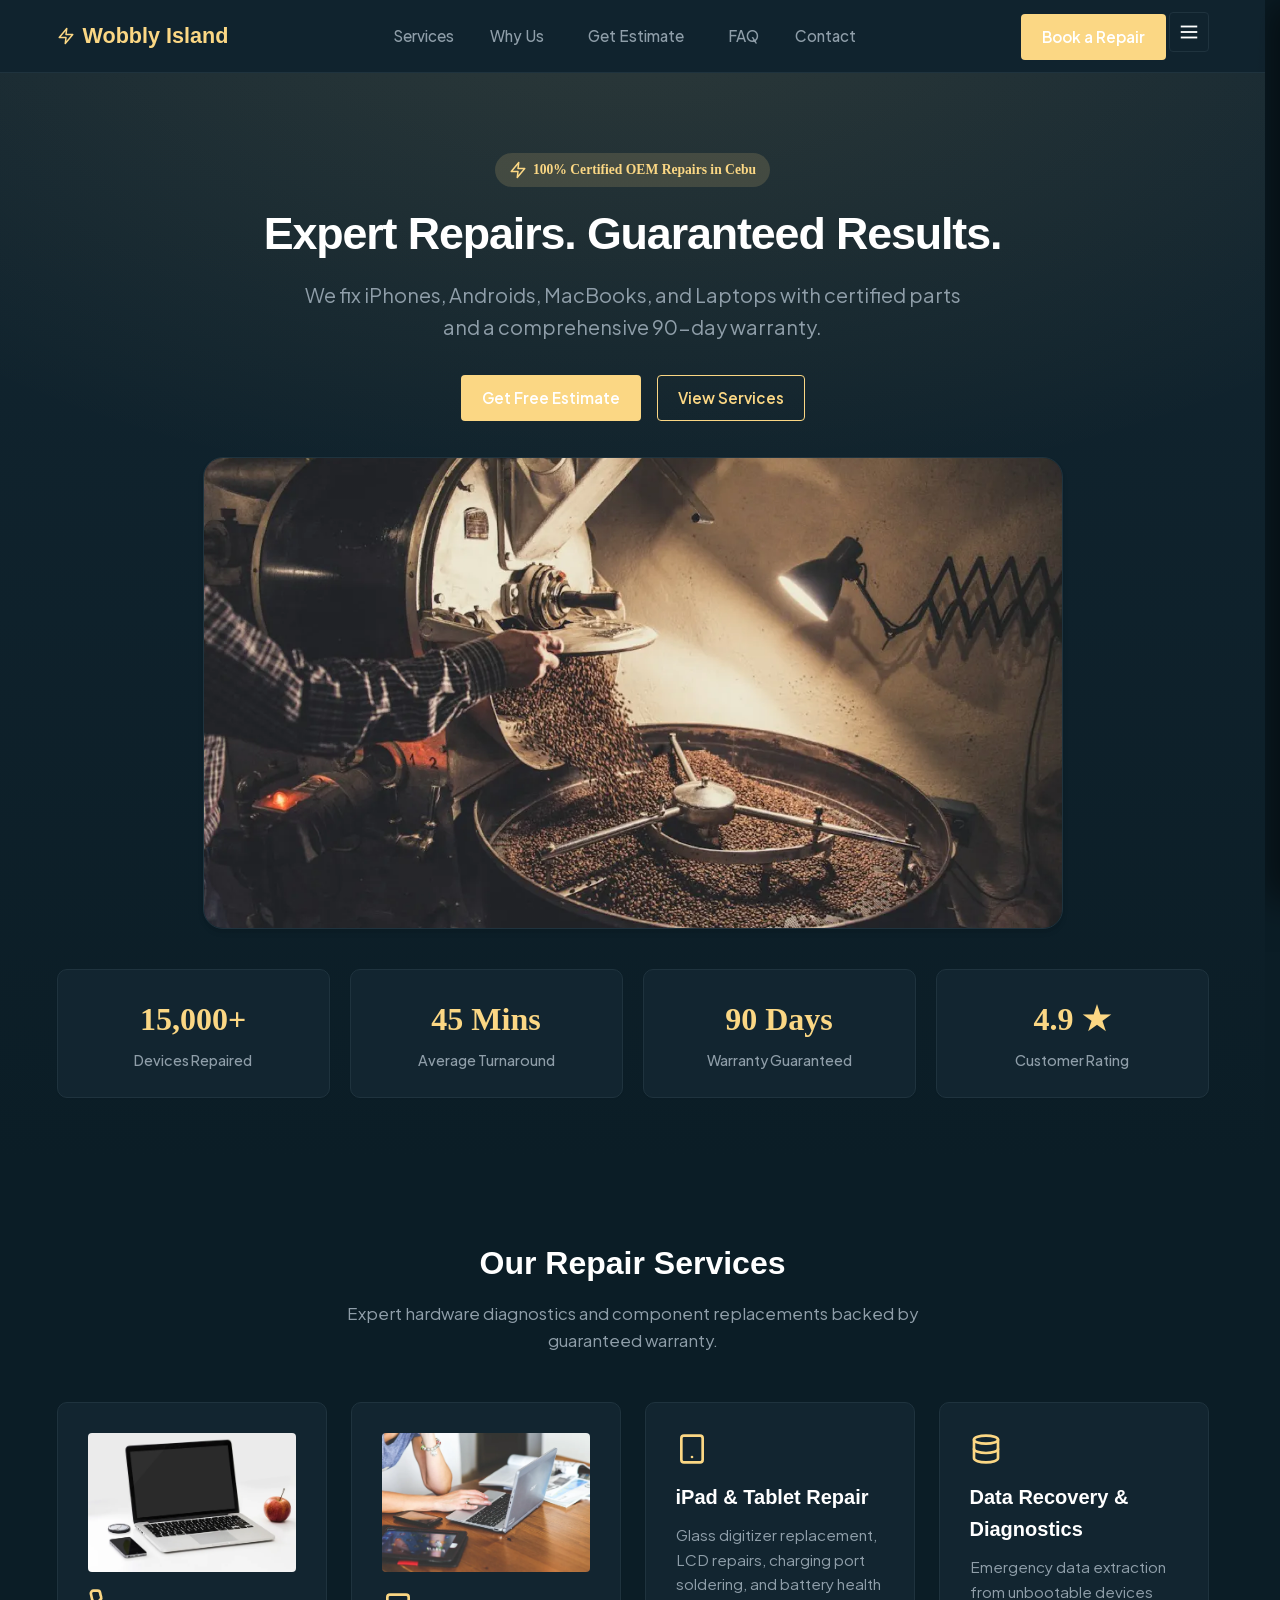
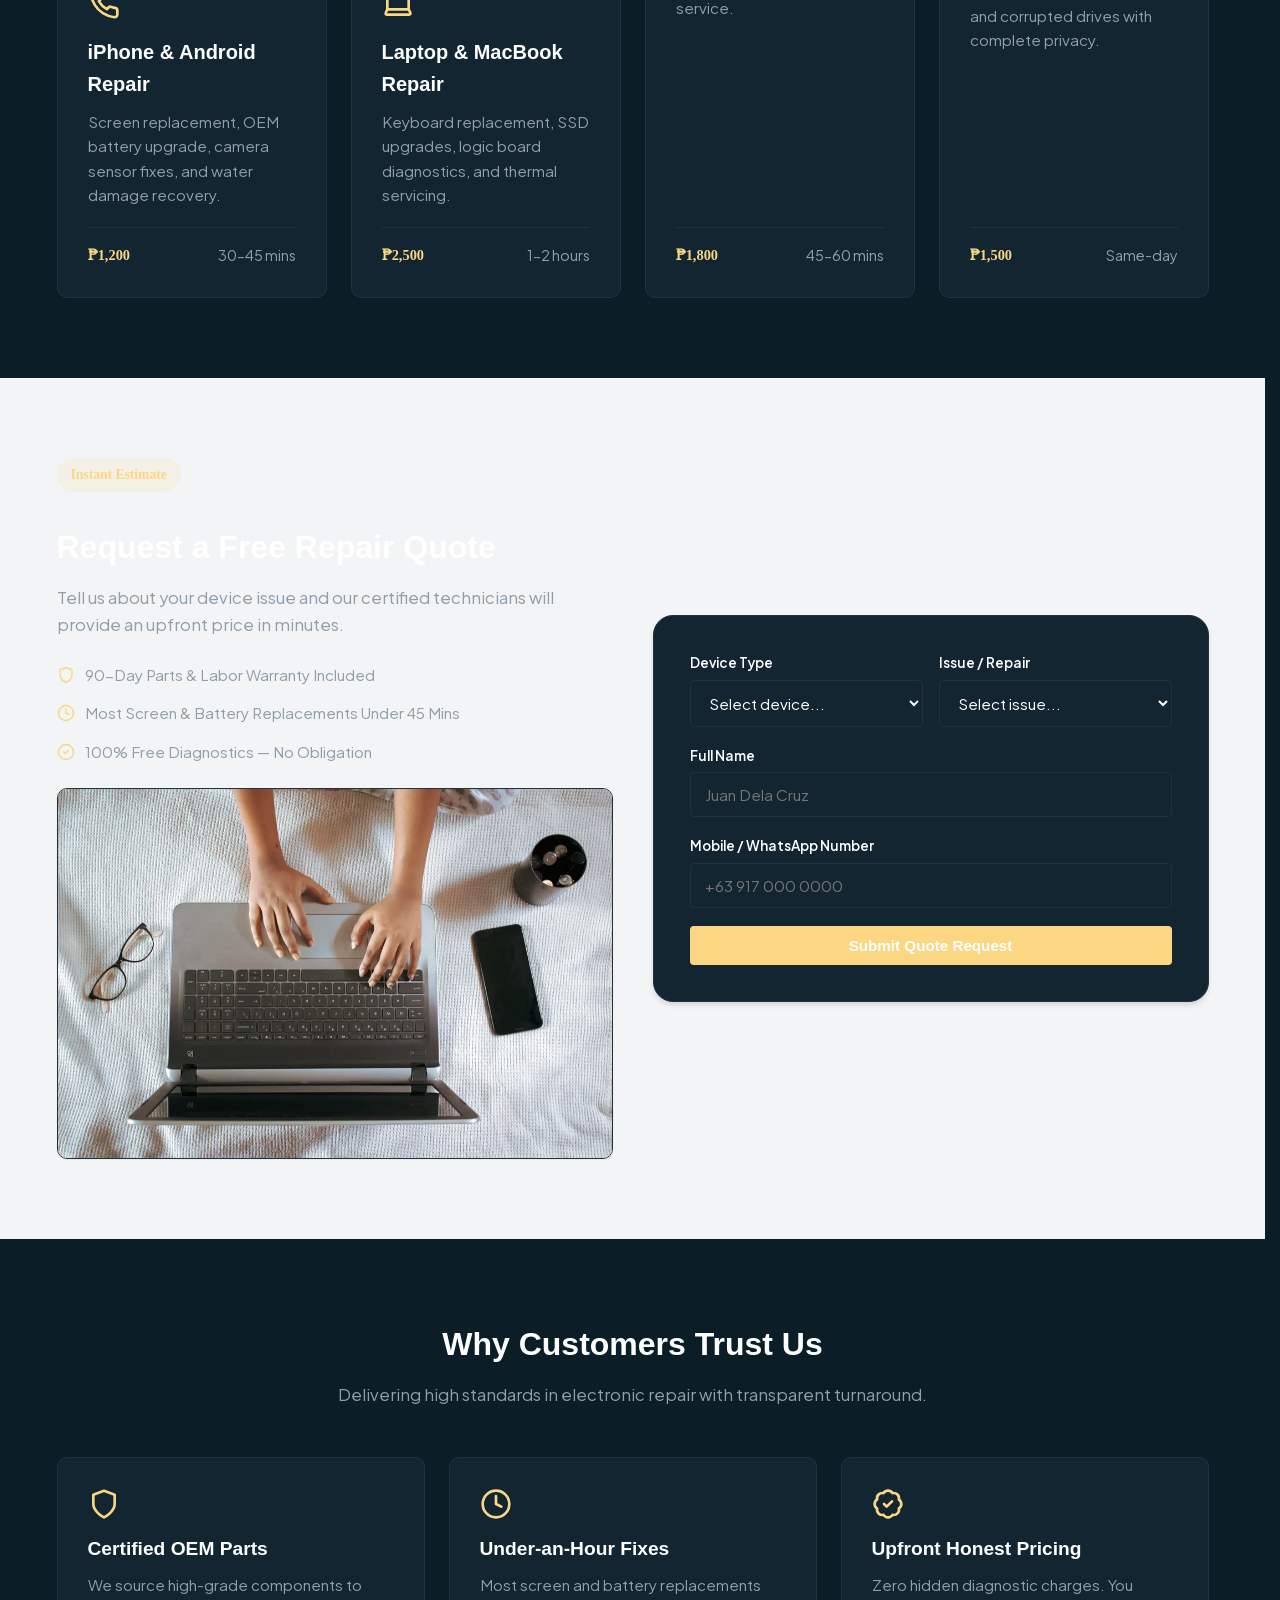
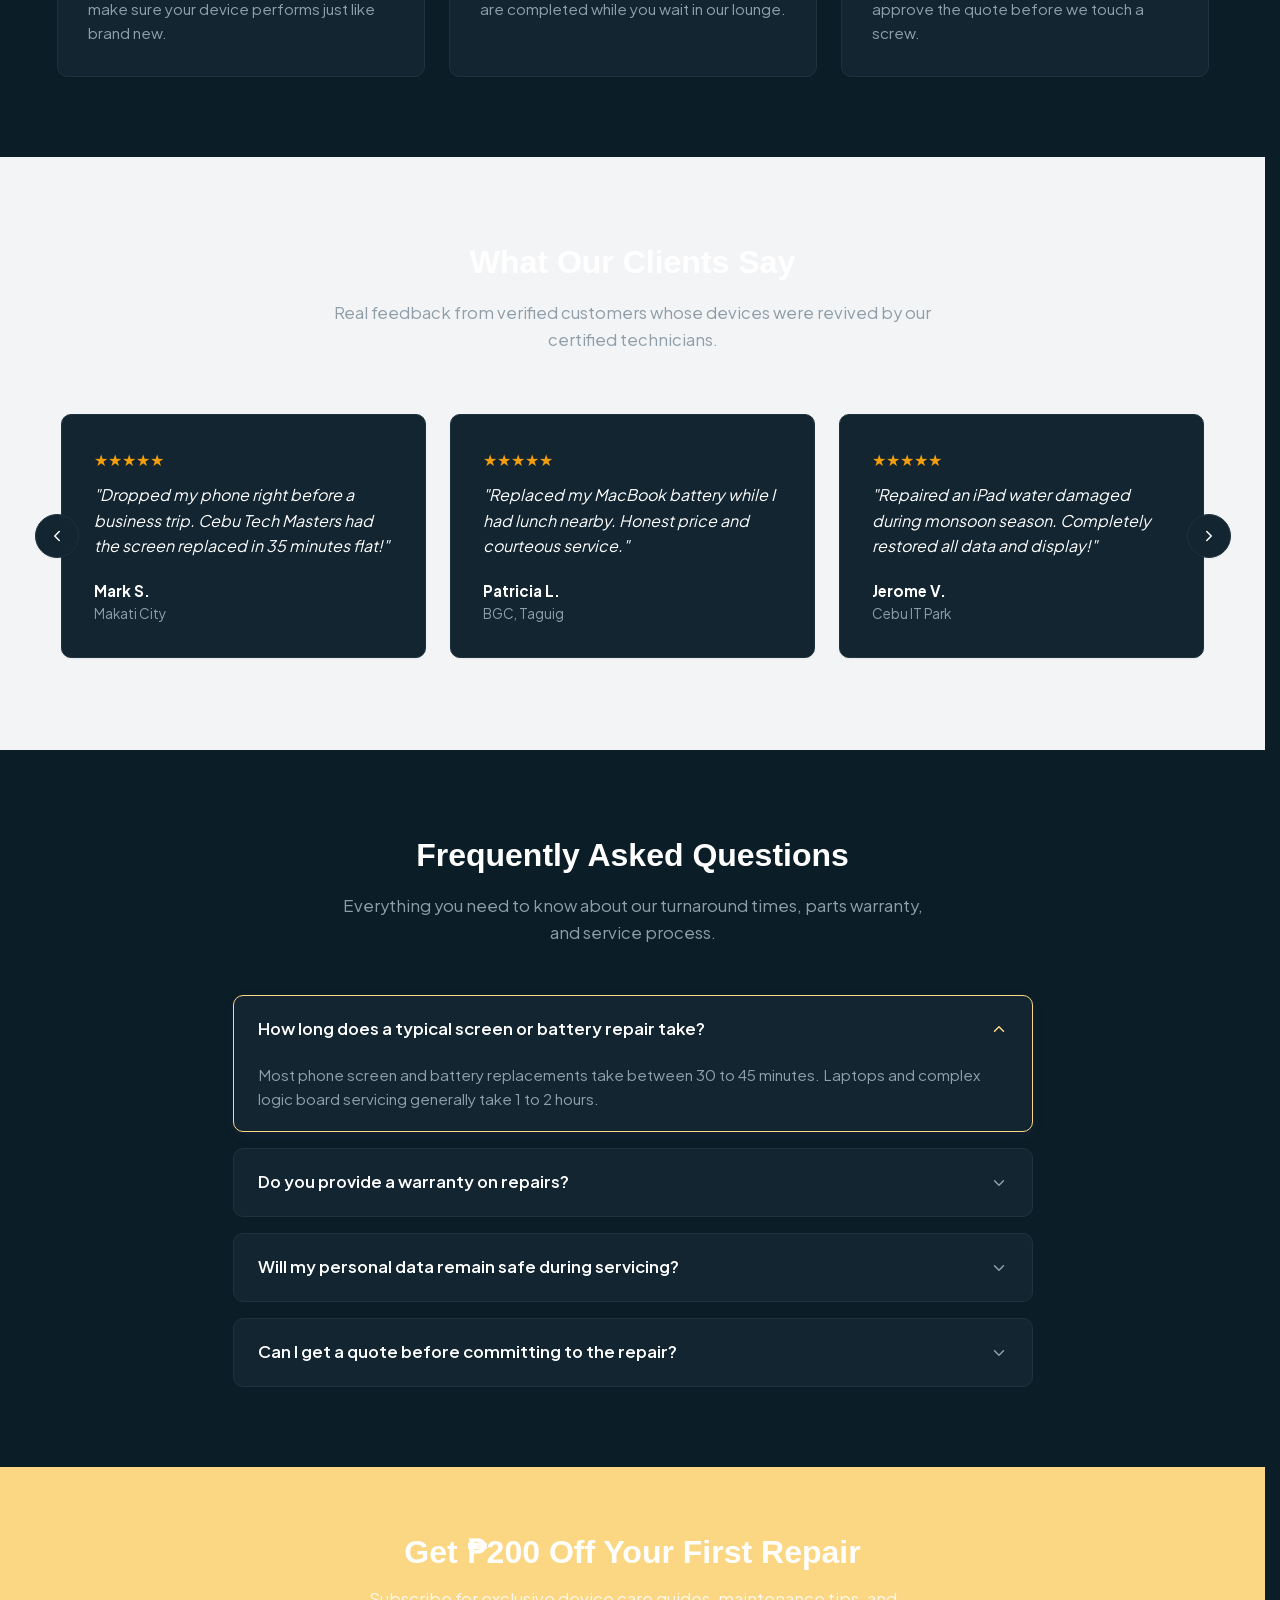
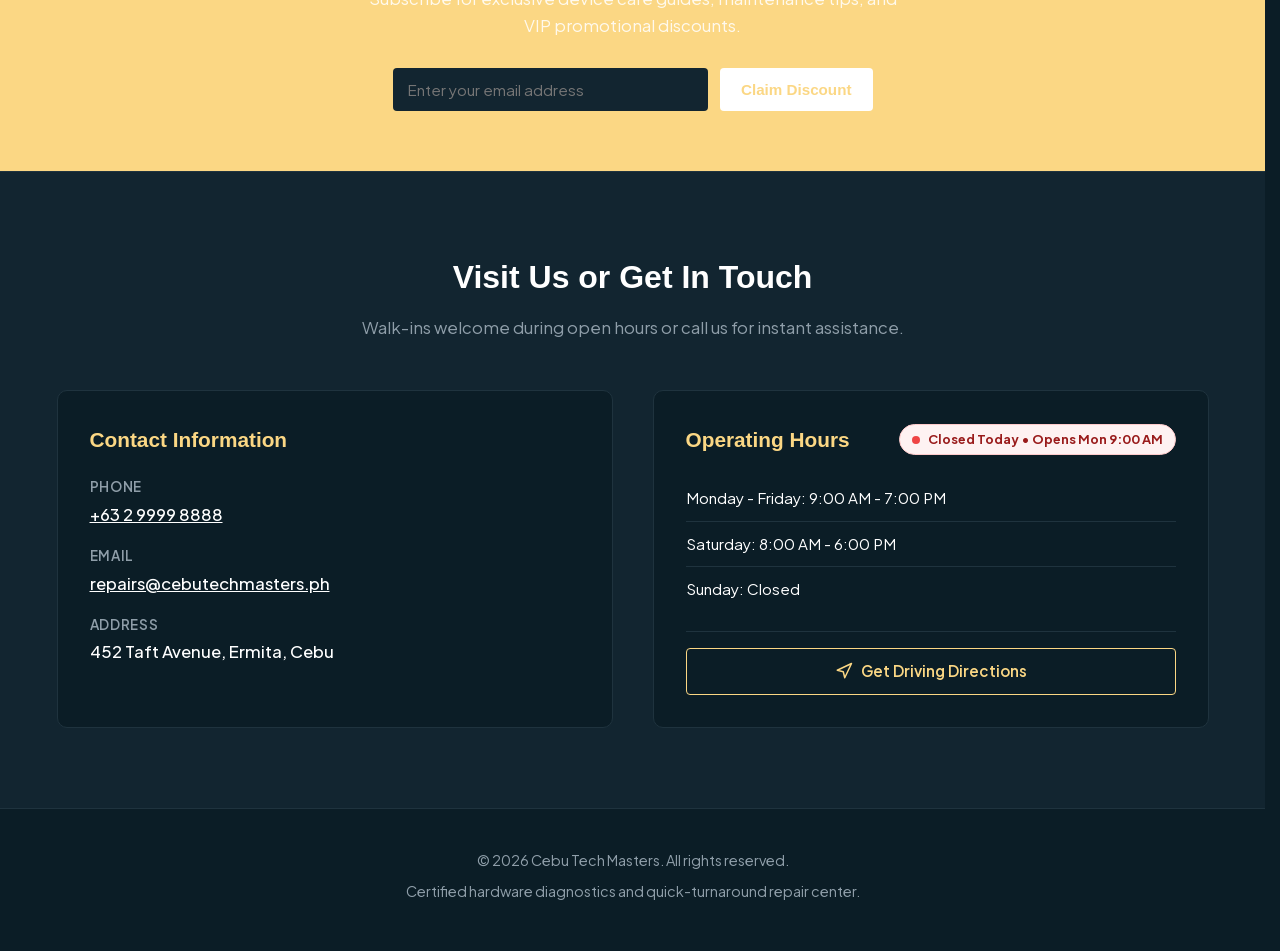
==== index.html @ 3bf16565 "Initial commit from universal site-template (0 CLS / 100 Performance)" ====
<!DOCTYPE html>
<html lang="en">
<head>
  <meta charset="UTF-8">
  <meta name="viewport" content="width=device-width, initial-scale=1.0">
  <!-- Direct Self-Hosted Latin Variable Font Preload (First-Byte Priority in <head>) -->
  <link rel="preload" href="assets/fonts/plus-jakarta-sans.woff2" as="font" type="font/woff2" crossorigin>
  <title>Cebu Tech Masters | Fast Device Repairs</title>
  <meta name="description" content="Fast, certified device repairs in Cebu for iPhones, Androids, MacBooks, and Laptops. Same-day service with guaranteed 90-day warranty.">
  <link rel="canonical" href="https://bot-va-test.pages.dev/">

  <!-- OpenGraph & Social Media Meta Cards -->
  <meta property="og:type" content="business.business">
  <meta property="og:title" content="Cebu Tech Masters | Fast Device Repairs">
  <meta property="og:description" content="Fast, certified device repairs in Cebu for iPhones, Androids, MacBooks, and Laptops. 90-day warranty.">
  <meta property="og:url" content="https://bot-va-test.pages.dev/">
  <meta property="og:image" content="https://agency-content-router.alfiezafra.workers.dev/cebu-tech-masters/assets/hero-device.webp">
  <meta name="twitter:card" content="summary_large_image">

  <!-- Automated Google LocalBusiness Structured Data (JSON-LD) -->
  <script type="application/ld+json" id="schema-local-business">
  {
    "@context": "https://schema.org",
    "@type": "LocalBusiness",
    "name": "Cebu Tech Masters",
    "image": "https://agency-content-router.alfiezafra.workers.dev/cebu-tech-masters/assets/hero-device.webp",
    "telephone": "+63 2 9999 8888",
    "email": "repairs@cebutechmasters.ph",
    "priceRange": "₱₱",
    "address": {
      "@type": "PostalAddress",
      "streetAddress": "452 Taft Avenue, Ermita",
      "addressLocality": "Cebu City",
      "addressRegion": "Cebu",
      "postalCode": "6000",
      "addressCountry": "PH"
    },
    "geo": {
      "@type": "GeoCoordinates",
      "latitude": 10.3157,
      "longitude": 123.8854
    },
    "openingHoursSpecification": [
      {
        "@type": "OpeningHoursSpecification",
        "dayOfWeek": ["Monday", "Tuesday", "Wednesday", "Thursday", "Friday"],
        "opens": "09:00",
        "closes": "19:00"
      },
      {
        "@type": "OpeningHoursSpecification",
        "dayOfWeek": "Saturday",
        "opens": "08:00",
        "closes": "18:00"
      }
    ],
    "currenciesAccepted": "PHP",
    "paymentAccepted": "Cash, GCash, Maya, Credit Card"
  }
  </script>

  <link rel="stylesheet" href="style.css">
</head>
<body>

  <!-- @component:header -->
<!-- Site Navigation -->
  <header class="site-header" id="site-header" data-section="nav" data-content-key="brand">
    <div class="container nav-container">
      <a href="#" class="brand-logo hover-spin">
        <svg class="icon icon-sm" viewBox="0 0 24 24"><polygon points="13 2 3 14 12 14 11 22 21 10 12 10 13 2"></polygon></svg>
        <span class="brand-name">Cebu Tech Masters</span>
      </a>
      <ul class="nav-links desktop-only">
        <li><a href="#services" class="nav-anim-center ">Services</a></li>
        <li><a href="#why-us" class="nav-anim-slide ">Why Us</a></li>
        <li><a href="#quote" class="nav-anim-pill ">Get Estimate</a></li>
        <li><a href="#faq" class="nav-anim-lift ">FAQ</a></li>
        <li><a href="#contact" class="nav-anim-dot ">Contact</a></li>
      </ul>
      <div class="nav-actions">
        <a href="#quote-modal" class="btn btn-primary desktop-only" id="nav-cta" data-open-modal="quote-modal">Book a Repair</a>
        <!-- Popover Mobile Toggle Button (Zero JS) -->
        <button class="menu-toggle mobile-only" popovertarget="site-mobile-menu" aria-label="Open Navigation Menu">
          <svg width="22" height="22" viewBox="0 0 24 24" fill="none" stroke="currentColor" stroke-width="2" aria-hidden="true">
            <line x1="3" y1="6" x2="21" y2="6"></line>
            <line x1="3" y1="12" x2="21" y2="12"></line>
            <line x1="3" y1="18" x2="21" y2="18"></line>
          </svg>
        </button>
      </div>
    </div>
  </header>

  <!-- Universal Popover Mobile Navigation (Native Top Layer, Light Dismiss, Zero JS) -->
  <nav id="site-mobile-menu" popover class="el-mobile-menu" aria-label="Mobile Navigation Menu">
    <div class="el-menu-header">
      <span class="brand-name" style="font-weight: 700;">MENU</span>
      <button class="el-menu-close" popovertarget="site-mobile-menu" popovertargetaction="hide" aria-label="Close Navigation">
        ✕
      </button>
    </div>
    <ul class="el-menu-links">
      <li><a href="#services" popovertarget="site-mobile-menu" popovertargetaction="hide">Services</a></li>
      <li><a href="#why-us" popovertarget="site-mobile-menu" popovertargetaction="hide">Why Us</a></li>
      <li><a href="#quote" popovertarget="site-mobile-menu" popovertargetaction="hide">Get Estimate</a></li>
      <li><a href="#faq" popovertarget="site-mobile-menu" popovertargetaction="hide">FAQ</a></li>
      <li><a href="#contact" popovertarget="site-mobile-menu" popovertargetaction="hide">Contact</a></li>
    </ul>
    <div class="el-menu-footer">
      <a href="#quote-modal" class="btn btn-primary" popovertarget="site-mobile-menu" popovertargetaction="hide" style="width: 100%; justify-content: center;">
        Book a Repair
      </a>
    </div>
  </nav>
<!-- /@component:header -->

  <main>
    <!-- Hero Section -->
    <section class="hero-section" id="hero-section" data-section="hero" data-content-key="hero">
      <div class="container">
        <span class="badge hover-bounce" id="hero-badge" style="cursor: default;">
          <svg class="icon icon-sm" viewBox="0 0 24 24"><polygon points="13 2 3 14 12 14 11 22 21 10 12 10 13 2"></polygon></svg>
          <span>Same-Day Repairs in Under 1 Hour</span>
        </span>
        <h1 class="hero-headline" id="hero-headline">Fast, Reliable Device Repairs</h1>
        <p class="hero-subheadline" id="hero-subheadline">We fix iPhones, Androids, MacBooks, and Laptops with certified parts and a comprehensive 90-day warranty.</p>
        <div class="hero-ctas">
          <a href="#quote-modal" class="btn btn-primary" id="hero-primary-cta" data-open-modal="quote-modal">Get Free Estimate</a>
          <a href="#services" class="btn btn-outline" id="hero-secondary-cta">View Services</a>
        </div>

        <!-- Hero Showcase Image (Zero-CLS Pre-rendered) -->
        <div class="hero-image-wrap">
          <img id="hero-img" src="assets/hero-device.webp" alt="MacBook and laptop diagnostics workstation" width="1200" height="658" loading="eager" fetchpriority="high">
        </div>

        <!-- Key Stats (Pre-hydrated static elements to prevent CLS) -->
        <div class="stats-grid" id="stats-grid" data-section="stats" data-content-key="stats">
          <div class="stat-card hover-lift">
            <div class="stat-value">15,000+</div>
            <div class="stat-label">Devices Repaired</div>
          </div>
          <div class="stat-card hover-lift">
            <div class="stat-value">45 Mins</div>
            <div class="stat-label">Average Turnaround</div>
          </div>
          <div class="stat-card hover-lift">
            <div class="stat-value">90 Days</div>
            <div class="stat-label">Warranty Guaranteed</div>
          </div>
          <div class="stat-card hover-lift">
            <div class="stat-value">4.9 ★</div>
            <div class="stat-label">Customer Rating</div>
          </div>
        </div>
      </div>
    </section>

    <!-- Services Section -->
    <section class="section" id="services" data-section="services" data-content-key="services">
      <div class="container">
        <div class="section-header">
          <h2 class="section-title">Our Repair Services</h2>
          <p class="section-subtitle">Expert hardware diagnostics and component replacements backed by guaranteed warranty.</p>
        </div>
        <div class="services-grid" id="services-grid">
          <div class="service-card hover-lift" id="phone-repair">
            <img class="service-card-img" src="assets/mobile-thumb.webp" alt="Smartphone diagnostic desk" width="1000" height="666" loading="lazy">
            <div class="service-icon">
              <svg class="icon icon-lg" viewBox="0 0 24 24"><path d="M22 16.92v3a2 2 0 0 1-2.18 2 19.79 19.79 0 0 1-8.63-3.07 19.5 19.5 0 0 1-6-6 19.79 19.79 0 0 1-3.07-8.67A2 2 0 0 1 4.11 2h3a2 2 0 0 1 2 1.72 12.84 12.84 0 0 0 .7 2.81 2 2 0 0 1-.45 2.11L8.09 9.91a16 16 0 0 0 6 6l1.27-1.27a2 2 0 0 1 2.11-.45 12.84 12.84 0 0 0 2.81.7A2 2 0 0 1 22 16.92z"></path></svg>
            </div>
            <h3 class="service-title">iPhone & Android Repair</h3>
            <p class="service-description">Screen replacement, OEM battery upgrade, camera sensor fixes, and water damage recovery.</p>
            <div class="service-meta">
              <span class="service-price">₱1,200</span>
              <span class="service-turnaround">30-45 mins</span>
            </div>
          </div>
          <div class="service-card hover-lift" id="laptop-repair">
            <img class="service-card-img" src="assets/diagnostics-thumb.webp" alt="MacBook keyboard and logic diagnostics" width="1000" height="666" loading="lazy">
            <div class="service-icon">
              <svg class="icon icon-lg" viewBox="0 0 24 24"><path d="M20 16V7a2 2 0 0 0-2-2H6a2 2 0 0 0-2 2v9m16 0H4m16 0 1.28 2.55A1 1 0 0 1 20.28 20H3.72a1 1 0 0 1-.89-1.45L4 16"></path></svg>
            </div>
            <h3 class="service-title">Laptop & MacBook Repair</h3>
            <p class="service-description">Keyboard replacement, SSD upgrades, logic board diagnostics, and thermal servicing.</p>
            <div class="service-meta">
              <span class="service-price">₱2,500</span>
              <span class="service-turnaround">1-2 hours</span>
            </div>
          </div>
          <div class="service-card hover-lift" id="tablet-repair">
            <div class="service-icon">
              <svg class="icon icon-lg" viewBox="0 0 24 24"><rect width="16" height="20" x="4" y="2" rx="2" ry="2"></rect><line x1="12" x2="12.01" y1="18" y2="18"></line></svg>
            </div>
            <h3 class="service-title">iPad & Tablet Repair</h3>
            <p class="service-description">Glass digitizer replacement, LCD repairs, charging port soldering, and battery health service.</p>
            <div class="service-meta">
              <span class="service-price">₱1,800</span>
              <span class="service-turnaround">45-60 mins</span>
            </div>
          </div>
          <div class="service-card hover-lift" id="data-recovery">
            <div class="service-icon">
              <svg class="icon icon-lg" viewBox="0 0 24 24"><ellipse cx="12" cy="5" rx="9" ry="3"></ellipse><path d="M3 5V19A9 3 0 0 0 21 19V5"></path><path d="M3 12A9 3 0 0 0 21 12"></path></svg>
            </div>
            <h3 class="service-title">Data Recovery & Diagnostics</h3>
            <p class="service-description">Emergency data extraction from unbootable devices and corrupted drives with complete privacy.</p>
            <div class="service-meta">
              <span class="service-price">₱1,500</span>
              <span class="service-turnaround">Same-day</span>
            </div>
          </div>
        </div>
      </div>
    </section>

    <!-- Instant Quote Lead Form Section -->
    <section class="section" id="quote" data-section="quote_form" data-content-key="quote_form" style="background-color: #f3f4f6;">
      <div class="container">
        <div class="form-grid">
          <div>
            <span class="badge" id="quote-badge">Instant Estimate</span>
            <h2 class="section-title" id="quote-headline" style="text-align: left; margin-top: 10px;">Request a Free Repair Quote</h2>
            <p class="section-subtitle" id="quote-subheadline" style="text-align: left; margin-left: 0; margin-bottom: 24px;">Tell us about your device issue and our certified technicians will provide an upfront price in minutes.</p>
            <ul style="list-style: none; display: flex; flex-direction: column; gap: 14px; color: var(--text-muted); font-size: 0.95rem;">
              <li style="display: flex; align-items: center; gap: 10px;">
                <svg class="icon icon-sm" style="color: var(--primary);" viewBox="0 0 24 24"><path d="M12 22s8-4 8-10V5l-8-3-8 3v7c0 6 8 10 8 10z"></path></svg>
                90-Day Parts & Labor Warranty Included
              </li>
              <li style="display: flex; align-items: center; gap: 10px;">
                <svg class="icon icon-sm" style="color: var(--primary);" viewBox="0 0 24 24"><circle cx="12" cy="12" r="10"></circle><polyline points="12 6 12 12 16 14"></polyline></svg>
                Most Screen & Battery Replacements Under 45 Mins
              </li>
              <li style="display: flex; align-items: center; gap: 10px;">
                <svg class="icon icon-sm" style="color: var(--primary);" viewBox="0 0 24 24"><path d="m9 12 2 2 4-4"></path><circle cx="12" cy="12" r="10"></circle></svg>
                100% Free Diagnostics — No Obligation
              </li>
            </ul>
            <div class="quote-image-wrap">
              <img id="quote-img" src="assets/workspace-thumb.webp" alt="Clean organized electronic repair desk" width="1000" height="666" loading="lazy">
            </div>
          </div>
          <div class="quote-card">
            <form id="quote-form">
              <div class="form-row">
                <div class="form-group">
                  <label class="form-label" for="device-type">Device Type</label>
                  <select class="form-control" id="device-type" required>
                    <option value="">Select device...</option>
                    <option value="iPhone">Apple iPhone</option>
                    <option value="Android">Samsung / Android</option>
                    <option value="MacBook">MacBook / Mac</option>
                    <option value="Laptop">Windows Laptop</option>
                    <option value="iPad">iPad / Tablet</option>
                  </select>
                </div>
                <div class="form-group">
                  <label class="form-label" for="repair-service">Issue / Repair</label>
                  <select class="form-control" id="repair-service" required>
                    <option value="">Select issue...</option>
                    <option value="Screen Replacement">Cracked Screen</option>
                    <option value="Battery Replacement">Dead / Draining Battery</option>
                    <option value="Charging Port">Won't Charge</option>
                    <option value="Water Damage">Water / Liquid Damage</option>
                    <option value="Data Recovery">Data Recovery</option>
                    <option value="Other">Other Diagnostic</option>
                  </select>
                </div>
              </div>
              <div class="form-group">
                <label class="form-label" for="full-name">Full Name</label>
                <input type="text" class="form-control" id="full-name" placeholder="Juan Dela Cruz" required>
              </div>
              <div class="form-group">
                <label class="form-label" for="contact-number">Mobile / WhatsApp Number</label>
                <input type="tel" class="form-control" id="contact-number" placeholder="+63 917 000 0000" required>
              </div>
              <button type="submit" class="btn btn-primary btn-block" id="quote-submit-btn">Submit Quote Request</button>
              <div class="form-feedback" id="quote-feedback"></div>
            </form>
          </div>
        </div>
      </div>
    </section>

    <!-- Why Us Section -->
    <section class="section" id="why-us" data-section="why us" data-content-key="why_us">
      <div class="container">
        <div class="section-header">
          <h2 class="section-title">Why Customers Trust Us</h2>
          <p class="section-subtitle">Delivering high standards in electronic repair with transparent turnaround.</p>
        </div>
        <div class="why-grid" id="why-grid">
          <div class="why-card hover-lift">
            <div class="why-icon">
              <svg class="icon icon-lg" viewBox="0 0 24 24"><path d="M12 22s8-4 8-10V5l-8-3-8 3v7c0 6 8 10 8 10z"></path></svg>
            </div>
            <h3 class="why-title">Certified OEM Parts</h3>
            <p class="why-desc">We source high-grade components to make sure your device performs just like brand new.</p>
          </div>
          <div class="why-card hover-lift">
            <div class="why-icon">
              <svg class="icon icon-lg" viewBox="0 0 24 24"><circle cx="12" cy="12" r="10"></circle><polyline points="12 6 12 12 16 14"></polyline></svg>
            </div>
            <h3 class="why-title">Under-an-Hour Fixes</h3>
            <p class="why-desc">Most screen and battery replacements are completed while you wait in our lounge.</p>
          </div>
          <div class="why-card hover-lift">
            <div class="why-icon">
              <svg class="icon icon-lg" viewBox="0 0 24 24"><path d="M3.85 8.62a4 4 0 0 1 4.78-4.77 4 4 0 0 1 6.74 0 4 4 0 0 1 4.78 4.78 4 4 0 0 1 0 6.74 4 4 0 0 1-4.77 4.78 4 4 0 0 1-6.75 0 4 4 0 0 1-4.78-4.77 4 4 0 0 1 0-6.76Z"></path><path d="m9 12 2 2 4-4"></path></svg>
            </div>
            <h3 class="why-title">Upfront Honest Pricing</h3>
            <p class="why-desc">Zero hidden diagnostic charges. You approve the quote before we touch a screw.</p>
          </div>
        </div>
      </div>
    </section>

    <!-- Testimonials Slider Section -->
    <section class="section" id="testimonials" data-section="testimonials" data-content-key="testimonials" style="background-color: #f3f4f6;">
      <div class="container">
        <div class="section-header">
          <h2 class="section-title">What Our Clients Say</h2>
          <p class="section-subtitle">Real feedback from verified customers whose devices were revived by our certified technicians.</p>
        </div>
        <div class="slider-container">
          <button class="slider-btn slider-btn-prev" id="slider-prev" aria-label="Previous Reviews">
            <svg class="icon icon-sm" viewBox="0 0 24 24"><polyline points="15 18 9 12 15 6"></polyline></svg>
          </button>
          <div class="slider-track" id="testimonials-slider">
            <div class="slider-item">
              <div class="testimonial-card">
                <div class="testimonial-rating">★★★★★</div>
                <p class="testimonial-quote">"Dropped my phone right before a business trip. Cebu Tech Masters had the screen replaced in 35 minutes flat!"</p>
                <div class="testimonial-author">Mark S.</div>
                <div class="testimonial-location">Makati City</div>
              </div>
            </div>
            <div class="slider-item">
              <div class="testimonial-card">
                <div class="testimonial-rating">★★★★★</div>
                <p class="testimonial-quote">"Replaced my MacBook battery while I had lunch nearby. Honest price and courteous service."</p>
                <div class="testimonial-author">Patricia L.</div>
                <div class="testimonial-location">BGC, Taguig</div>
              </div>
            </div>
            <div class="slider-item">
              <div class="testimonial-card">
                <div class="testimonial-rating">★★★★★</div>
                <p class="testimonial-quote">"Repaired an iPad water damaged during monsoon season. Completely restored all data and display!"</p>
                <div class="testimonial-author">Jerome V.</div>
                <div class="testimonial-location">Cebu IT Park</div>
              </div>
            </div>
          </div>
          <button class="slider-btn slider-btn-next" id="slider-next" aria-label="Next Reviews">
            <svg class="icon icon-sm" viewBox="0 0 24 24"><polyline points="9 18 15 12 9 6"></polyline></svg>
          </button>
        </div>
      </div>
    </section>

    <!-- FAQ Accordion Section -->
    <section class="section" id="faq" data-section="faq" data-content-key="faq">
      <div class="container">
        <div class="section-header">
          <h2 class="section-title">Frequently Asked Questions</h2>
          <p class="section-subtitle">Everything you need to know about our turnaround times, parts warranty, and service process.</p>
        </div>
        <div class="faq-list" id="faq-list">
          <details class="faq-item" open>
            <summary class="faq-question">
              <span>How long does a typical screen or battery repair take?</span>
              <svg class="icon icon-sm faq-chevron" viewBox="0 0 24 24"><polyline points="6 9 12 15 18 9"></polyline></svg>
            </summary>
            <div class="faq-answer-wrap">
              <div class="faq-answer-inner">
                <div class="faq-answer">
                  Most phone screen and battery replacements take between 30 to 45 minutes. Laptops and complex logic board servicing generally take 1 to 2 hours.
                </div>
              </div>
            </div>
          </details>
          <details class="faq-item">
            <summary class="faq-question">
              <span>Do you provide a warranty on repairs?</span>
              <svg class="icon icon-sm faq-chevron" viewBox="0 0 24 24"><polyline points="6 9 12 15 18 9"></polyline></svg>
            </summary>
            <div class="faq-answer-wrap">
              <div class="faq-answer-inner">
                <div class="faq-answer">
                  Yes! Every hardware repair comes with our comprehensive 90-day parts and labor warranty.
                </div>
              </div>
            </div>
          </details>
          <details class="faq-item">
            <summary class="faq-question">
              <span>Will my personal data remain safe during servicing?</span>
              <svg class="icon icon-sm faq-chevron" viewBox="0 0 24 24"><polyline points="6 9 12 15 18 9"></polyline></svg>
            </summary>
            <div class="faq-answer-wrap">
              <div class="faq-answer-inner">
                <div class="faq-answer">
                  Absolutely. We adhere to strict customer data privacy protocols and do not require your device passcode unless diagnostics specifically demand testing.
                </div>
              </div>
            </div>
          </details>
          <details class="faq-item">
            <summary class="faq-question">
              <span>Can I get a quote before committing to the repair?</span>
              <svg class="icon icon-sm faq-chevron" viewBox="0 0 24 24"><polyline points="6 9 12 15 18 9"></polyline></svg>
            </summary>
            <div class="faq-answer-wrap">
              <div class="faq-answer-inner">
                <div class="faq-answer">
                  Yes. Our initial diagnostic quote is completely transparent and free. We only proceed once you approve the estimate.
                </div>
              </div>
            </div>
          </details>
        </div>
      </div>
    </section>

    <!-- Subscribe / Discount Strip -->
    <section class="subscribe-section" id="subscribe" data-section="subscribe" data-content-key="subscribe">
      <div class="container subscribe-container">
        <h2 class="section-title" id="subscribe-headline">Get ₱200 Off Your First Repair</h2>
        <p class="section-subtitle" id="subscribe-subheadline">Subscribe for exclusive device care guides, maintenance tips, and VIP promotional discounts.</p>
        <form class="subscribe-form" id="subscribe-form">
          <input type="email" class="form-control" id="subscribe-input" placeholder="Enter your email address" required>
          <button type="submit" class="btn btn-secondary" id="subscribe-btn">Claim Discount</button>
        </form>
      </div>
    </section>

    <!-- Contact & Business Hours Section -->
    <section class="section contact-section" id="contact" data-section="contact" data-content-key="contact">
      <div class="container">
        <div class="section-header">
          <h2 class="section-title">Visit Us or Get In Touch</h2>
          <p class="section-subtitle">Walk-ins welcome during open hours or call us for instant assistance.</p>
        </div>
        <div class="contact-grid">
          <div class="contact-card">
            <h3>Contact Information</h3>
            <div class="contact-item">
              <div class="contact-label">Phone</div>
              <a href="tel:+63299998888" class="contact-value" id="contact-phone">+63 2 9999 8888</a>
            </div>
            <div class="contact-item">
              <div class="contact-label">Email</div>
              <a href="mailto:repairs@cebutechmasters.ph" class="contact-value" id="contact-email">repairs@cebutechmasters.ph</a>
            </div>
            <div class="contact-item">
              <div class="contact-label">Address</div>
              <div class="contact-value" id="contact-address">452 Taft Avenue, Ermita, Cebu</div>
            </div>
          </div>

          <div class="hours-card" data-section="hours" data-content-key="contact.hours">
            <div style="display: flex; justify-content: space-between; align-items: center; margin-bottom: 20px;">
              <h3 style="margin-bottom: 0;">Operating Hours</h3>
              <span class="open-status-badge" id="open-status-badge">
                <span class="status-dot pulse-beacon"></span>
                <span id="status-text">Checking Hours...</span>
              </span>
            </div>
            <div id="hours-list">
              <div class="hours-item">Monday - Friday: 9:00 AM - 7:00 PM</div>
              <div class="hours-item">Saturday: 8:00 AM - 6:00 PM</div>
              <div class="hours-item">Sunday: Closed</div>
            </div>
            <div style="margin-top: 20px; padding-top: 16px; border-top: 1px solid var(--border-color);">
              <a href="https://maps.google.com/?q=452+Taft+Avenue+Ermita+Cebu" target="_blank" rel="noopener noreferrer" class="btn btn-outline btn-block hover-bounce" id="directions-btn">
                <svg class="icon icon-sm" viewBox="0 0 24 24"><polygon points="3 11 22 2 13 21 11 13 3 11"></polygon></svg>
                <span>Get Driving Directions</span>
              </a>
            </div>
          </div>
        </div>
      </div>
    </section>
  </main>

  <!-- Modal Booking Dialog (Hybrid: Native Lead Capture + Lazy External Scheduler Facade) -->
  <div class="modal-overlay" id="quote-modal" role="dialog" aria-modal="true" aria-labelledby="modal-heading">
    <div class="modal-box">
      <div class="modal-header">
        <h3 class="modal-title" id="modal-heading">Book Fast Repair Service</h3>
        <button class="modal-close" id="modal-close-btn" aria-label="Close dialog">&times;</button>
      </div>
      <div class="modal-body">
        <!-- Optional External Scheduler Facade (e.g. Calendly/Acuity iframe loaded on demand) -->
        <div id="modal-external-embed" class="modal-external-embed" style="display: none;"></div>

        <!-- Native High-Speed Form (Default: Zero external JS, <200ms submission) -->
        <form id="modal-quote-form">
          <div class="form-row">
            <div class="form-group">
              <label class="form-label" for="modal-device">Device / Service</label>
              <select class="form-control" id="modal-device" required>
                <option value="iPhone">iPhone</option>
                <option value="Android">Samsung / Android</option>
                <option value="MacBook">MacBook</option>
                <option value="Laptop">Windows Laptop</option>
                <option value="iPad">iPad / Tablet</option>
              </select>
            </div>
            <div class="form-group">
              <label class="form-label" for="modal-service">Repair Needed</label>
              <select class="form-control" id="modal-service" required>
                <option value="Screen">Screen Replacement</option>
                <option value="Battery">Battery Replacement</option>
                <option value="Water Damage">Water Damage</option>
                <option value="Data Recovery">Data Recovery</option>
                <option value="Diagnostics">General Diagnostic</option>
              </select>
            </div>
          </div>
          <div class="form-group">
            <label class="form-label" for="modal-name">Your Name</label>
            <input type="text" class="form-control" id="modal-name" placeholder="Full Name" required autocomplete="name">
          </div>
          <div class="form-group">
            <label class="form-label" for="modal-phone">Phone / WhatsApp</label>
            <input type="tel" class="form-control" id="modal-phone" placeholder="+63 917 000 0000" required autocomplete="tel">
          </div>
          <button type="submit" class="btn btn-primary btn-block">Confirm Appointment Request</button>
          <div class="form-feedback"></div>
        </form>
      </div>
    </div>
  </div>

  <!-- @component:footer -->
<!-- Site Footer -->
  <footer class="site-footer" id="site-footer" data-section="footer" data-content-key="footer">
    <div class="container">
      <p id="footer-copyright">© 2026 Cebu Tech Masters. All rights reserved.</p>
      <p id="footer-notice">Certified hardware diagnostics and quick-turnaround repair center.</p>
    </div>
  </footer>

  <!-- Milestone 2: Mobile Sticky Action Bar (<768px screens) -->
  <nav class="mobile-action-bar" id="mobile-action-bar" aria-label="Mobile Quick Actions">
    <a href="tel:+63299998888" class="mobile-action-item" id="mobile-call-btn">
      <svg class="icon icon-sm" viewBox="0 0 24 24"><path d="M22 16.92v3a2 2 0 0 1-2.18 2 19.79 19.79 0 0 1-8.63-3.07 19.5 19.5 0 0 1-6-6 19.79 19.79 0 0 1-3.07-8.67A2 2 0 0 1 4.11 2h3a2 2 0 0 1 2 1.72 12.84 12.84 0 0 0 .7 2.81 2 2 0 0 1-.45 2.11L8.09 9.91a16 16 0 0 0 6 6l1.27-1.27a2 2 0 0 1 2.11-.45 12.84 12.84 0 0 0 2.81.7A2 2 0 0 1 22 16.92z"></path></svg>
      <span>Call</span>
    </a>
    <a href="https://wa.me/639170000000" target="_blank" rel="noopener noreferrer" class="mobile-action-item" id="mobile-chat-btn">
      <svg class="icon icon-sm" viewBox="0 0 24 24"><path d="M21 11.5a8.38 8.38 0 0 1-.9 3.8 8.5 8.5 0 0 1-7.6 4.7 8.38 8.38 0 0 1-3.8-.9L3 21l1.9-5.7a8.38 8.38 0 0 1-.9-3.8 8.5 8.5 0 0 1 4.7-7.6 8.38 8.38 0 0 1 3.8-.9h.5a8.48 8.48 0 0 1 8 8v.5z"></path></svg>
      <span>WhatsApp</span>
    </a>
    <a href="https://maps.google.com/?q=452+Taft+Avenue+Ermita+Cebu" target="_blank" rel="noopener noreferrer" class="mobile-action-item" id="mobile-map-btn">
      <svg class="icon icon-sm" viewBox="0 0 24 24"><polygon points="3 11 22 2 13 21 11 13 3 11"></polygon></svg>
      <span>Map</span>
    </a>
    <a href="#quote-modal" class="mobile-action-item primary-action" id="mobile-book-btn" data-open-modal="quote-modal">
      <svg class="icon icon-sm" viewBox="0 0 24 24"><rect width="18" height="18" x="3" y="4" rx="2" ry="2"></rect><line x1="16" x2="16" y1="2" y2="6"></line><line x1="8" x2="8" y1="2" y2="6"></line><line x1="3" x2="21" y1="10" y2="10"></line></svg>
      <span>Book Repair</span>
    </a>
  </nav>
<!-- /@component:footer -->

  <script src="app.js"></script>
</body>
</html>
---- style.css ----
/* ==============================================================================
   Self-Hosted Subset Font + Zero-Swap Calibrated Metric Fallback Standard
   ============================================================================== */
@font-face {
  font-family: 'Plus Jakarta Sans';
  src: url('assets/fonts/plus-jakarta-sans.woff2') format('woff2');
  font-weight: 400 800;
  font-style: normal;
  font-display: block;
}

@font-face {
  font-family: 'PlusJakarta-Fallback';
  src: local('Arial');
  font-weight: 400;
  size-adjust: 105.41%;
  ascent-override: 97.6%;
  descent-override: 24.9%;
  line-gap-override: 0%;
}
@font-face {
  font-family: 'PlusJakarta-Fallback';
  src: local('Arial');
  font-weight: 500;
  size-adjust: 105.80%;
  ascent-override: 97.2%;
  descent-override: 24.8%;
  line-gap-override: 0%;
}
@font-face {
  font-family: 'PlusJakarta-Fallback';
  src: local('Arial Bold'), local('Arial-BoldMT'), local('Arial');
  font-weight: 600;
  size-adjust: 99.91%;
  ascent-override: 103.0%;
  descent-override: 26.2%;
  line-gap-override: 0%;
}
@font-face {
  font-family: 'PlusJakarta-Fallback';
  src: local('Arial Bold'), local('Arial-BoldMT'), local('Arial');
  font-weight: 700;
  size-adjust: 101.07%;
  ascent-override: 101.8%;
  descent-override: 25.9%;
  line-gap-override: 0%;
}
@font-face {
  font-family: 'PlusJakarta-Fallback';
  src: local('Arial Bold'), local('Arial-BoldMT'), local('Arial');
  font-weight: 800;
  size-adjust: 102.24%;
  ascent-override: 100.6%;
  descent-override: 25.6%;
  line-gap-override: 0%;
}

:root {
  /* ==============================================================================
     ⚡ BS ENGINE DESIGN TOKENS (Backseat Studio Framework Namespace)
     ============================================================================== */
  --bs-brand-hue: 155;
  --bs-primary: #fbd784;
  --bs-primary-hover: #f7ca62;
  --bs-primary-light: rgba(251, 215, 132, 0.15);
  
  /* Harmonic Color Triad (Default 3-color palette slots) */
  --bs-accent-1: #fbd784;
  --bs-accent-2: #8E9988;
  --bs-accent-3: #B38F7D;

  --bs-text-main: #ffffff;
  --bs-text-muted: #8f9ea9;
  --bs-bg-page: #0b1d26;
  --bs-bg-surface: #122530;
  --bs-border-color: #1f333e;

  /* Elevation & Shadows */
  --bs-shadow-sm: 0 1px 2px 0 rgba(0, 0, 0, 0.05);
  --bs-shadow-md: 0 4px 6px -1px rgba(0, 0, 0, 0.1), 0 2px 4px -1px rgba(0, 0, 0, 0.06);
  --bs-shadow-lg: 0 10px 15px -3px rgba(0, 0, 0, 0.1), 0 4px 6px -2px rgba(0, 0, 0, 0.05);
  --bs-shadow-elevated: 0 12px 24px -4px color-mix(in srgb, var(--bs-primary) 18%, transparent), 0 6px 12px -2px rgba(0, 0, 0, 0.05);

  /* Geometry & Corner Radii */
  --bs-radius-sm: 4px;
  --bs-radius-md: 10px;
  --bs-radius-lg: 20px;
  --bs-radius-pill: 9999px;
  --bs-max-width: 1200px;

  /* Dual-Font Pairing Standard */
  --bs-font-display: "Plus Jakarta Sans", "PlusJakarta-Fallback", "DM Serif Display", serif;
  --bs-font-body: "Plus Jakarta Sans", "PlusJakarta-Fallback", "DM Sans", -apple-system, sans-serif;
  --bs-font-family: var(--bs-font-body);

  /* Utopia Fluid Spacing Tokens (320px -> 2560px Widescreen Scale) */
  --bs-space-xs: clamp(0.5rem, 0.45rem + 0.25vw, 0.75rem);
  --bs-space-s:  clamp(0.75rem, 0.65rem + 0.5vw, 1.25rem);
  --bs-space-m:  clamp(1.25rem, 1rem + 1.25vw, 2.5rem);
  --bs-space-l:  clamp(2rem, 1.5rem + 2.5vw, 4.5rem);
  --bs-space-xl: clamp(3rem, 2rem + 5vw, 7.5rem);

  /* Fluid Typography Scale */
  --bs-step-body: clamp(1rem, 0.95rem + 0.25vw, 1.25rem);
  --bs-step-title: clamp(2rem, 1.5rem + 2.5vw, 4.5rem);
  --bs-step-display: clamp(3rem, 2rem + 5vw, 7.5rem);

  /* Widescreen Density Track Bounds */
  --bs-grid-track-min: clamp(18rem, 14rem + 6vw, 24rem);

  /* Motion Utility Tokens */
  --bs-ease-spring: cubic-bezier(0.34, 1.56, 0.64, 1);
  --bs-ease-smooth: cubic-bezier(0.16, 1, 0.3, 1);
  --bs-dur-fast: 0.18s;
  --bs-dur-base: 0.28s;
  --bs-dur-slow: 0.45s;

  /* Backward Compatibility Aliases */
  --primary: var(--bs-primary);
  --primary-hover: var(--bs-primary-hover);
  --primary-light: var(--bs-primary-light);
  --accent: var(--bs-accent-1);
  --text-main: var(--bs-text-main);
  --text-muted: var(--bs-text-muted);
  --bg-page: var(--bs-bg-page);
  --bg-surface: var(--bs-bg-surface);
  --border-color: var(--bs-border-color);
  --shadow-sm: var(--bs-shadow-sm);
  --shadow-md: var(--bs-shadow-md);
  --shadow-lg: var(--bs-shadow-lg);
  --shadow-elevated: var(--bs-shadow-elevated);
  --radius-sm: var(--bs-radius-sm);
  --radius-md: var(--bs-radius-md);
  --radius-lg: var(--bs-radius-lg);
  --max-width: var(--bs-max-width);
  --font-body: var(--bs-font-body);
  --font-heading: var(--bs-font-display);
  --font-family: var(--bs-font-body);
  --space-xs: var(--bs-space-xs);
  --space-s: var(--bs-space-s);
  --space-m: var(--bs-space-m);
  --space-l: var(--bs-space-l);
  --space-xl: var(--bs-space-xl);
  --grid-track-min: var(--bs-grid-track-min);
}

/* ==============================================================================
   🎨 Aesthetic Vibe Engines (Permutation Architecture)
   Applied via <body data-vibe="..."> to morph surface physics, corners & textures
   ============================================================================== */

/* 1. Linear Precision / Dark Instrument */
[data-vibe="linear-tech"] {
  --radius-sm: 4px;
  --radius-md: 8px;
  --radius-lg: 12px;
  --border-width: 1px;
}
[data-vibe="linear-tech"] body {
  background-color: var(--bg-page);
  background-image: radial-gradient(rgba(255, 255, 255, 0.08) 1px, transparent 1px);
  background-size: 24px 24px;
}
[data-vibe="linear-tech"] .service-card,
[data-vibe="linear-tech"] .why-card,
[data-vibe="linear-tech"] .stat-card {
  backdrop-filter: blur(12px);
  border: 1px solid rgba(255, 255, 255, 0.08);
  box-shadow: 0 4px 20px rgba(0, 0, 0, 0.3);
}
[data-vibe="linear-tech"] .service-card:hover,
[data-vibe="linear-tech"] .why-card:hover {
  border-color: var(--primary);
  box-shadow: 0 0 25px -5px color-mix(in srgb, var(--primary) 35%, transparent);
}

/* 2. Atelier Editorial / Stone & Craft (Razor 0px corners, high breathing room) */
[data-vibe="editorial-stone"] {
  --radius-sm: 0px;
  --radius-md: 0px;
  --radius-lg: 0px;
  --border-width: 1px;
}
[data-vibe="editorial-stone"] body {
  background-color: var(--bg-page);
  background-image: none;
}
[data-vibe="editorial-stone"] .service-card,
[data-vibe="editorial-stone"] .why-card,
[data-vibe="editorial-stone"] .stat-card {
  border: none;
  border-top: 1px solid var(--border-color);
  border-bottom: 1px solid var(--border-color);
  box-shadow: none !important;
  background: transparent;
  padding-inline: 0;
}
[data-vibe="editorial-stone"] .service-card:hover,
[data-vibe="editorial-stone"] .why-card:hover {
  transform: none;
  border-top-color: var(--primary);
}

/* 3. Vercel Bento / Modern SaaS (Soft 16-24px corners, clean borders) */
[data-vibe="bento-modern"] {
  --radius-sm: 8px;
  --radius-md: 16px;
  --radius-lg: 24px;
}
[data-vibe="bento-modern"] .service-card,
[data-vibe="bento-modern"] .why-card {
  border-radius: var(--radius-md);
  border: 1px solid var(--border-color);
  box-shadow: 0 10px 30px -10px rgba(0,0,0,0.5);
}

/* 4. High-Impact Neo-Brutalist (Thick 2.5px borders, hard offset shadows) */
[data-vibe="neo-brutalist"] {
  --radius-sm: 0px;
  --radius-md: 2px;
  --radius-lg: 4px;
}
[data-vibe="neo-brutalist"] .service-card,
[data-vibe="neo-brutalist"] .why-card,
[data-vibe="neo-brutalist"] .stat-card,
[data-vibe="neo-brutalist"] .btn {
  border: 2.5px solid #000000 !important;
  box-shadow: 5px 5px 0px #000000 !important;
  border-radius: var(--radius-md);
}
[data-vibe="neo-brutalist"] .btn:hover,
[data-vibe="neo-brutalist"] .service-card:hover {
  transform: translate(-2px, -2px) !important;
  box-shadow: 7px 7px 0px #000000 !important;
}

/* 5. Cyberpunk Industrial (Laser orange / cyan accents with status HUD) */
[data-vibe="cyber-industrial"] body {
  background-image: linear-gradient(to right, rgba(255, 255, 255, 0.03) 1px, transparent 1px),
                    linear-gradient(to bottom, rgba(255, 255, 255, 0.03) 1px, transparent 1px);
  background-size: 32px 32px;
}
[data-vibe="cyber-industrial"] .service-card {
  border-left: 3px solid var(--primary);
  border-radius: 2px;
}

/* ==============================================================================
   Expansive Widescreen & Intrinsic Layout Primitives (Utopia + Every Layout)
   ============================================================================== */

/* 1. Fluid Density Grid: Populates 3 cols on laptop -> 5-6 on ultrawide -> 8 on 4K */
.el-density-grid,
.bs-density-grid {
  display: grid;
  grid-template-columns: repeat(auto-fill, minmax(var(--bs-grid-track-min), 1fr));
  gap: var(--bs-space-m);
  width: 100%;
}

/* 2. The Reel / Runway: Native zero-JS horizontal scroll runway with smooth snap */
.el-reel,
.bs-reel {
  display: flex;
  gap: var(--bs-space-m);
  overflow-x: auto;
  scroll-snap-type: x mandatory;
  scroll-padding-inline: var(--bs-space-m);
  padding-block: var(--bs-space-s);
  overscroll-behavior-inline: contain;
  scrollbar-width: thin;
  scrollbar-color: var(--bs-border-color) transparent;
}

.el-reel > *,
.bs-reel > * {
  flex: 0 0 clamp(20rem, 16rem + 15vw, 32rem);
  scroll-snap-align: start;
}

/* 3. The Bifurcated Split: Pinned sticky rail on left, expansive content on right */
.el-split,
.bs-split {
  display: flex;
  flex-wrap: wrap;
  gap: var(--bs-space-l);
  width: 100%;
}

.el-split-rail,
.bs-split-rail {
  flex: 1 1 20rem;
  max-width: 32rem;
  position: sticky;
  top: var(--bs-space-m);
  align-self: flex-start;
}

.el-split-stream,
.bs-split-stream {
  flex: 999 1 35rem;
  min-width: 0;
}

/* 4. Typographic Measure Guardrail: Protects reading comfort on massive monitors */
.el-measure,
.bs-measure {
  max-inline-size: 65ch;
}

/* 5. Single-Cell Full Box Stacking (Hero scrims, video overlays, watermarks) */
.el-stack,
.bs-stack {
  display: grid;
  grid-template-areas: "stack";
}
.el-stack > *,
.bs-stack > * {
  grid-area: stack;
}

/* 6. 12-Column Editorial Overlap Container */
.el-span-overlap,
.bs-span-overlap {
  display: grid;
  grid-template-columns: repeat(12, 1fr);
  align-items: center;
}

/* 7. Negative-Margin Section Bridge (Floating stats & trust docks) */
.el-bridge-bleed,
.bs-bridge-bleed {
  position: relative;
  z-index: 3;
  margin-top: var(--bridge-offset, -3rem);
}

/* ==============================================================================
   🎨 BS Harmonic Triad Grid Cadence (Automatic 3-Color Card Rotation)
   ============================================================================== */
.bs-density-grid > *:nth-child(3n + 1),
.el-density-grid > *:nth-child(3n + 1) {
  --bs-card-accent: var(--bs-accent-1);
}
.bs-density-grid > *:nth-child(3n + 2),
.el-density-grid > *:nth-child(3n + 2) {
  --bs-card-accent: var(--bs-accent-2);
}
.bs-density-grid > *:nth-child(3n + 3),
.el-density-grid > *:nth-child(3n + 3) {
  --bs-card-accent: var(--bs-accent-3);
}

/* 5. The Anti-Hallucination Safe Fallback Gate: Zero-CLS Bespoke Module Placeholder */
.el-module-placeholder {
  display: flex;
  align-items: center;
  justify-content: center;
  background-color: color-mix(in srgb, var(--bg-surface, #14171F) 65%, transparent);
  border: 1px dashed var(--border-color, rgba(255, 255, 255, 0.15));
  border-radius: var(--radius-md, 8px);
  padding: var(--space-m, 1.5rem);
  text-align: center;
  box-sizing: border-box;
}

.el-placeholder-inner {
  display: flex;
  flex-direction: column;
  align-items: center;
  gap: 0.5rem;
}

.placeholder-tag {
  display: inline-flex;
  align-items: center;
  gap: 0.35rem;
  font-family: var(--font-accent, inherit);
  font-size: 0.75rem;
  font-weight: 700;
  letter-spacing: 0.05em;
  text-transform: uppercase;
  color: var(--primary, #0071E3);
  background: color-mix(in srgb, var(--primary, #0071E3) 12%, transparent);
  border: 1px solid color-mix(in srgb, var(--primary, #0071E3) 30%, transparent);
  padding: 0.25rem 0.65rem;
  border-radius: 9999px;
}

.placeholder-meta {
  font-size: 0.85rem;
  color: var(--text-muted, #86868B);
  margin: 0;
}

/* ==============================================================================
   Native Smooth Scrolling & Anchor Offset Mandate
   ============================================================================== */
html {
  scroll-behavior: smooth;
  scroll-padding-top: var(--scroll-offset, 5rem); /* Prevents sticky headers from covering section titles */
  scrollbar-gutter: stable; /* Zero-Shift between pages with differing vertical heights */
}

/* ==============================================================================
   Universal Mobile Popover System (Zero JS, 5 Animation Styles)
   Toggle via data-menu-style="drawer|curtain|capsule|cinematic|bento" on <html> or <nav>
   ============================================================================== */
.menu-toggle {
  background: transparent;
  border: 1px solid var(--border-color);
  color: var(--text-main);
  padding: 0.5rem;
  border-radius: var(--radius-sm);
  cursor: pointer;
  display: inline-flex;
  align-items: center;
  justify-content: center;
  transition: border-color var(--dur-base) var(--ease-smooth), color var(--dur-base) var(--ease-smooth);
}

.menu-toggle:hover {
  border-color: var(--primary);
  color: var(--primary);
}

/* Shared Base Popover Setup */
.el-mobile-menu[popover] {
  margin: 0;
  border: none;
  color: var(--text-main);
  box-sizing: border-box;
  display: flex;
  flex-direction: column;
}

.el-mobile-menu::backdrop {
  background: rgba(11, 29, 38, 0.75);
  backdrop-filter: blur(8px);
  opacity: 0;
  transition: opacity 0.3s ease, display 0.3s allow-discrete, overlay 0.3s allow-discrete;
}

.el-mobile-menu:popover-open::backdrop {
  opacity: 1;
}

@starting-style {
  .el-mobile-menu:popover-open::backdrop {
    opacity: 0;
  }
}

/* --- Style 1: Right-Side Off-Canvas Drawer (Default) --- */
.el-mobile-menu[popover],
[data-menu-style="drawer"] .el-mobile-menu[popover] {
  position: fixed;
  inset: 0 0 0 auto;
  width: min(85vw, 22rem);
  height: 100dvh;
  padding: var(--space-m);
  background: var(--bg-surface);
  border-left: 1px solid var(--border-color);
  box-shadow: -15px 0 35px rgba(0, 0, 0, 0.5);
  transform: translateX(100%);
  transition: transform 0.28s var(--ease-smooth), display 0.28s allow-discrete, overlay 0.28s allow-discrete;
}

.el-mobile-menu:popover-open,
[data-menu-style="drawer"] .el-mobile-menu:popover-open {
  transform: translateX(0);
}

@starting-style {
  .el-mobile-menu:popover-open,
  [data-menu-style="drawer"] .el-mobile-menu:popover-open {
    transform: translateX(100%);
  }
}

/* --- Style 2: Top-Down Cockpit HUD Curtain --- */
[data-menu-style="curtain"] .el-mobile-menu[popover] {
  position: fixed;
  inset: 0 0 auto 0;
  width: 100vw;
  max-height: 85dvh;
  padding: var(--space-m);
  background: var(--bg-surface);
  border-bottom: 2px solid var(--primary);
  box-shadow: 0 20px 40px rgba(0, 0, 0, 0.6);
  transform: translateY(-100%);
  transition: transform 0.3s cubic-bezier(0.16, 1, 0.3, 1), display 0.3s allow-discrete, overlay 0.3s allow-discrete;
}

[data-menu-style="curtain"] .el-mobile-menu:popover-open {
  transform: translateY(0);
}

@starting-style {
  [data-menu-style="curtain"] .el-mobile-menu:popover-open {
    transform: translateY(-100%);
  }
}

/* --- Style 3: Bottom Sheet Capsule (iOS Thumb-Reach) --- */
[data-menu-style="capsule"] .el-mobile-menu[popover] {
  position: fixed;
  inset: auto 0 0 0;
  width: min(100vw, 36rem);
  max-height: 80dvh;
  margin: 0 auto;
  padding: var(--space-m);
  background: var(--bg-surface);
  border: 1px solid var(--border-color);
  border-bottom: none;
  border-radius: 16px 16px 0 0;
  box-shadow: 0 -15px 40px rgba(0, 0, 0, 0.6);
  transform: translateY(100%);
  transition: transform 0.32s cubic-bezier(0.16, 1, 0.3, 1), display 0.32s allow-discrete, overlay 0.32s allow-discrete;
}

[data-menu-style="capsule"] .el-mobile-menu:popover-open {
  transform: translateY(0);
}

@starting-style {
  [data-menu-style="capsule"] .el-mobile-menu:popover-open {
    transform: translateY(100%);
  }
}

/* --- Style 4: Cinematic Full-Screen Typographic Overlay --- */
[data-menu-style="cinematic"] .el-mobile-menu[popover] {
  position: fixed;
  inset: 0;
  width: 100vw;
  height: 100dvh;
  padding: var(--space-l);
  background: rgba(11, 29, 38, 0.94);
  backdrop-filter: blur(24px);
  justify-content: space-between;
  opacity: 0;
  transform: scale(0.96);
  transition: opacity 0.3s cubic-bezier(0.16, 1, 0.3, 1), transform 0.3s cubic-bezier(0.16, 1, 0.3, 1), display 0.3s allow-discrete, overlay 0.3s allow-discrete;
}

[data-menu-style="cinematic"] .el-mobile-menu:popover-open {
  opacity: 1;
  transform: scale(1);
}

@starting-style {
  [data-menu-style="cinematic"] .el-mobile-menu:popover-open {
    opacity: 0;
    transform: scale(0.96);
  }
}

/* --- Style 5: Floating Bento Island (Anchored Drop) --- */
[data-menu-style="bento"] .el-mobile-menu[popover] {
  position: fixed;
  inset: 4.5rem 1rem auto auto;
  width: min(calc(100vw - 2rem), 22rem);
  max-height: 80dvh;
  padding: var(--space-m);
  background: var(--bg-surface);
  border: 1px solid var(--border-color);
  border-radius: var(--radius-md, 8px);
  box-shadow: 0 15px 35px rgba(0, 0, 0, 0.5);
  opacity: 0;
  transform: translateY(-12px) scale(0.95);
  transform-origin: top right;
  transition: opacity 0.24s var(--ease-smooth), transform 0.24s var(--ease-smooth), display 0.24s allow-discrete, overlay 0.24s allow-discrete;
}

[data-menu-style="bento"] .el-mobile-menu:popover-open {
  opacity: 1;
  transform: translateY(0) scale(1);
}

@starting-style {
  [data-menu-style="bento"] .el-mobile-menu:popover-open {
    opacity: 0;
    transform: translateY(-12px) scale(0.95);
  }
}

/* Shared Mobile Menu Inner Layout */
.el-menu-header {
  display: flex;
  justify-content: space-between;
  align-items: center;
  padding-bottom: var(--space-s);
  border-bottom: 1px solid var(--border-color);
  margin-bottom: var(--space-m);
}

.el-menu-close {
  background: transparent;
  border: none;
  color: var(--text-muted);
  font-size: 1.25rem;
  cursor: pointer;
  padding: 0.25rem 0.5rem;
  transition: color var(--dur-base) var(--ease-smooth);
}

.el-menu-close:hover {
  color: var(--primary);
}

.el-menu-links {
  list-style: none;
  display: flex;
  flex-direction: column;
  gap: var(--space-s);
}

.el-menu-links a {
  display: block;
  font-family: var(--font-heading);
  font-size: 1.15rem;
  font-weight: 600;
  color: var(--text-main);
  text-decoration: none;
  padding: 0.5rem 0;
  border-bottom: 1px solid var(--border-color);
  transition: color var(--dur-base) var(--ease-smooth), padding-left var(--dur-base) var(--ease-smooth);
}

.el-menu-links a:hover {
  color: var(--primary);
  padding-left: 0.5rem;
}

.el-menu-footer {
  margin-top: auto;
  padding-top: var(--space-m);
  border-top: 1px solid var(--border-color);
}

/* ==============================================================================
   Motion Utility Layer & Killswitch
   - Disabled instantly if [data-motion="false"] on root or user prefers reduced motion
   ============================================================================== */
@media (prefers-reduced-motion: reduce) {
  *, *::before, *::after {
    animation-duration: 0.01ms !important;
    animation-iteration-count: 1 !important;
    transition-duration: 0.01ms !important;
    scroll-behavior: auto !important;
  }
}

[data-motion="false"] *,
[data-motion="false"] *::before,
[data-motion="false"] *::after {
  animation-duration: 0.01ms !important;
  animation-iteration-count: 1 !important;
  transition-duration: 0.01ms !important;
  scroll-behavior: auto !important;
}

/* 1. Hover Lift: Tactile 3D elevation + soft glow */
.hover-lift {
  transition: transform var(--dur-base) var(--ease-smooth), 
              box-shadow var(--dur-base) var(--ease-smooth), 
              border-color var(--dur-base) var(--ease-smooth) !important;
}

.hover-lift:hover {
  transform: translateY(-4px) !important;
  box-shadow: var(--shadow-elevated) !important;
  border-color: color-mix(in srgb, var(--primary) 38%, var(--border-color)) !important;
}

/* 2. Button Spring Feedback */
.btn {
  display: inline-flex;
  align-items: center;
  justify-content: center;
  gap: 8px;
  padding: 10px 20px;
  font-weight: 600;
  font-size: 0.95rem;
  border-radius: var(--radius-sm);
  cursor: pointer;
  text-decoration: none;
  transition: transform var(--dur-fast) var(--ease-spring), 
              background-color var(--dur-fast) ease, 
              box-shadow var(--dur-fast) ease;
  border: 1px solid transparent;
  user-select: none;
}

/* ════════════════════════════════════════════════════════════════════════════
   3. Zero-CLS Video & Media Embed Primitive (.el-video-embed)
   ════════════════════════════════════════════════════════════════════════════
   - Reserves exact frame-1 pixel dimensions using aspect-ratio (0.000 CLS)
   - Supports 16:9 widescreen YouTube/Vimeo, 9:16 vertical reels, and direct R2 MP4 loops
   - Uses dark poster backdrop while iframe or video buffer boots
   ════════════════════════════════════════════════════════════════════════════ */
.el-video-embed {
  position: relative;
  width: 100%;
  aspect-ratio: 16 / 9;
  border-radius: var(--radius-lg, 16px);
  overflow: hidden;
  background: #0A0D12;
  border: 1px solid var(--border-color, rgba(255, 255, 255, 0.1));
  box-shadow: var(--shadow-elevated, 0 10px 30px rgba(0, 0, 0, 0.15));
}

.el-video-embed.is-vertical,
.el-video-embed[data-ratio="9:16"] {
  aspect-ratio: 9 / 16;
  max-width: 380px;
  margin-inline: auto;
}

.el-video-embed iframe,
.el-video-embed video {
  position: absolute;
  inset: 0;
  width: 100%;
  height: 100%;
  border: none;
  object-fit: cover;
}

.btn:hover {
  transform: translateY(-1px);
  box-shadow: 0 4px 14px color-mix(in srgb, var(--primary) 28%, transparent);
}

.btn:active {
  transform: scale(0.97) translateY(1px);
  box-shadow: 0 1px 3px rgba(0, 0, 0, 0.1);
}

/* 3. Beacon Pulse: Real-Time Living Glow */
@keyframes pulse-ring {
  0% {
    box-shadow: 0 0 0 0 rgba(16, 185, 129, 0.6);
  }
  70% {
    box-shadow: 0 0 0 7px rgba(16, 185, 129, 0);
  }
  100% {
    box-shadow: 0 0 0 0 rgba(16, 185, 129, 0);
  }
}

.pulse-beacon {
  animation: pulse-ring 2.2s infinite ease-out;
}

/* 4. Icon Micro-Interactions (Shake, Bounce, Spin) */
@keyframes icon-shake {
  0% { transform: rotate(0deg); }
  20% { transform: rotate(-14deg) scale(1.15); }
  40% { transform: rotate(12deg) scale(1.15); }
  60% { transform: rotate(-8deg) scale(1.1); }
  80% { transform: rotate(6deg) scale(1.05); }
  100% { transform: rotate(0deg) scale(1); }
}

@keyframes icon-bounce {
  0%, 100% { transform: translateY(0); }
  35% { transform: translateY(-7px) scale(1.1); }
  60% { transform: translateY(-2px); }
  80% { transform: translateY(-4px); }
}

@keyframes icon-spin-360 {
  from { transform: rotate(0deg) scale(1); }
  50% { transform: rotate(180deg) scale(1.18); }
  to { transform: rotate(360deg) scale(1); }
}

/* Applied trigger classes */
.hover-shake:hover .icon,
.hover-shake:hover svg,
.service-card:hover .service-icon svg {
  animation: icon-shake 0.55s var(--ease-spring) both;
}

.hover-bounce:hover .icon,
.hover-bounce:hover svg,
.why-card:hover .why-icon svg {
  animation: icon-bounce 0.5s var(--ease-spring) both;
}

.hover-spin:hover .icon,
.hover-spin:hover svg {
  animation: icon-spin-360 0.65s var(--ease-smooth) both;
}

/* 5. Subtle Shimmer Accent */
@keyframes subtle-shimmer {
  0% { background-position: -200% 0; }
  100% { background-position: 200% 0; }
}

.hero-image-wrap {
  transition: transform var(--dur-slow) var(--ease-smooth), box-shadow var(--dur-slow) var(--ease-smooth);
}

.hero-image-wrap:hover {
  transform: scale(1.01);
  box-shadow: 0 20px 30px -10px rgba(0, 0, 0, 0.12);
}

* {
  box-sizing: border-box;
  margin: 0;
  padding: 0;
}

body {
  font-family: var(--font-body);
  background-color: var(--bg-page);
  color: var(--text-main);
  line-height: 1.6;
}

h1, h2, h3, h4, .brand-logo, .hero-headline, .section-title {
  font-family: var(--font-heading);
}

.badge, .stat-value, .service-price {
  font-family: var(--font-accent);
}

.container {
  max-width: var(--max-width);
  margin: 0 auto;
  padding: 0 24px;
}

/* Icons */
.icon {
  display: inline-block;
  width: 24px;
  height: 24px;
  stroke-width: 2;
  stroke: currentColor;
  fill: none;
  stroke-linecap: round;
  stroke-linejoin: round;
  vertical-align: middle;
}

.icon-sm {
  width: 18px;
  height: 18px;
}

.icon-lg {
  width: 32px;
  height: 32px;
}

/* Header & Nav */
.site-header {
  background: color-mix(in srgb, var(--bg-surface) 88%, transparent);
  backdrop-filter: blur(14px);
  -webkit-backdrop-filter: blur(14px);
  border-bottom: 1px solid var(--border-color);
  position: sticky;
  top: 0;
  z-index: 50;
  transition: background-color var(--dur-base) ease, border-color var(--dur-base) ease;
}

.nav-container {
  display: flex;
  align-items: center;
  justify-content: space-between;
  height: 72px;
  padding: 0 clamp(0.75rem, 2vw, 1.5rem);
}

.brand-logo {
  font-size: 1.35rem;
  font-weight: 700;
  color: var(--primary);
  text-decoration: none;
  display: flex;
  align-items: center;
  gap: 8px;
}

.nav-links {
  display: flex;
  align-items: center;
  gap: 28px;
  list-style: none;
}

.nav-links a {
  text-decoration: none;
  color: var(--text-muted);
  font-weight: 500;
  font-size: 0.95rem;
  position: relative;
  display: inline-block;
  padding: 6px 4px;
  transition: color var(--dur-fast) ease, transform var(--dur-fast) var(--ease-spring);
}

.nav-links a:hover,
.nav-links a.active,
.nav-links a[aria-current="page"] {
  color: var(--primary);
}

.nav-links a.active,
.nav-links a[aria-current="page"] {
  font-weight: 500; /* Kept at base weight to eliminate character-width reflow across pages */
}

.nav-links a.active::after,
.nav-links a[aria-current="page"]::after {
  transform: scaleX(1) !important;
}

/* Nav Style 1: Center-Expanding Underline (Stripe/Apple standard) */
.nav-anim-center {
  position: relative;
}

.nav-anim-center::after {
  content: '';
  position: absolute;
  bottom: 0;
  left: 0;
  width: 100%;
  height: 2px;
  background-color: var(--primary);
  border-radius: 2px;
  transform: scaleX(0);
  transform-origin: center;
  transition: transform var(--dur-base) var(--ease-smooth);
}

.nav-anim-center:hover::after,
.nav-anim-center.active::after,
.nav-anim-center[aria-current="page"]::after,
.nav-anim-center[aria-current="true"]::after {
  transform: scaleX(1);
}

/* Nav Style 2: Left-to-Right Sliding Underline (Linear style) */
.nav-anim-slide {
  position: relative;
}

.nav-anim-slide::after {
  content: '';
  position: absolute;
  bottom: 0;
  left: 0;
  width: 100%;
  height: 2px;
  background-color: var(--primary);
  border-radius: 2px;
  transform: scaleX(0);
  transform-origin: left;
  transition: transform var(--dur-base) var(--ease-smooth);
}

.nav-anim-slide:hover::after,
.nav-anim-slide.active::after,
.nav-anim-slide[aria-current="page"]::after,
.nav-anim-slide[aria-current="true"]::after {
  transform: scaleX(1);
}

/* Nav Style 3: Translucent Pill Float / Capsule Highlight (Vercel style) */
.nav-anim-pill {
  padding: 6px 12px !important;
  border-radius: 9999px;
  transition: background-color var(--dur-fast) ease, color var(--dur-fast) ease, transform var(--dur-fast) var(--ease-spring) !important;
}

.nav-anim-pill:hover,
.nav-anim-pill.active,
.nav-anim-pill[aria-current="page"],
.nav-anim-pill[aria-current="true"] {
  background-color: var(--primary-light);
  color: var(--primary) !important;
  transform: translateY(-1px);
}

/* Nav Style 4: Magnetic Micro-Lift & Soft Glow */
.nav-anim-lift {
  transition: transform var(--dur-fast) var(--ease-spring), color var(--dur-fast) ease, text-shadow var(--dur-fast) ease !important;
}

.nav-anim-lift:hover,
.nav-anim-lift.active,
.nav-anim-lift[aria-current="page"],
.nav-anim-lift[aria-current="true"] {
  transform: translateY(-3px) scale(1.05) !important;
  color: var(--primary) !important;
  text-shadow: 0 4px 12px rgba(139, 92, 246, 0.25);
}

/* Nav Style 5: Dot Indicator (Subtle modern dot pops up underneath) */
.nav-anim-dot {
  position: relative;
}

.nav-anim-dot::after {
  content: '';
  position: absolute;
  bottom: -2px;
  left: 50%;
  width: 4px;
  height: 4px;
  background-color: var(--primary);
  border-radius: 50%;
  transform: translateX(-50%) scale(0);
  transition: transform var(--dur-fast) var(--ease-spring);
}

.nav-anim-dot:hover::after,
.nav-anim-dot.active::after,
.nav-anim-dot[aria-current="page"]::after,
.nav-anim-dot[aria-current="true"]::after {
  transform: translateX(-50%) scale(1);
}

.btn {
  display: inline-flex;
  align-items: center;
  justify-content: center;
  gap: 8px;
  padding: 10px 20px;
  font-weight: 600;
  font-size: 0.95rem;
  border-radius: var(--radius-sm);
  cursor: pointer;
  text-decoration: none;
  transition: all 0.2s ease;
  border: 1px solid transparent;
}

.btn-primary {
  background-color: var(--primary);
  color: white;
}

.btn-primary:hover {
  background-color: var(--primary-hover);
}

.btn-outline {
  background: transparent;
  color: var(--primary);
  border-color: var(--primary);
}

.btn-outline:hover {
  background: var(--primary-light);
}

.btn-block {
  width: 100%;
}

/* Hero Section */
.hero-section {
  position: relative;
  padding: 80px 0 60px;
  text-align: center;
  background: 
    radial-gradient(80% 50% at 50% -10%, color-mix(in srgb, var(--primary) 12%, transparent) 0%, transparent 100%),
    linear-gradient(180deg, var(--bg-surface) 0%, var(--bg-page) 100%);
  overflow: hidden;
}

.badge {
  display: inline-flex;
  align-items: center;
  gap: 6px;
  background-color: var(--primary-light);
  color: var(--primary);
  font-size: 0.85rem;
  font-weight: 600;
  padding: 6px 14px;
  border-radius: 9999px;
  margin-bottom: 20px;
}

.hero-headline {
  font-size: 2.8rem;
  font-weight: 800;
  color: var(--text-main);
  letter-spacing: -0.025em;
  line-height: 1.2;
  margin-bottom: 18px;
}

.hero-subheadline {
  font-size: 1.25rem;
  color: var(--text-muted);
  max-width: 680px;
  margin: 0 auto 32px;
}

.hero-ctas {
  display: flex;
  gap: 16px;
  justify-content: center;
  margin-bottom: 36px;
}

/* Zero-CLS Visual Media Wrappers */
.hero-image-wrap {
  max-width: 860px;
  margin: 0 auto 40px;
  border-radius: var(--radius-lg);
  overflow: hidden;
  box-shadow: var(--shadow-md);
  border: 1px solid var(--border-color);
  background: var(--bg-surface);
}

.hero-image-wrap img {
  width: 100%;
  height: auto;
  aspect-ratio: 1200 / 658;
  display: block;
  object-fit: cover;
}

.service-card-img {
  width: 100%;
  height: auto;
  aspect-ratio: 1000 / 666;
  border-radius: var(--radius-sm);
  margin-bottom: 16px;
  object-fit: cover;
  background: var(--bg-page);
  display: block;
}

.quote-image-wrap {
  margin-top: 24px;
  border-radius: var(--radius-md);
  overflow: hidden;
  border: 1px solid var(--border-color);
  box-shadow: var(--shadow-sm);
}

.quote-image-wrap img {
  width: 100%;
  height: auto;
  aspect-ratio: 1000 / 666;
  display: block;
  object-fit: cover;
}

/* Stats Row */
.stats-grid {
  display: grid;
  grid-template-columns: repeat(auto-fit, minmax(200px, 1fr));
  gap: 20px;
  margin-top: 40px;
}

.stat-card {
  background: var(--bg-surface);
  border: 1px solid var(--border-color);
  border-radius: var(--radius-md);
  padding: 24px 20px;
  box-shadow: var(--shadow-sm);
  transition: transform var(--dur-base) var(--ease-smooth),
              box-shadow var(--dur-base) var(--ease-smooth),
              border-color var(--dur-base) var(--ease-smooth);
}

.stat-card:hover {
  transform: translateY(-4px);
  border-color: color-mix(in srgb, var(--primary) 35%, var(--border-color));
  box-shadow: 0 10px 22px -6px color-mix(in srgb, var(--primary) 18%, transparent), var(--shadow-sm);
}

.stat-value {
  font-size: 2rem;
  font-weight: 800;
  color: var(--primary);
  margin-bottom: 4px;
}

.stat-label {
  font-size: 0.9rem;
  color: var(--text-muted);
  font-weight: 500;
}

/* Sections General */
.section {
  padding: 80px 0;
}

.section-header {
  text-align: center;
  margin-bottom: 48px;
}

.section-title {
  font-size: 2rem;
  font-weight: 700;
  color: var(--text-main);
  margin-bottom: 12px;
}

.section-subtitle {
  color: var(--text-muted);
  font-size: 1.05rem;
  max-width: 600px;
  margin: 0 auto;
}

/* Services */
.services-grid {
  display: grid;
  grid-template-columns: repeat(auto-fit, minmax(250px, 1fr));
  gap: 24px;
}

.service-card {
  background: var(--bg-surface);
  border: 1px solid var(--border-color);
  border-radius: var(--radius-md);
  padding: 30px;
  box-shadow: var(--shadow-sm);
  transition: transform var(--dur-base) var(--ease-smooth), 
              box-shadow var(--dur-base) var(--ease-smooth),
              border-color var(--dur-base) var(--ease-smooth);
  display: flex;
  flex-direction: column;
}

.service-card:hover {
  transform: translateY(-6px);
  box-shadow: var(--shadow-elevated);
  border-color: color-mix(in srgb, var(--primary) 40%, var(--border-color));
}

.service-icon {
  margin-bottom: 16px;
  color: var(--primary);
}

.service-title {
  font-size: 1.25rem;
  font-weight: 700;
  margin-bottom: 10px;
}

.service-description {
  color: var(--text-muted);
  font-size: 0.95rem;
  margin-bottom: 20px;
  flex-grow: 1;
}

.service-meta {
  display: flex;
  justify-content: space-between;
  align-items: center;
  padding-top: 16px;
  border-top: 1px solid var(--border-color);
  font-size: 0.9rem;
}

.service-price {
  font-weight: 700;
  color: var(--accent);
}

.service-turnaround {
  color: var(--text-muted);
}

/* Why Choose Us */
.why-grid {
  display: grid;
  grid-template-columns: repeat(auto-fit, minmax(280px, 1fr));
  gap: 24px;
}

.why-card {
  background: var(--bg-surface);
  border: 1px solid var(--border-color);
  border-radius: var(--radius-md);
  padding: 30px;
  box-shadow: var(--shadow-sm);
  transition: transform var(--dur-base) var(--ease-smooth),
              box-shadow var(--dur-base) var(--ease-smooth),
              border-color var(--dur-base) var(--ease-smooth);
}

.why-card:hover {
  transform: translateY(-4px);
  border-color: color-mix(in srgb, var(--primary) 35%, var(--border-color));
  box-shadow: 0 10px 22px -6px color-mix(in srgb, var(--primary) 16%, transparent), var(--shadow-sm);
}

.why-icon {
  margin-bottom: 14px;
  color: var(--primary);
}

.why-title {
  font-size: 1.2rem;
  font-weight: 700;
  margin-bottom: 8px;
}

.why-desc {
  color: var(--text-muted);
  font-size: 0.95rem;
}

/* Scroll-Snap Slider */
.slider-container {
  position: relative;
  display: flex;
  align-items: center;
}

.slider-track {
  display: flex;
  gap: 24px;
  overflow-x: auto;
  scroll-snap-type: x mandatory;
  scroll-behavior: smooth;
  padding: 12px 4px;
  scrollbar-width: none;
  -ms-overflow-style: none;
  width: 100%;
}

.slider-track::-webkit-scrollbar {
  display: none;
}

.slider-item {
  flex: 0 0 calc(33.333% - 16px);
  scroll-snap-align: start;
}

@media (max-width: 992px) {
  .slider-item {
    flex: 0 0 calc(50% - 12px);
  }
}

@media (max-width: 640px) {
  .slider-item {
    flex: 0 0 100%;
  }
}

.slider-btn {
  background: var(--bg-surface);
  border: 1px solid var(--border-color);
  color: var(--text-main);
  width: 44px;
  height: 44px;
  border-radius: 50%;
  display: flex;
  align-items: center;
  justify-content: center;
  cursor: pointer;
  box-shadow: var(--shadow-sm);
  transition: all 0.2s ease;
  position: absolute;
  z-index: 10;
}

.slider-btn:hover {
  background: var(--primary);
  color: white;
  border-color: var(--primary);
}

.slider-btn-prev {
  left: -22px;
}

.slider-btn-next {
  right: -22px;
}

@media (max-width: 768px) {
  .slider-btn {
    display: none;
  }
}

/* Testimonial Card */
.testimonial-card {
  background: var(--bg-surface);
  border: 1px solid var(--border-color);
  border-radius: var(--radius-md);
  padding: 32px;
  box-shadow: var(--shadow-sm);
  height: 100%;
  transition: transform var(--dur-base) var(--ease-smooth),
              box-shadow var(--dur-base) var(--ease-smooth),
              border-color var(--dur-base) var(--ease-smooth);
}

.testimonial-card:hover {
  transform: translateY(-4px);
  border-color: color-mix(in srgb, var(--primary) 35%, var(--border-color));
  box-shadow: 0 10px 22px -6px color-mix(in srgb, var(--primary) 16%, transparent), var(--shadow-sm);
}

.testimonial-quote {
  font-size: 1rem;
  font-style: italic;
  color: var(--text-main);
  margin-bottom: 20px;
}

.testimonial-rating {
  color: #f59e0b;
  margin-bottom: 10px;
}

.testimonial-author {
  font-weight: 700;
  font-size: 0.95rem;
}

.testimonial-location {
  color: var(--text-muted);
  font-size: 0.85rem;
}

/* FAQ Accordion Module (Smooth Zero-JS Expansion) */
.faq-list {
  max-width: 800px;
  margin: 0 auto;
  display: flex;
  flex-direction: column;
  gap: 16px;
}

.faq-item {
  background: var(--bg-surface);
  border: 1px solid var(--border-color);
  border-radius: var(--radius-md);
  overflow: hidden;
  transition: border-color var(--dur-base) ease, box-shadow var(--dur-base) ease;
}

.faq-item:hover {
  border-color: rgba(139, 92, 246, 0.3);
  box-shadow: 0 4px 12px rgba(0, 0, 0, 0.03);
}

.faq-item[open] {
  border-color: var(--primary);
  box-shadow: 0 4px 14px -2px rgba(139, 92, 246, 0.1);
}

.faq-question {
  padding: 20px 24px;
  font-weight: 600;
  font-size: 1.05rem;
  cursor: pointer;
  list-style: none;
  display: flex;
  justify-content: space-between;
  align-items: center;
  color: var(--text-main);
  user-select: none;
  transition: color var(--dur-fast) ease;
}

.faq-question:hover {
  color: var(--primary);
}

.faq-question::-webkit-details-marker {
  display: none;
}

.faq-chevron {
  transition: transform var(--dur-base) var(--ease-spring), color var(--dur-fast) ease;
  color: var(--text-muted);
  flex-shrink: 0;
}

.faq-item[open] .faq-chevron {
  transform: rotate(180deg);
  color: var(--primary);
}

/* Universal Cross-Browser Smooth Accordion (CSS Grid 0fr -> 1fr) */
.faq-answer-wrap {
  display: grid;
  grid-template-rows: 0fr;
  transition: grid-template-rows 0.32s cubic-bezier(0.16, 1, 0.3, 1);
}

.faq-item[open] .faq-answer-wrap {
  grid-template-rows: 1fr;
}

.faq-answer-inner {
  overflow: hidden;
}

.faq-answer {
  padding: 0 24px 20px;
  color: var(--text-muted);
  font-size: 0.95rem;
  line-height: 1.6;
}

/* Lead Forms & Conversion Modules */
.form-grid {
  display: grid;
  grid-template-columns: 1fr 1fr;
  gap: 40px;
  align-items: center;
}

@media (max-width: 768px) {
  .form-grid {
    grid-template-columns: 1fr;
  }
}

.quote-card {
  background: var(--bg-surface);
  border: 1px solid var(--border-color);
  border-radius: var(--radius-lg);
  padding: 36px;
  box-shadow: var(--shadow-md);
}

.form-group {
  margin-bottom: 18px;
}

.form-label {
  display: block;
  font-weight: 600;
  font-size: 0.85rem;
  color: var(--text-main);
  margin-bottom: 6px;
}

.form-control {
  width: 100%;
  padding: 12px 14px;
  border: 1px solid var(--border-color);
  border-radius: var(--radius-sm);
  font-size: 0.95rem;
  color: var(--text-main);
  background: var(--bg-surface);
  font-family: inherit;
  transition: border-color 0.2s ease, box-shadow 0.2s ease;
}

.form-control:focus {
  outline: none;
  border-color: var(--primary);
  box-shadow: 0 0 0 3px var(--primary-light);
}

.form-row {
  display: grid;
  grid-template-columns: 1fr 1fr;
  gap: 16px;
}

@media (max-width: 500px) {
  .form-row {
    grid-template-columns: 1fr;
  }
}

.form-feedback {
  margin-top: 14px;
  padding: 12px;
  border-radius: var(--radius-sm);
  font-size: 0.9rem;
  display: none;
}

.form-feedback.success {
  display: block;
  background: #ecfdf5;
  color: #065f46;
  border: 1px solid #a7f3d0;
}

/* Subscribe Section */
.subscribe-section {
  background: var(--primary);
  color: white;
  text-align: center;
  padding: 60px 0;
}

.subscribe-container {
  max-width: 600px;
  margin: 0 auto;
}

.subscribe-section .section-title {
  color: white;
  margin-bottom: 8px;
}

.subscribe-section .section-subtitle {
  color: rgba(255, 255, 255, 0.85);
  margin-bottom: 28px;
}

.subscribe-form {
  display: flex;
  gap: 12px;
  max-width: 480px;
  margin: 0 auto;
}

@media (max-width: 500px) {
  .subscribe-form {
    flex-direction: column;
  }
}

.subscribe-form .form-control {
  border: none;
}

.subscribe-form .btn-secondary {
  background: white;
  color: var(--primary);
  white-space: nowrap;
}

.subscribe-form .btn-secondary:hover {
  background: #f3f4f6;
}

/* Modal Dialog */
.modal-overlay {
  position: fixed;
  top: 0;
  left: 0;
  width: 100vw;
  height: 100vh;
  background: rgba(17, 24, 39, 0.6);
  backdrop-filter: blur(4px);
  display: flex;
  align-items: center;
  justify-content: center;
  z-index: 100;
  opacity: 0;
  visibility: hidden;
  transition: opacity 0.2s ease, visibility 0.2s ease;
  padding: 20px;
}

.modal-overlay.active {
  opacity: 1;
  visibility: visible;
}

.modal-box {
  background: var(--bg-surface);
  border-radius: var(--radius-lg);
  max-width: 540px;
  width: 100%;
  box-shadow: var(--shadow-lg);
  position: relative;
  overflow: hidden;
  transform: translateY(20px);
  transition: transform 0.2s ease;
}

.modal-overlay.active .modal-box {
  transform: translateY(0);
}

.modal-header {
  padding: 24px 28px 16px;
  display: flex;
  justify-content: space-between;
  align-items: center;
  border-bottom: 1px solid var(--border-color);
}

.modal-title {
  font-size: 1.25rem;
  font-weight: 700;
}

.modal-close {
  background: none;
  border: none;
  font-size: 1.5rem;
  color: var(--text-muted);
  cursor: pointer;
  line-height: 1;
  padding: 4px;
}

.modal-close:hover {
  color: var(--text-main);
}

.modal-body {
  padding: 24px 28px;
}

/* Contact & Hours */
.contact-section {
  background: var(--bg-surface);
  border-top: 1px solid var(--border-color);
  border-bottom: 1px solid var(--border-color);
}

.contact-grid {
  display: grid;
  grid-template-columns: repeat(auto-fit, minmax(300px, 1fr));
  gap: 40px;
}

.contact-card, .hours-card {
  background: var(--bg-page);
  border: 1px solid var(--border-color);
  border-radius: var(--radius-md);
  padding: 32px;
}

.contact-card h3, .hours-card h3 {
  font-size: 1.3rem;
  margin-bottom: 20px;
  color: var(--primary);
}

.contact-item {
  margin-bottom: 16px;
}

.contact-label {
  font-weight: 600;
  font-size: 0.85rem;
  color: var(--text-muted);
  text-transform: uppercase;
  letter-spacing: 0.05em;
  margin-bottom: 4px;
}

.contact-value {
  font-size: 1.05rem;
  font-weight: 500;
  color: var(--text-main);
}

.hours-item {
  display: flex;
  justify-content: space-between;
  padding: 10px 0;
  border-bottom: 1px solid var(--border-color);
  font-size: 0.95rem;
}

.hours-item:last-child {
  border-bottom: none;
}

/* Footer */
.site-footer {
  padding: 40px 0;
  text-align: center;
  color: var(--text-muted);
  font-size: 0.9rem;
}

.site-footer p {
  margin-bottom: 8px;
}

/* Milestone 2: Real-Time Open/Closed Badge */
.open-status-badge {
  display: inline-flex;
  align-items: center;
  gap: 8px;
  font-size: 0.8rem;
  font-weight: 700;
  padding: 4px 12px;
  border-radius: 9999px;
  border: 1px solid transparent;
  transition: all 0.2s ease;
}

.open-status-badge.open {
  background-color: #ecfdf5;
  color: #065f46;
  border-color: #a7f3d0;
}

.open-status-badge.closed {
  background-color: #fef2f2;
  color: #991b1b;
  border-color: #fecaca;
}

.status-dot {
  width: 8px;
  height: 8px;
  border-radius: 50%;
  display: inline-block;
}

.open-status-badge.open .status-dot {
  background-color: #10b981;
  box-shadow: 0 0 0 2px rgba(16, 185, 129, 0.25);
}

.open-status-badge.closed .status-dot {
  background-color: #ef4444;
}

/* Milestone 2: Mobile Sticky Action Bar (<768px) */
.mobile-action-bar {
  display: none;
}

@media (max-width: 768px) {
  body {
    padding-bottom: 74px; /* Ensure content clears sticky bar with 0 overlap */
  }

  .mobile-action-bar {
    display: flex;
    position: fixed;
    bottom: 0;
    left: 0;
    width: 100%;
    background: rgba(255, 255, 255, 0.96);
    backdrop-filter: blur(10px);
    border-top: 1px solid var(--border-color);
    box-shadow: 0 -4px 16px rgba(0, 0, 0, 0.08);
    z-index: 999;
    padding: 8px 12px;
    align-items: center;
    justify-content: space-around;
  }

  .mobile-action-item {
    display: flex;
    flex-direction: column;
    align-items: center;
    justify-content: center;
    gap: 4px;
    color: var(--text-muted);
    text-decoration: none;
    font-size: 0.72rem;
    font-weight: 600;
    flex: 1;
    padding: 6px 4px;
    border-radius: var(--radius-sm);
    transition: color 0.15s ease;
  }

  .mobile-action-item:hover, .mobile-action-item:active {
    color: var(--primary);
  }

  .mobile-action-item.primary-action {
    background: var(--primary);
    color: #ffffff !important;
    border-radius: var(--radius-sm);
    padding: 8px 12px;
    flex: 1.4;
    box-shadow: var(--shadow-sm);
  }

  .hero-headline {
    font-size: 2.1rem;
  }
  .nav-links {
    display: none;
  }
  .hero-ctas {
    flex-direction: column;
  }
}

/* Theme Preview Switcher Bar */
.theme-switcher-bar {
  background: color-mix(in srgb, var(--bg-surface) 92%, transparent);
  backdrop-filter: blur(16px);
  -webkit-backdrop-filter: blur(16px);
  border-bottom: 1px solid var(--border-color);
  padding: 10px 16px;
  position: sticky;
  top: 0;
  z-index: 100;
  box-shadow: var(--shadow-sm);
}

.theme-switcher-inner {
  max-width: var(--max-width);
  margin: 0 auto;
  display: flex;
  align-items: center;
  justify-content: space-between;
  flex-wrap: wrap;
  gap: 12px;
}

.theme-switcher-label {
  font-size: 0.85rem;
  font-weight: 700;
  color: var(--text-main);
  display: flex;
  align-items: center;
  gap: 6px;
}

.theme-switcher-links {
  display: flex;
  align-items: center;
  gap: 8px;
  flex-wrap: wrap;
}

.theme-pill {
  font-size: 0.82rem;
  font-weight: 600;
  padding: 5px 12px;
  border-radius: 9999px;
  text-decoration: none;
  color: var(--text-muted);
  background: var(--bg-page);
  border: 1px solid var(--border-color);
  transition: all var(--dur-fast) ease;
}

.theme-pill:hover {
  color: var(--text-main);
  border-color: var(--primary);
  transform: translateY(-1px);
}

.theme-pill.active {
  background: var(--primary);
  color: #ffffff;
  border-color: var(--primary);
  box-shadow: 0 2px 8px color-mix(in srgb, var(--primary) 35%, transparent);
}

.theme-pill-main {
  background: transparent;
  border-style: dashed;
}
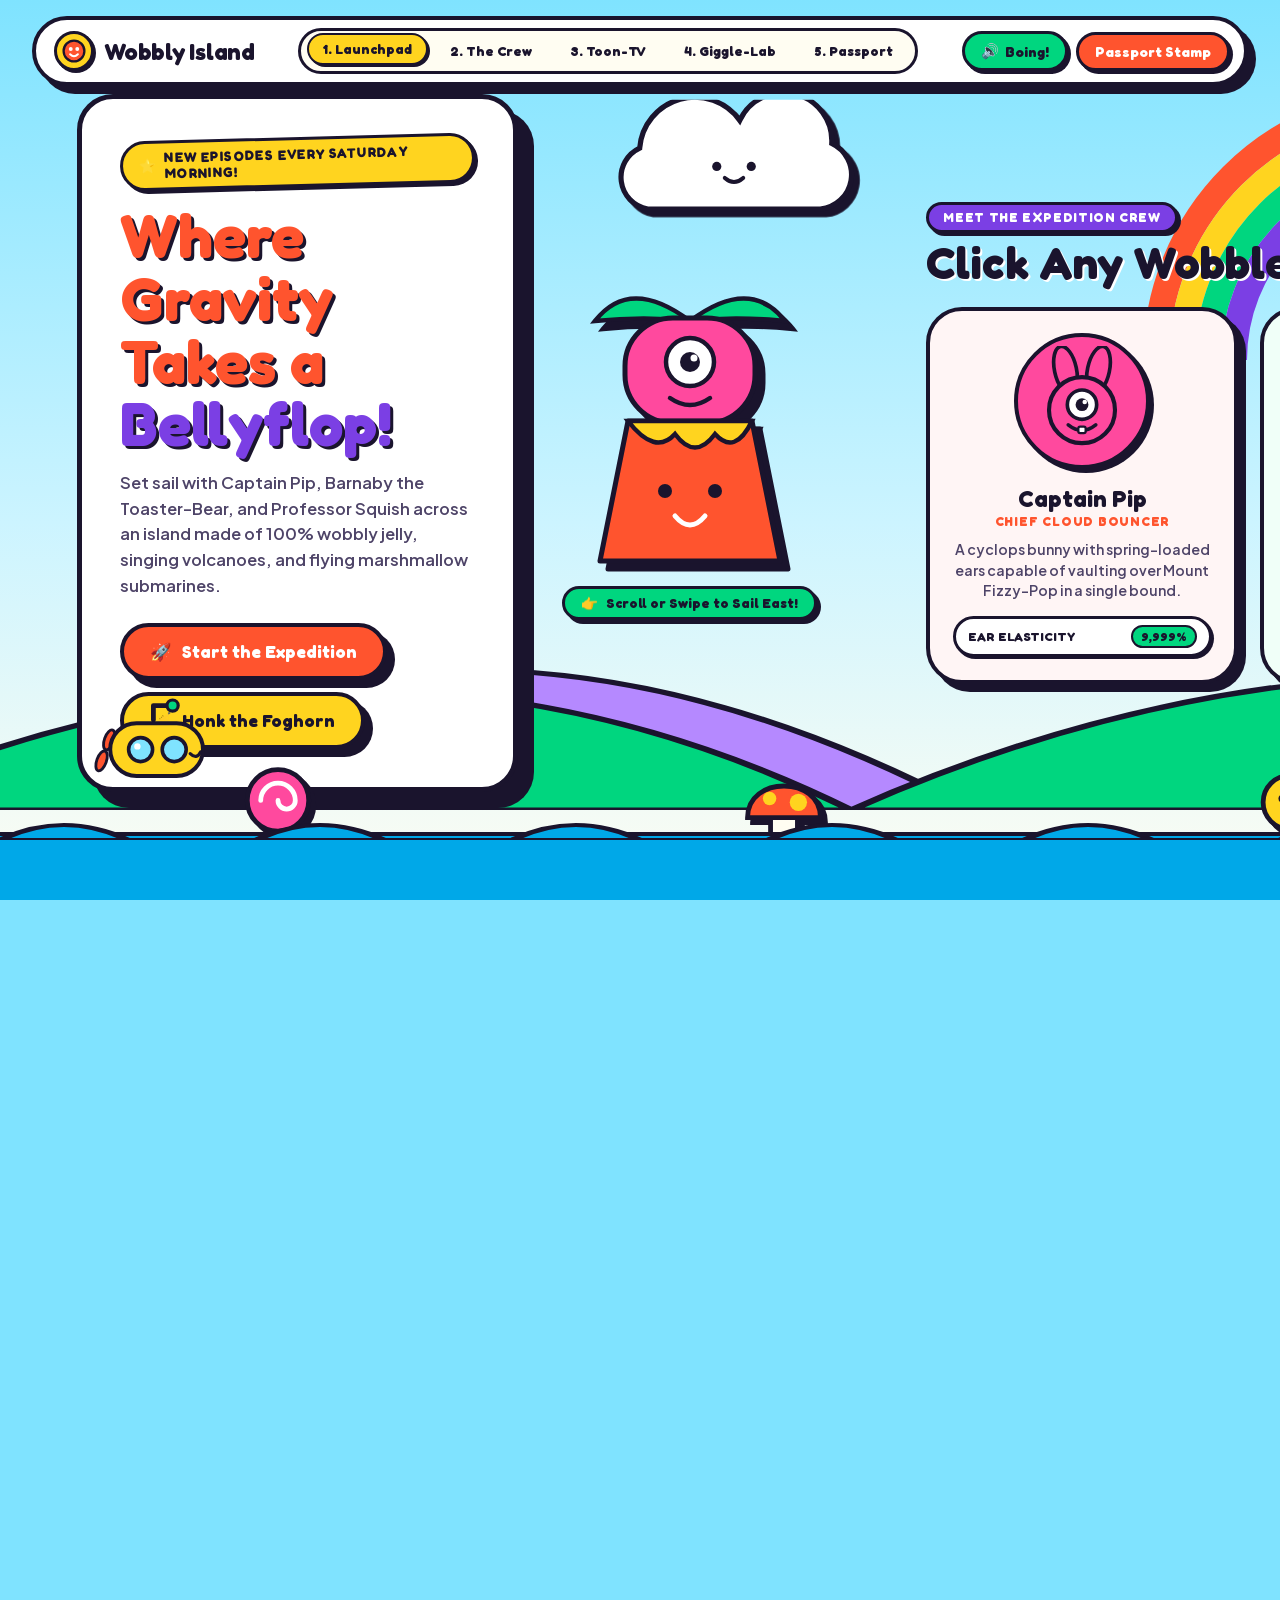
==== commit e2f67168: "🎨 Complete Argon rebuild of Wobbly Island horizontal cartoon adventure" ====
--- a/index.html
+++ b/index.html
@@ -3,569 +3,485 @@
 <head>
   <meta charset="UTF-8">
   <meta name="viewport" content="width=device-width, initial-scale=1.0">
-  <!-- Direct Self-Hosted Latin Variable Font Preload (First-Byte Priority in <head>) -->
+  <!-- First-Byte Dual-Font Preloads (Zero-Swap Frame 1 Paint) -->
+  <link rel="preload" href="assets/fonts/fredoka.woff2" as="font" type="font/woff2" crossorigin>
   <link rel="preload" href="assets/fonts/plus-jakarta-sans.woff2" as="font" type="font/woff2" crossorigin>
-  <title>Cebu Tech Masters | Fast Device Repairs</title>
-  <meta name="description" content="Fast, certified device repairs in Cebu for iPhones, Androids, MacBooks, and Laptops. Same-day service with guaranteed 90-day warranty.">
-  <link rel="canonical" href="https://bot-va-test.pages.dev/">
-
-  <!-- OpenGraph & Social Media Meta Cards -->
-  <meta property="og:type" content="business.business">
-  <meta property="og:title" content="Cebu Tech Masters | Fast Device Repairs">
-  <meta property="og:description" content="Fast, certified device repairs in Cebu for iPhones, Androids, MacBooks, and Laptops. 90-day warranty.">
-  <meta property="og:url" content="https://bot-va-test.pages.dev/">
-  <meta property="og:image" content="https://agency-content-router.alfiezafra.workers.dev/cebu-tech-masters/assets/hero-device.webp">
-  <meta name="twitter:card" content="summary_large_image">
-
-  <!-- Automated Google LocalBusiness Structured Data (JSON-LD) -->
-  <script type="application/ld+json" id="schema-local-business">
-  {
-    "@context": "https://schema.org",
-    "@type": "LocalBusiness",
-    "name": "Cebu Tech Masters",
-    "image": "https://agency-content-router.alfiezafra.workers.dev/cebu-tech-masters/assets/hero-device.webp",
-    "telephone": "+63 2 9999 8888",
-    "email": "repairs@cebutechmasters.ph",
-    "priceRange": "₱₱",
-    "address": {
-      "@type": "PostalAddress",
-      "streetAddress": "452 Taft Avenue, Ermita",
-      "addressLocality": "Cebu City",
-      "addressRegion": "Cebu",
-      "postalCode": "6000",
-      "addressCountry": "PH"
-    },
-    "geo": {
-      "@type": "GeoCoordinates",
-      "latitude": 10.3157,
-      "longitude": 123.8854
-    },
-    "openingHoursSpecification": [
-      {
-        "@type": "OpeningHoursSpecification",
-        "dayOfWeek": ["Monday", "Tuesday", "Wednesday", "Thursday", "Friday"],
-        "opens": "09:00",
-        "closes": "19:00"
-      },
-      {
-        "@type": "OpeningHoursSpecification",
-        "dayOfWeek": "Saturday",
-        "opens": "08:00",
-        "closes": "18:00"
-      }
-    ],
-    "currenciesAccepted": "PHP",
-    "paymentAccepted": "Cash, GCash, Maya, Credit Card"
-  }
-  </script>
-
+  <title>Wobbly Island · Where Gravity Takes a Bellyflop! (Interactive Cartoon World)</title>
+  <meta name="description" content="Set sail with Captain Pip, Barnaby the Toaster-Bear, and Professor Squish across Wobbly Island! A heavily animated horizontal cartoon storybook engineered with 0.000 CLS.">
+  <link rel="icon" type="image/svg+xml" href="data:image/svg+xml,<svg xmlns='http://www.w3.org/2000/svg' viewBox='0 0 100 100'><circle cx='50' cy='50' r='45' fill='%23FFD41F' stroke='%231A142D' stroke-width='8'/><circle cx='35' cy='42' r='7' fill='%231A142D'/><circle cx='65' cy='42' r='7' fill='%231A142D'/><path d='M32 62 Q50 78 68 62' fill='none' stroke='%231A142D' stroke-width='7' stroke-linecap='round'/></svg>">
   <link rel="stylesheet" href="style.css">
 </head>
 <body>
 
-  <!-- @component:header -->
-<!-- Site Navigation -->
-  <header class="site-header" id="site-header" data-section="nav" data-content-key="brand">
-    <div class="container nav-container">
-      <a href="#" class="brand-logo hover-spin">
-        <svg class="icon icon-sm" viewBox="0 0 24 24"><polygon points="13 2 3 14 12 14 11 22 21 10 12 10 13 2"></polygon></svg>
-        <span class="brand-name">Cebu Tech Masters</span>
-      </a>
-      <ul class="nav-links desktop-only">
-        <li><a href="#services" class="nav-anim-center ">Services</a></li>
-        <li><a href="#why-us" class="nav-anim-slide ">Why Us</a></li>
-        <li><a href="#quote" class="nav-anim-pill ">Get Estimate</a></li>
-        <li><a href="#faq" class="nav-anim-lift ">FAQ</a></li>
-        <li><a href="#contact" class="nav-anim-dot ">Contact</a></li>
-      </ul>
-      <div class="nav-actions">
-        <a href="#quote-modal" class="btn btn-primary desktop-only" id="nav-cta" data-open-modal="quote-modal">Book a Repair</a>
-        <!-- Popover Mobile Toggle Button (Zero JS) -->
-        <button class="menu-toggle mobile-only" popovertarget="site-mobile-menu" aria-label="Open Navigation Menu">
-          <svg width="22" height="22" viewBox="0 0 24 24" fill="none" stroke="currentColor" stroke-width="2" aria-hidden="true">
-            <line x1="3" y1="6" x2="21" y2="6"></line>
-            <line x1="3" y1="12" x2="21" y2="12"></line>
-            <line x1="3" y1="18" x2="21" y2="18"></line>
-          </svg>
-        </button>
-      </div>
+  <!-- ============================================================================
+       FLOATING CARTOON HUD & INTERACTIVE MINI-MAP WAYPOINTS
+       ============================================================================ -->
+  <header class="top-hud" id="top-hud" data-section="nav">
+    <a href="#zone-1-dock" class="hud-brand" onclick="jumpToZone(0); return false;">
+      <span class="brand-badge-icon" aria-hidden="true">
+        <svg width="26" height="26" viewBox="0 0 40 40" fill="none">
+          <circle cx="20" cy="20" r="16" fill="#FF542E" stroke="#1A142D" stroke-width="3.5"/>
+          <circle cx="15" cy="17" r="3" fill="#FFF"/>
+          <circle cx="25" cy="17" r="3" fill="#FFF"/>
+          <path d="M14 25 Q20 31 26 25" stroke="#FFF" stroke-width="3" stroke-linecap="round"/>
+        </svg>
+      </span>
+      <span id="nav-brand-text">Wobbly Island</span>
+    </a>
+
+    <!-- Horizontal Expedition Waypoints -->
+    <nav class="hud-map-nav" aria-label="Island Expedition Map">
+      <button class="map-waypoint active" data-zone="0" onclick="jumpToZone(0)">1. Launchpad</button>
+      <button class="map-waypoint" data-zone="1" onclick="jumpToZone(1)">2. The Crew</button>
+      <button class="map-waypoint" data-zone="2" onclick="jumpToZone(2)">3. Toon-TV</button>
+      <button class="map-waypoint" data-zone="3" onclick="jumpToZone(3)">4. Giggle-Lab</button>
+      <button class="map-waypoint" data-zone="4" onclick="jumpToZone(4)">5. Passport</button>
+    </nav>
+
+    <div class="hud-actions">
+      <button class="btn-toon-pill btn-sfx-toggle" id="sfx-btn" onclick="playToonSound('boing')">
+        <span>🔊</span> <span id="sfx-label">Boing!</span>
+      </button>
+      <button class="btn-toon-pill btn-passport-hud" id="hud-cta-btn" onclick="jumpToZone(4)">
+        Passport Stamp
+      </button>
     </div>
   </header>
 
-  <!-- Universal Popover Mobile Navigation (Native Top Layer, Light Dismiss, Zero JS) -->
-  <nav id="site-mobile-menu" popover class="el-mobile-menu" aria-label="Mobile Navigation Menu">
-    <div class="el-menu-header">
-      <span class="brand-name" style="font-weight: 700;">MENU</span>
-      <button class="el-menu-close" popovertarget="site-mobile-menu" popovertargetaction="hide" aria-label="Close Navigation">
-        ✕
-      </button>
-    </div>
-    <ul class="el-menu-links">
-      <li><a href="#services" popovertarget="site-mobile-menu" popovertargetaction="hide">Services</a></li>
-      <li><a href="#why-us" popovertarget="site-mobile-menu" popovertargetaction="hide">Why Us</a></li>
-      <li><a href="#quote" popovertarget="site-mobile-menu" popovertargetaction="hide">Get Estimate</a></li>
-      <li><a href="#faq" popovertarget="site-mobile-menu" popovertargetaction="hide">FAQ</a></li>
-      <li><a href="#contact" popovertarget="site-mobile-menu" popovertargetaction="hide">Contact</a></li>
-    </ul>
-    <div class="el-menu-footer">
-      <a href="#quote-modal" class="btn btn-primary" popovertarget="site-mobile-menu" popovertargetaction="hide" style="width: 100%; justify-content: center;">
-        Book a Repair
-      </a>
-    </div>
-  </nav>
-<!-- /@component:header -->
-
-  <main>
-    <!-- Hero Section -->
-    <section class="hero-section" id="hero-section" data-section="hero" data-content-key="hero">
-      <div class="container">
-        <span class="badge hover-bounce" id="hero-badge" style="cursor: default;">
-          <svg class="icon icon-sm" viewBox="0 0 24 24"><polygon points="13 2 3 14 12 14 11 22 21 10 12 10 13 2"></polygon></svg>
-          <span>Same-Day Repairs in Under 1 Hour</span>
-        </span>
-        <h1 class="hero-headline" id="hero-headline">Fast, Reliable Device Repairs</h1>
-        <p class="hero-subheadline" id="hero-subheadline">We fix iPhones, Androids, MacBooks, and Laptops with certified parts and a comprehensive 90-day warranty.</p>
-        <div class="hero-ctas">
-          <a href="#quote-modal" class="btn btn-primary" id="hero-primary-cta" data-open-modal="quote-modal">Get Free Estimate</a>
-          <a href="#services" class="btn btn-outline" id="hero-secondary-cta">View Services</a>
+  <!-- ============================================================================
+       VELOCITY-REACTIVE HERO SUBMARINE (Pitches & Tilts as You Scroll)
+       ============================================================================ -->
+  <div class="submarine-guide" id="sub-vessel" onclick="triggerSubmarineHorn()" title="Click to Honk the Yellow Toaster-Sub!">
+    <div class="sub-speech-tag" id="sub-bubble">AHOY! SCROLL TO SAIL! 🎺</div>
+    <svg viewBox="0 0 160 120" width="100%" height="100%" fill="none">
+      <!-- Periscope -->
+      <path d="M78 30 V12 H98" stroke="#1A142D" stroke-width="6" stroke-linecap="round" stroke-linejoin="round"/>
+      <circle cx="102" cy="12" r="7" fill="#00D67F" stroke="#1A142D" stroke-width="4"/>
+      <!-- Rear Propeller (Spins via JS scroll) -->
+      <g id="sub-propeller" style="transform-origin: 18px 68px;">
+        <ellipse cx="18" cy="54" rx="6" ry="13" fill="#FF542E" stroke="#1A142D" stroke-width="3.5"/>
+        <ellipse cx="18" cy="82" rx="6" ry="13" fill="#FF542E" stroke="#1A142D" stroke-width="3.5"/>
+      </g>
+      <!-- Hull -->
+      <rect x="24" y="34" width="116" height="66" rx="33" fill="#FFD41F" stroke="#1A142D" stroke-width="5"/>
+      <!-- Porthole Windows -->
+      <circle cx="62" cy="67" r="15" fill="#7FE3FF" stroke="#1A142D" stroke-width="4.5"/>
+      <circle cx="58" cy="63" r="4" fill="#FFFFFF"/>
+      <circle cx="104" cy="67" r="15" fill="#7FE3FF" stroke="#1A142D" stroke-width="4.5"/>
+      <!-- Cute Smile on Nose -->
+      <path d="M124 72 Q132 80 137 70" stroke="#1A142D" stroke-width="4" stroke-linecap="round"/>
+    </svg>
+  </div>
+
+  <!-- ============================================================================
+       6-LAYER KINETIC HORIZONTAL STAGE
+       ============================================================================ -->
+  <div class="scroll-runway-driver" id="runway-driver">
+    <div class="camera-viewport">
+
+      <!-- LAYER 1: CELESTIAL SKY, SPINNING SUN & RAINBOW ARCH (0.15x Speed) -->
+      <div class="layer-sky" id="layer-sky">
+        <!-- Spinning Smiling Sun -->
+        <div class="cartoon-sun" id="spinning-sun" onclick="playToonSound('whistle')">
+          <svg viewBox="0 0 160 160" width="100%" height="100%">
+            <g stroke="#1A142D" stroke-width="4.5" stroke-linecap="round">
+              <line x1="80" y1="6" x2="80" y2="24"/>
+              <line x1="80" y1="136" x2="80" y2="154"/>
+              <line x1="6" y1="80" x2="24" y2="80"/>
+              <line x1="136" y1="80" x2="154" y2="80"/>
+              <line x1="26" y1="26" x2="40" y2="40"/>
+              <line x1="120" y1="120" x2="134" y2="134"/>
+              <line x1="134" y1="26" x2="120" y2="40"/>
+              <line x1="40" y1="120" x2="26" y2="134"/>
+            </g>
+            <circle cx="80" cy="80" r="46" fill="#FFD41F" stroke="#1A142D" stroke-width="5"/>
+            <circle cx="65" cy="72" r="5.5" fill="#1A142D"/>
+            <circle cx="95" cy="72" r="5.5" fill="#1A142D"/>
+            <circle cx="56" cy="82" r="6" fill="#FF542E" opacity="0.6"/>
+            <circle cx="104" cy="82" r="6" fill="#FF542E" opacity="0.6"/>
+            <path d="M64 88 Q80 103 96 88" fill="none" stroke="#1A142D" stroke-width="5" stroke-linecap="round"/>
+          </svg>
         </div>
 
-        <!-- Hero Showcase Image (Zero-CLS Pre-rendered) -->
-        <div class="hero-image-wrap">
-          <img id="hero-img" src="assets/hero-device.webp" alt="MacBook and laptop diagnostics workstation" width="1200" height="658" loading="eager" fetchpriority="high">
-        </div>
-
-        <!-- Key Stats (Pre-hydrated static elements to prevent CLS) -->
-        <div class="stats-grid" id="stats-grid" data-section="stats" data-content-key="stats">
-          <div class="stat-card hover-lift">
-            <div class="stat-value">15,000+</div>
-            <div class="stat-label">Devices Repaired</div>
-          </div>
-          <div class="stat-card hover-lift">
-            <div class="stat-value">45 Mins</div>
-            <div class="stat-label">Average Turnaround</div>
-          </div>
-          <div class="stat-card hover-lift">
-            <div class="stat-value">90 Days</div>
-            <div class="stat-label">Warranty Guaranteed</div>
-          </div>
-          <div class="stat-card hover-lift">
-            <div class="stat-value">4.9 ★</div>
-            <div class="stat-label">Customer Rating</div>
-          </div>
-        </div>
+        <!-- Giant Cartoon Rainbow Arch -->
+        <svg class="sky-rainbow-svg" viewBox="0 0 580 300" fill="none">
+          <path d="M30 300 A260 260 0 0 1 550 300" stroke="#FF542E" stroke-width="26"/>
+          <path d="M56 300 A234 234 0 0 1 524 300" stroke="#FFD41F" stroke-width="26"/>
+          <path d="M82 300 A208 208 0 0 1 498 300" stroke="#00D67F" stroke-width="26"/>
+          <path d="M108 300 A182 182 0 0 1 472 300" stroke="#7B3FE4" stroke-width="26"/>
+        </svg>
+
+        <!-- Floating Marshmallow Blimp -->
+        <svg class="sky-blimp" viewBox="0 0 220 120" fill="none">
+          <ellipse cx="110" cy="55" rx="85" ry="42" fill="#FF499E" stroke="#1A142D" stroke-width="4.5"/>
+          <path d="M45 55 H175" stroke="#FFD41F" stroke-width="8" stroke-linecap="round"/>
+          <rect x="85" y="94" width="50" height="18" rx="6" fill="#FFFFFF" stroke="#1A142D" stroke-width="3.5"/>
+        </svg>
       </div>
-    </section>
-
-    <!-- Services Section -->
-    <section class="section" id="services" data-section="services" data-content-key="services">
-      <div class="container">
-        <div class="section-header">
-          <h2 class="section-title">Our Repair Services</h2>
-          <p class="section-subtitle">Expert hardware diagnostics and component replacements backed by guaranteed warranty.</p>
-        </div>
-        <div class="services-grid" id="services-grid">
-          <div class="service-card hover-lift" id="phone-repair">
-            <img class="service-card-img" src="assets/mobile-thumb.webp" alt="Smartphone diagnostic desk" width="1000" height="666" loading="lazy">
-            <div class="service-icon">
-              <svg class="icon icon-lg" viewBox="0 0 24 24"><path d="M22 16.92v3a2 2 0 0 1-2.18 2 19.79 19.79 0 0 1-8.63-3.07 19.5 19.5 0 0 1-6-6 19.79 19.79 0 0 1-3.07-8.67A2 2 0 0 1 4.11 2h3a2 2 0 0 1 2 1.72 12.84 12.84 0 0 0 .7 2.81 2 2 0 0 1-.45 2.11L8.09 9.91a16 16 0 0 0 6 6l1.27-1.27a2 2 0 0 1 2.11-.45 12.84 12.84 0 0 0 2.81.7A2 2 0 0 1 22 16.92z"></path></svg>
-            </div>
-            <h3 class="service-title">iPhone & Android Repair</h3>
-            <p class="service-description">Screen replacement, OEM battery upgrade, camera sensor fixes, and water damage recovery.</p>
-            <div class="service-meta">
-              <span class="service-price">₱1,200</span>
-              <span class="service-turnaround">30-45 mins</span>
-            </div>
-          </div>
-          <div class="service-card hover-lift" id="laptop-repair">
-            <img class="service-card-img" src="assets/diagnostics-thumb.webp" alt="MacBook keyboard and logic diagnostics" width="1000" height="666" loading="lazy">
-            <div class="service-icon">
-              <svg class="icon icon-lg" viewBox="0 0 24 24"><path d="M20 16V7a2 2 0 0 0-2-2H6a2 2 0 0 0-2 2v9m16 0H4m16 0 1.28 2.55A1 1 0 0 1 20.28 20H3.72a1 1 0 0 1-.89-1.45L4 16"></path></svg>
-            </div>
-            <h3 class="service-title">Laptop & MacBook Repair</h3>
-            <p class="service-description">Keyboard replacement, SSD upgrades, logic board diagnostics, and thermal servicing.</p>
-            <div class="service-meta">
-              <span class="service-price">₱2,500</span>
-              <span class="service-turnaround">1-2 hours</span>
-            </div>
-          </div>
-          <div class="service-card hover-lift" id="tablet-repair">
-            <div class="service-icon">
-              <svg class="icon icon-lg" viewBox="0 0 24 24"><rect width="16" height="20" x="4" y="2" rx="2" ry="2"></rect><line x1="12" x2="12.01" y1="18" y2="18"></line></svg>
-            </div>
-            <h3 class="service-title">iPad & Tablet Repair</h3>
-            <p class="service-description">Glass digitizer replacement, LCD repairs, charging port soldering, and battery health service.</p>
-            <div class="service-meta">
-              <span class="service-price">₱1,800</span>
-              <span class="service-turnaround">45-60 mins</span>
-            </div>
-          </div>
-          <div class="service-card hover-lift" id="data-recovery">
-            <div class="service-icon">
-              <svg class="icon icon-lg" viewBox="0 0 24 24"><ellipse cx="12" cy="5" rx="9" ry="3"></ellipse><path d="M3 5V19A9 3 0 0 0 21 19V5"></path><path d="M3 12A9 3 0 0 0 21 12"></path></svg>
-            </div>
-            <h3 class="service-title">Data Recovery & Diagnostics</h3>
-            <p class="service-description">Emergency data extraction from unbootable devices and corrupted drives with complete privacy.</p>
-            <div class="service-meta">
-              <span class="service-price">₱1,500</span>
-              <span class="service-turnaround">Same-day</span>
-            </div>
-          </div>
-        </div>
+
+      <!-- LAYER 2: PUFFY VECTOR CLOUDS WITH FACES (0.35x Speed) -->
+      <div class="layer-clouds" id="layer-clouds">
+        <svg class="puffy-cloud c-pos-1" viewBox="0 0 240 110">
+          <path d="M45 95 H195 A30 30 0 0 0 205 38 A42 42 0 0 0 125 18 A48 48 0 0 0 38 42 A28 28 0 0 0 45 95 Z" fill="#FFFFFF" stroke="#1A142D" stroke-width="4.5"/>
+          <circle cx="105" cy="58" r="4" fill="#1A142D"/><circle cx="135" cy="58" r="4" fill="#1A142D"/>
+          <path d="M112 68 Q120 75 128 68" fill="none" stroke="#1A142D" stroke-width="3.5" stroke-linecap="round"/>
+        </svg>
+        <svg class="puffy-cloud c-pos-2" viewBox="0 0 240 110">
+          <path d="M45 95 H195 A30 30 0 0 0 205 38 A42 42 0 0 0 125 18 A48 48 0 0 0 38 42 A28 28 0 0 0 45 95 Z" fill="#FFFFFF" stroke="#1A142D" stroke-width="4.5"/>
+          <circle cx="105" cy="58" r="4" fill="#1A142D"/><circle cx="135" cy="58" r="4" fill="#1A142D"/>
+          <path d="M112 68 Q120 75 128 68" fill="none" stroke="#1A142D" stroke-width="3.5" stroke-linecap="round"/>
+        </svg>
+        <svg class="puffy-cloud c-pos-3" viewBox="0 0 240 110">
+          <path d="M45 95 H195 A30 30 0 0 0 205 38 A42 42 0 0 0 125 18 A48 48 0 0 0 38 42 A28 28 0 0 0 45 95 Z" fill="#FFFFFF" stroke="#1A142D" stroke-width="4.5"/>
+        </svg>
+        <svg class="puffy-cloud c-pos-4" viewBox="0 0 240 110">
+          <path d="M45 95 H195 A30 30 0 0 0 205 38 A42 42 0 0 0 125 18 A48 48 0 0 0 38 42 A28 28 0 0 0 45 95 Z" fill="#FFFFFF" stroke="#1A142D" stroke-width="4.5"/>
+        </svg>
+        <svg class="puffy-cloud c-pos-5" viewBox="0 0 240 110">
+          <path d="M45 95 H195 A30 30 0 0 0 205 38 A42 42 0 0 0 125 18 A48 48 0 0 0 38 42 A28 28 0 0 0 45 95 Z" fill="#FFFFFF" stroke="#1A142D" stroke-width="4.5"/>
+        </svg>
+        <svg class="puffy-cloud c-pos-6" viewBox="0 0 240 110">
+          <path d="M45 95 H195 A30 30 0 0 0 205 38 A42 42 0 0 0 125 18 A48 48 0 0 0 38 42 A28 28 0 0 0 45 95 Z" fill="#FFFFFF" stroke="#1A142D" stroke-width="4.5"/>
+        </svg>
       </div>
-    </section>
-
-    <!-- Instant Quote Lead Form Section -->
-    <section class="section" id="quote" data-section="quote_form" data-content-key="quote_form" style="background-color: #f3f4f6;">
-      <div class="container">
-        <div class="form-grid">
-          <div>
-            <span class="badge" id="quote-badge">Instant Estimate</span>
-            <h2 class="section-title" id="quote-headline" style="text-align: left; margin-top: 10px;">Request a Free Repair Quote</h2>
-            <p class="section-subtitle" id="quote-subheadline" style="text-align: left; margin-left: 0; margin-bottom: 24px;">Tell us about your device issue and our certified technicians will provide an upfront price in minutes.</p>
-            <ul style="list-style: none; display: flex; flex-direction: column; gap: 14px; color: var(--text-muted); font-size: 0.95rem;">
-              <li style="display: flex; align-items: center; gap: 10px;">
-                <svg class="icon icon-sm" style="color: var(--primary);" viewBox="0 0 24 24"><path d="M12 22s8-4 8-10V5l-8-3-8 3v7c0 6 8 10 8 10z"></path></svg>
-                90-Day Parts & Labor Warranty Included
-              </li>
-              <li style="display: flex; align-items: center; gap: 10px;">
-                <svg class="icon icon-sm" style="color: var(--primary);" viewBox="0 0 24 24"><circle cx="12" cy="12" r="10"></circle><polyline points="12 6 12 12 16 14"></polyline></svg>
-                Most Screen & Battery Replacements Under 45 Mins
-              </li>
-              <li style="display: flex; align-items: center; gap: 10px;">
-                <svg class="icon icon-sm" style="color: var(--primary);" viewBox="0 0 24 24"><path d="m9 12 2 2 4-4"></path><circle cx="12" cy="12" r="10"></circle></svg>
-                100% Free Diagnostics — No Obligation
-              </li>
-            </ul>
-            <div class="quote-image-wrap">
-              <img id="quote-img" src="assets/workspace-thumb.webp" alt="Clean organized electronic repair desk" width="1000" height="666" loading="lazy">
-            </div>
-          </div>
-          <div class="quote-card">
-            <form id="quote-form">
-              <div class="form-row">
-                <div class="form-group">
-                  <label class="form-label" for="device-type">Device Type</label>
-                  <select class="form-control" id="device-type" required>
-                    <option value="">Select device...</option>
-                    <option value="iPhone">Apple iPhone</option>
-                    <option value="Android">Samsung / Android</option>
-                    <option value="MacBook">MacBook / Mac</option>
-                    <option value="Laptop">Windows Laptop</option>
-                    <option value="iPad">iPad / Tablet</option>
-                  </select>
+
+      <!-- LAYER 3: SINGING CANDY HILLS & JELLY VOLCANOES (0.55x Speed) -->
+      <div class="layer-mountains" id="layer-mountains">
+        <svg class="mountain-range-svg" viewBox="0 0 2400 360" preserveAspectRatio="none">
+          <!-- Back Grape Hills -->
+          <path d="M0 360 Q220 80 480 360 T980 360 T1520 360 T2050 360 T2400 360 Z" fill="#B589FF" stroke="#1A142D" stroke-width="5"/>
+          <!-- Front Mint & Lime Rolling Hills -->
+          <path d="M-80 360 Q180 120 420 360 Q720 90 1020 360 Q1340 110 1660 360 Q1980 80 2320 360 Z" fill="#00D67F" stroke="#1A142D" stroke-width="5"/>
+        </svg>
+      </div>
+
+      <!-- ==========================================================================
+           LAYER 4: MAIN HORIZONTAL STORYBOOK TRACK (1.0x Speed — 5 Interactive Zones)
+           ========================================================================== -->
+      <main class="layer-world-track" id="world-track">
+
+        <!-- ZONE 1: WELCOME LAUNCHPAD -->
+        <section class="world-zone zone-dock" id="zone-1-dock" data-section="hero">
+          <div class="hero-comic-panel">
+            <div class="comic-burst-badge" id="hero-badge">
+              <span>⭐</span> NEW EPISODES EVERY SATURDAY MORNING!
+            </div>
+            <h1 class="hero-display-title" id="hero-title">
+              Where Gravity Takes a <span class="highlight-word">Bellyflop!</span>
+            </h1>
+            <p class="hero-lead-copy" id="hero-subtitle">
+              Set sail with Captain Pip, Barnaby the Toaster-Bear, and Professor Squish across an island made of 100% wobbly jelly, singing volcanoes, and flying marshmallow submarines.
+            </p>
+            <div class="hero-cta-cluster">
+              <button class="btn-mega-toon btn-mega-primary" id="hero-cta-primary" onclick="jumpToZone(1)">
+                <span>🚀</span> Start the Expedition
+              </button>
+              <button class="btn-mega-toon btn-mega-secondary" id="hero-cta-secondary" onclick="triggerSubmarineHorn()">
+                <span>🎺</span> Honk the Foghorn
+              </button>
+            </div>
+          </div>
+
+          <!-- Custom Vector Totem Mascot Stack -->
+          <div class="hero-mascot-stage">
+            <div class="totem-svg-wrap" onclick="playToonSound('boing')" title="Boing the Island Totem!">
+              <svg viewBox="0 0 260 310" width="100%" height="100%" fill="none">
+                <!-- Palm Crown -->
+                <path d="M130 55 Q70 10 35 55 Q85 50 130 55 Z" fill="#00D67F" stroke="#1A142D" stroke-width="4.5"/>
+                <path d="M130 55 Q190 10 225 55 Q175 50 130 55 Z" fill="#00D67F" stroke="#1A142D" stroke-width="4.5"/>
+                <!-- Top Bunny Head (Pip) -->
+                <rect x="65" y="52" width="130" height="105" rx="48" fill="#FF499E" stroke="#1A142D" stroke-width="5"/>
+                <circle cx="130" cy="96" r="24" fill="#FFFFFF" stroke="#1A142D" stroke-width="4.5"/>
+                <circle cx="130" cy="96" r="10" fill="#1A142D"/>
+                <circle cx="134" cy="92" r="3.5" fill="#FFFFFF"/>
+                <path d="M110 132 Q130 146 150 132" stroke="#1A142D" stroke-width="4.5" stroke-linecap="round"/>
+                <!-- Bottom Jelly Volcano Base -->
+                <path d="M40 295 L68 155 H192 L220 295 Z" fill="#FF542E" stroke="#1A142D" stroke-width="5" stroke-linejoin="round"/>
+                <!-- Cream Lava Drip -->
+                <path d="M68 155 Q95 190 115 168 Q135 195 155 168 Q175 190 192 155 Z" fill="#FFD41F" stroke="#1A142D" stroke-width="4.5"/>
+                <circle cx="105" cy="225" r="7" fill="#1A142D"/>
+                <circle cx="155" cy="225" r="7" fill="#1A142D"/>
+                <path d="M115 250 Q130 268 145 250" stroke="#FFFFFF" stroke-width="5" stroke-linecap="round"/>
+              </svg>
+            </div>
+            <div class="scroll-nudge-banner">
+              <span>👉</span> Scroll or Swipe to Sail East!
+            </div>
+          </div>
+        </section>
+
+        <!-- ZONE 2: MEET THE EXPEDITION CREW (Static Pre-Hydrated 3-Card Cast Grid) -->
+        <section class="world-zone zone-cast" id="zone-2-cast" data-section="cast">
+          <div class="zone-header-row">
+            <div>
+              <span class="zone-pill-tag" id="cast-eyebrow">MEET THE EXPEDITION CREW</span>
+              <h2 class="zone-title" id="cast-title">Click Any Wobbler to Boing!</h2>
+            </div>
+          </div>
+
+          <div class="cast-cards-grid" id="cast-grid">
+            <!-- Card 1: Captain Pip -->
+            <article class="wobbler-card" onclick="boingCharacterCard(this, 'boing')">
+              <div class="char-speech-pop">"Sproing-a-ding-dong! Full bounce ahead!"</div>
+              <div class="char-svg-stage stage-pip">
+                <svg viewBox="0 0 120 120" width="110" height="110">
+                  <!-- Bunny Ears -->
+                  <ellipse cx="42" cy="26" rx="12" ry="26" transform="rotate(-12 42 26)" fill="#FF499E" stroke="#1A142D" stroke-width="4"/>
+                  <ellipse cx="78" cy="26" rx="12" ry="26" transform="rotate(12 78 26)" fill="#FF499E" stroke="#1A142D" stroke-width="4"/>
+                  <!-- Head -->
+                  <circle cx="60" cy="70" r="36" fill="#FF499E" stroke="#1A142D" stroke-width="4.5"/>
+                  <!-- Giant Cyclops Eye -->
+                  <circle cx="60" cy="64" r="16" fill="#FFFFFF" stroke="#1A142D" stroke-width="4"/>
+                  <circle cx="60" cy="64" r="7" fill="#1A142D"/>
+                  <circle cx="63" cy="61" r="2.5" fill="#FFFFFF"/>
+                  <!-- Goofy Smile & Tooth -->
+                  <path d="M45 86 Q60 98 75 86" fill="none" stroke="#1A142D" stroke-width="4" stroke-linecap="round"/>
+                  <rect x="56" y="88" width="8" height="7" rx="2" fill="#FFFFFF" stroke="#1A142D" stroke-width="2.5"/>
+                </svg>
+              </div>
+              <h3 class="char-name-heading">Captain Pip</h3>
+              <div class="char-role-tag">Chief Cloud Bouncer</div>
+              <p class="char-desc-text">A cyclops bunny with spring-loaded ears capable of vaulting over Mount Fizzy-Pop in a single bound.</p>
+              <div class="char-power-meter">
+                <span>EAR ELASTICITY</span>
+                <span class="power-val">9,999%</span>
+              </div>
+            </article>
+
+            <!-- Card 2: Barnaby -->
+            <article class="wobbler-card" onclick="boingCharacterCard(this, 'honk')">
+              <div class="char-speech-pop">"Hold onto your marmalade, we're going supersonic!"</div>
+              <div class="char-svg-stage stage-barnaby">
+                <svg viewBox="0 0 120 120" width="110" height="110">
+                  <!-- Chrome Toaster Body -->
+                  <rect x="26" y="42" width="68" height="56" rx="14" fill="#FFFFFF" stroke="#1A142D" stroke-width="4.5"/>
+                  <!-- Toast Bear Ears Popping Out Top -->
+                  <circle cx="42" cy="36" r="14" fill="#FF9F1C" stroke="#1A142D" stroke-width="4"/>
+                  <circle cx="78" cy="36" r="14" fill="#FF9F1C" stroke="#1A142D" stroke-width="4"/>
+                  <!-- Aviator Goggles -->
+                  <rect x="34" y="54" width="22" height="16" rx="6" fill="#00D67F" stroke="#1A142D" stroke-width="3.5"/>
+                  <rect x="64" y="54" width="22" height="16" rx="6" fill="#00D67F" stroke="#1A142D" stroke-width="3.5"/>
+                  <!-- Bear Snout -->
+                  <ellipse cx="60" cy="80" rx="14" ry="10" fill="#FFD41F" stroke="#1A142D" stroke-width="3.5"/>
+                  <circle cx="60" cy="77" r="4" fill="#1A142D"/>
+                </svg>
+              </div>
+              <h3 class="char-name-heading">Barnaby</h3>
+              <div class="char-role-tag">Flying Toaster-Bear</div>
+              <p class="char-desc-text">Half grizzly bear, half two-slice chrome toaster. Powered by warm cinnamon-sugar propulsion.</p>
+              <div class="char-power-meter">
+                <span>CRUMB THRUST</span>
+                <span class="power-val">MACH 4</span>
+              </div>
+            </article>
+
+            <!-- Card 3: Professor Squish -->
+            <article class="wobbler-card" onclick="boingCharacterCard(this, 'bubble')">
+              <div class="char-speech-pop">"According to my calculations... BLUB-BLUB-SPLOOSH!"</div>
+              <div class="char-svg-stage stage-squish">
+                <svg viewBox="0 0 120 120" width="110" height="110">
+                  <!-- Jelly Dome Body -->
+                  <path d="M28 88 C28 40 92 40 92 88 Z" fill="#7B3FE4" stroke="#1A142D" stroke-width="4.5"/>
+                  <!-- Wavy Tentacles -->
+                  <path d="M28 88 Q40 102 50 88 Q60 102 70 88 Q82 102 92 88" fill="#7B3FE4" stroke="#1A142D" stroke-width="4.5" stroke-linecap="round"/>
+                  <!-- Monocle & Eyes -->
+                  <circle cx="48" cy="64" r="6" fill="#FFFFFF" stroke="#1A142D" stroke-width="3.5"/>
+                  <circle cx="72" cy="64" r="10" fill="#00CCF5" stroke="#FFD41F" stroke-width="4"/>
+                  <circle cx="48" cy="64" r="2.5" fill="#1A142D"/>
+                  <circle cx="72" cy="64" r="3.5" fill="#1A142D"/>
+                  <!-- Mustache -->
+                  <path d="M44 78 Q60 70 76 78" fill="none" stroke="#FFD41F" stroke-width="5" stroke-linecap="round"/>
+                </svg>
+              </div>
+              <h3 class="char-name-heading">Prof. Squish</h3>
+              <div class="char-role-tag">Jelly Volcanologist</div>
+              <p class="char-desc-text">A 400-IQ gelatinous octopus who predicts soda eruptions using a golden monocle and a tuba.</p>
+              <div class="char-power-meter">
+                <span>WOBBLE IQ</span>
+                <span class="power-val">400 JIGGLES</span>
+              </div>
+            </article>
+          </div>
+        </section>
+
+        <!-- ZONE 3: WOBBLE-VISION RETRO TOON TV (Zero-CLS 16:9 Screen + Channel Flipper) -->
+        <section class="world-zone zone-theater" id="zone-3-theater" data-section="theater">
+          <div class="zone-header-row">
+            <div>
+              <span class="zone-pill-tag" id="theater-eyebrow" style="background:var(--bs-accent-1);">WOBBLE-VISION BROADCAST</span>
+              <h2 class="zone-title" id="theater-title">Saturday Morning Toon-O-Rama</h2>
+            </div>
+          </div>
+
+          <div class="toon-tv-cabinet">
+            <!-- Rabbit-Ear Antenna SVG -->
+            <svg class="tv-rabbit-ears" viewBox="0 0 140 56" fill="none">
+              <line x1="70" y1="52" x2="22" y2="10" stroke="#1A142D" stroke-width="5" stroke-linecap="round"/>
+              <line x1="70" y1="52" x2="118" y2="10" stroke="#1A142D" stroke-width="5" stroke-linecap="round"/>
+              <circle cx="22" cy="10" r="8" fill="#FF542E" stroke="#1A142D" stroke-width="3.5"/>
+              <circle cx="118" cy="10" r="8" fill="#FFD41F" stroke="#1A142D" stroke-width="3.5"/>
+              <path d="M50 56 A20 20 0 0 1 90 56 Z" fill="#1A142D"/>
+            </svg>
+
+            <!-- Zero-CLS 16:9 Video Embed Screen -->
+            <div class="bs-video-embed">
+              <div class="tv-osd-badge" id="tv-osd-label">📺 CH 01 · MARMALADE GEYSER</div>
+              <video id="toon-tv-video" autoplay loop muted playsinline poster="data:image/svg+xml;utf8,<svg xmlns='http://www.w3.org/2000/svg' width='100%' height='100%' fill='%23120E24'></svg>">
+                <source src="assets/videos/ambient-hero.mp4" type="video/mp4">
+              </video>
+              <div class="tv-cartoon-hud">● LIVE SATELLITE FEED</div>
+            </div>
+
+            <!-- Interactive Channel Selector Deck -->
+            <div class="tv-control-deck">
+              <div>
+                <div class="channel-buttons-row">
+                  <button class="ch-btn active" onclick="switchToonChannel(0, this)">CH 01</button>
+                  <button class="ch-btn" onclick="switchToonChannel(1, this)">CH 02</button>
+                  <button class="ch-btn" onclick="switchToonChannel(2, this)">CH 03</button>
                 </div>
-                <div class="form-group">
-                  <label class="form-label" for="repair-service">Issue / Repair</label>
-                  <select class="form-control" id="repair-service" required>
-                    <option value="">Select issue...</option>
-                    <option value="Screen Replacement">Cracked Screen</option>
-                    <option value="Battery Replacement">Dead / Draining Battery</option>
-                    <option value="Charging Port">Won't Charge</option>
-                    <option value="Water Damage">Water / Liquid Damage</option>
-                    <option value="Data Recovery">Data Recovery</option>
-                    <option value="Other">Other Diagnostic</option>
-                  </select>
+                <div class="episode-info-box">
+                  <h3 class="ep-title" id="ep-title">The Great Marmalade Geyser</h3>
+                  <p class="ep-desc" id="ep-desc">
+                    Barnaby accidentally plugs his toaster backpack into Mount Fizzy-Pop, turning the entire lagoon into warm strawberry jam!
+                  </p>
                 </div>
               </div>
-              <div class="form-group">
-                <label class="form-label" for="full-name">Full Name</label>
-                <input type="text" class="form-control" id="full-name" placeholder="Juan Dela Cruz" required>
-              </div>
-              <div class="form-group">
-                <label class="form-label" for="contact-number">Mobile / WhatsApp Number</label>
-                <input type="tel" class="form-control" id="contact-number" placeholder="+63 917 000 0000" required>
-              </div>
-              <button type="submit" class="btn btn-primary btn-block" id="quote-submit-btn">Submit Quote Request</button>
-              <div class="form-feedback" id="quote-feedback"></div>
+
+              <div class="rotary-dial-row">
+                <div style="font-family:var(--bs-font-display); font-size:0.82rem; font-weight:700;">
+                  CLICK DIAL TO TUNE:
+                </div>
+                <button class="rotary-knob" id="tv-knob" onclick="cycleNextChannel()" aria-label="Rotate TV Channel Knob"></button>
+              </div>
+            </div>
+          </div>
+        </section>
+
+        <!-- ZONE 4: PROFESSOR SQUISH'S GIGGLE-O-TRON 3000 SOUNDBOARD -->
+        <section class="world-zone zone-factory" id="zone-4-factory" data-section="soundboard">
+          <div class="factory-console">
+            <span class="zone-pill-tag" id="soundboard-eyebrow" style="background:var(--bs-ink);">PROFESSOR SQUISH'S SOUND LAB</span>
+            <h2 class="zone-title" id="soundboard-title" style="margin-bottom:4px;">The Giggle-O-Tron 3000</h2>
+            <p id="soundboard-subtitle" style="font-size:0.92rem; font-weight:600; color:var(--bs-text-muted);">
+              Smash the squishy gummy pads below to synthesize real cartoon sound effects and launch fizzy soda geysers!
+            </p>
+
+            <!-- 6 Interactive Web-Audio Synthesizer Pads -->
+            <div class="soundboard-grid" id="soundboard-pads">
+              <button class="gummy-pad" onclick="triggerSoundPad(this, 'boing', '💥 SPROING! Elastic Ear Launch!', 65)">
+                <span class="pad-title">Mega Boing!</span>
+                <span class="pad-sub">Spring Coil</span>
+              </button>
+              <button class="gummy-pad" onclick="triggerSoundPad(this, 'honk', '🎺 HONK-HONK! Toaster Foghorn!', 80)">
+                <span class="pad-title">Toon Horn!</span>
+                <span class="pad-sub">Brass Honk</span>
+              </button>
+              <button class="gummy-pad" onclick="triggerSoundPad(this, 'whistle', '🎵 WHOOOOP! Cloud Slide Whistle!', 55)">
+                <span class="pad-title">Slide Whistle</span>
+                <span class="pad-sub">Whoop-Up!</span>
+              </button>
+              <button class="gummy-pad" onclick="triggerSoundPad(this, 'bubble', '🫧 BLUB-BLUB! Jelly Volcano Pop!', 90)">
+                <span class="pad-title">Slime Bubble</span>
+                <span class="pad-sub">Blub-Pop!</span>
+              </button>
+              <button class="gummy-pad" onclick="triggerSoundPad(this, 'zap', '⚡ PEW-PEW! Marshmallow Ray!', 75)">
+                <span class="pad-title">Laser Zap!</span>
+                <span class="pad-sub">Pew-Pew!</span>
+              </button>
+              <button class="gummy-pad" onclick="triggerSoundPad(this, 'party', '🎉 BOOM! Confetti Soda Eruption!', 100)">
+                <span class="pad-title">Party Cannon</span>
+                <span class="pad-sub">Confetti!</span>
+              </button>
+            </div>
+
+            <div class="factory-meter-bar">
+              <span class="meter-status-text" id="factory-readout">GIGGLE PRESSURE: READY TO BOING!</span>
+              <div class="fizz-level-track">
+                <div class="fizz-level-fill" id="fizz-bar"></div>
+              </div>
+            </div>
+          </div>
+        </section>
+
+        <!-- ZONE 5: GRAND FINALE PASSPORT STAMP BOOTH -->
+        <section class="world-zone zone-clubhouse" id="zone-5-clubhouse" data-section="club">
+          <div class="passport-card" id="passport-card">
+            <div class="official-stamp-seal" id="passport-seal">
+              <span>⭐ APPROVED ⭐</span>
+              <span>WOBBLER VIP</span>
+            </div>
+
+            <div class="comic-burst-badge" id="club-badge" style="background:var(--bs-accent-2);">
+              <span>🛂</span> OFFICIAL EXPLORER CITIZENSHIP
+            </div>
+            <h2 class="zone-title" id="club-title" style="margin-bottom:0.6rem;">
+              Get Your Official Wobbly Passport!
+            </h2>
+            <p class="hero-lead-copy" id="club-subtitle" style="margin-bottom:1rem;">
+              Stamp your ticket to unlock secret island maps, printable sticker packs, and the Saturday Morning Cartoon Club.
+            </p>
+
+            <form class="passport-name-row" onsubmit="event.preventDefault(); stampPassport();">
+              <input type="text" id="explorer-name" class="toon-input" placeholder="Type your Explorer Name..." maxlength="28" required>
+              <button type="submit" class="btn-mega-toon btn-mega-primary" id="club-cta-btn">
+                STAMP IT!
+              </button>
             </form>
-          </div>
-        </div>
+
+            <div id="passport-confirmation" style="font-family:var(--bs-font-display); font-size:0.95rem; font-weight:700; color:var(--bs-accent-3); min-height:1.5em;">
+              Ready for official ink stamp...
+            </div>
+          </div>
+        </section>
+
+      </main>
+
+      <!-- LAYER 5: FOREGROUND BOUNCING MUSHROOMS & LOLLIPOP TREES (1.55x Speed) -->
+      <div class="layer-foreground-flora" id="layer-flora">
+        <!-- SVG Candy Lollipop 1 -->
+        <svg class="fg-flora-item" viewBox="0 0 100 100">
+          <line x1="50" y1="50" x2="50" y2="98" stroke="#1A142D" stroke-width="8" stroke-linecap="round"/>
+          <circle cx="50" cy="40" r="32" fill="#FF499E" stroke="#1A142D" stroke-width="5"/>
+          <path d="M32 40 A18 18 0 0 1 68 40 A9 9 0 0 1 50 40" fill="none" stroke="#FFFFFF" stroke-width="5" stroke-linecap="round"/>
+        </svg>
+        <!-- SVG Spotted Bouncy Mushroom -->
+        <svg class="fg-flora-item" viewBox="0 0 100 100">
+          <path d="M36 55 V94 H64 V55" fill="#FFFDF2" stroke="#1A142D" stroke-width="5"/>
+          <path d="M12 58 C12 14 88 14 88 58 Z" fill="#FF542E" stroke="#1A142D" stroke-width="5"/>
+          <circle cx="35" cy="38" r="7" fill="#FFD41F"/>
+          <circle cx="65" cy="42" r="9" fill="#FFD41F"/>
+        </svg>
+        <!-- SVG Star Flower -->
+        <svg class="fg-flora-item" viewBox="0 0 100 100">
+          <line x1="50" y1="55" x2="50" y2="98" stroke="#00D67F" stroke-width="8" stroke-linecap="round"/>
+          <circle cx="50" cy="42" r="28" fill="#FFD41F" stroke="#1A142D" stroke-width="5"/>
+          <circle cx="42" cy="38" r="4" fill="#1A142D"/><circle cx="58" cy="38" r="4" fill="#1A142D"/>
+          <path d="M42 48 Q50 56 58 48" fill="none" stroke="#1A142D" stroke-width="4" stroke-linecap="round"/>
+        </svg>
+        <!-- SVG Gummy Pine -->
+        <svg class="fg-flora-item" viewBox="0 0 100 100">
+          <polygon points="50,10 15,78 85,78" fill="#00D67F" stroke="#1A142D" stroke-width="5" stroke-linejoin="round"/>
+          <rect x="42" y="78" width="16" height="18" fill="#FF542E" stroke="#1A142D" stroke-width="4"/>
+        </svg>
+        <!-- SVG Swirl Candy -->
+        <svg class="fg-flora-item" viewBox="0 0 100 100">
+          <line x1="50" y1="50" x2="50" y2="98" stroke="#1A142D" stroke-width="8" stroke-linecap="round"/>
+          <circle cx="50" cy="40" r="32" fill="#7B3FE4" stroke="#1A142D" stroke-width="5"/>
+          <circle cx="50" cy="40" r="16" fill="#FFD41F" stroke="#1A142D" stroke-width="4"/>
+        </svg>
       </div>
-    </section>
-
-    <!-- Why Us Section -->
-    <section class="section" id="why-us" data-section="why us" data-content-key="why_us">
-      <div class="container">
-        <div class="section-header">
-          <h2 class="section-title">Why Customers Trust Us</h2>
-          <p class="section-subtitle">Delivering high standards in electronic repair with transparent turnaround.</p>
-        </div>
-        <div class="why-grid" id="why-grid">
-          <div class="why-card hover-lift">
-            <div class="why-icon">
-              <svg class="icon icon-lg" viewBox="0 0 24 24"><path d="M12 22s8-4 8-10V5l-8-3-8 3v7c0 6 8 10 8 10z"></path></svg>
-            </div>
-            <h3 class="why-title">Certified OEM Parts</h3>
-            <p class="why-desc">We source high-grade components to make sure your device performs just like brand new.</p>
-          </div>
-          <div class="why-card hover-lift">
-            <div class="why-icon">
-              <svg class="icon icon-lg" viewBox="0 0 24 24"><circle cx="12" cy="12" r="10"></circle><polyline points="12 6 12 12 16 14"></polyline></svg>
-            </div>
-            <h3 class="why-title">Under-an-Hour Fixes</h3>
-            <p class="why-desc">Most screen and battery replacements are completed while you wait in our lounge.</p>
-          </div>
-          <div class="why-card hover-lift">
-            <div class="why-icon">
-              <svg class="icon icon-lg" viewBox="0 0 24 24"><path d="M3.85 8.62a4 4 0 0 1 4.78-4.77 4 4 0 0 1 6.74 0 4 4 0 0 1 4.78 4.78 4 4 0 0 1 0 6.74 4 4 0 0 1-4.77 4.78 4 4 0 0 1-6.75 0 4 4 0 0 1-4.78-4.77 4 4 0 0 1 0-6.76Z"></path><path d="m9 12 2 2 4-4"></path></svg>
-            </div>
-            <h3 class="why-title">Upfront Honest Pricing</h3>
-            <p class="why-desc">Zero hidden diagnostic charges. You approve the quote before we touch a screw.</p>
-          </div>
-        </div>
+
+      <!-- LAYER 6: FIZZY LAGOON OCEAN FLOOR WAVE -->
+      <div class="layer-ocean-floor">
+        <svg class="ocean-wave-pattern" viewBox="0 0 1200 30" preserveAspectRatio="none">
+          <path d="M0 30 Q30 0 60 30 T120 30 T180 30 T240 30 T300 30 T360 30 T420 30 T480 30 T540 30 T600 30 T660 30 T720 30 T780 30 T840 30 T900 30 T960 30 T1020 30 T1080 30 T1140 30 T1200 30 V30 H0 Z" fill="#00A8E8" stroke="#1A142D" stroke-width="4"/>
+        </svg>
       </div>
-    </section>
-
-    <!-- Testimonials Slider Section -->
-    <section class="section" id="testimonials" data-section="testimonials" data-content-key="testimonials" style="background-color: #f3f4f6;">
-      <div class="container">
-        <div class="section-header">
-          <h2 class="section-title">What Our Clients Say</h2>
-          <p class="section-subtitle">Real feedback from verified customers whose devices were revived by our certified technicians.</p>
-        </div>
-        <div class="slider-container">
-          <button class="slider-btn slider-btn-prev" id="slider-prev" aria-label="Previous Reviews">
-            <svg class="icon icon-sm" viewBox="0 0 24 24"><polyline points="15 18 9 12 15 6"></polyline></svg>
-          </button>
-          <div class="slider-track" id="testimonials-slider">
-            <div class="slider-item">
-              <div class="testimonial-card">
-                <div class="testimonial-rating">★★★★★</div>
-                <p class="testimonial-quote">"Dropped my phone right before a business trip. Cebu Tech Masters had the screen replaced in 35 minutes flat!"</p>
-                <div class="testimonial-author">Mark S.</div>
-                <div class="testimonial-location">Makati City</div>
-              </div>
-            </div>
-            <div class="slider-item">
-              <div class="testimonial-card">
-                <div class="testimonial-rating">★★★★★</div>
-                <p class="testimonial-quote">"Replaced my MacBook battery while I had lunch nearby. Honest price and courteous service."</p>
-                <div class="testimonial-author">Patricia L.</div>
-                <div class="testimonial-location">BGC, Taguig</div>
-              </div>
-            </div>
-            <div class="slider-item">
-              <div class="testimonial-card">
-                <div class="testimonial-rating">★★★★★</div>
-                <p class="testimonial-quote">"Repaired an iPad water damaged during monsoon season. Completely restored all data and display!"</p>
-                <div class="testimonial-author">Jerome V.</div>
-                <div class="testimonial-location">Cebu IT Park</div>
-              </div>
-            </div>
-          </div>
-          <button class="slider-btn slider-btn-next" id="slider-next" aria-label="Next Reviews">
-            <svg class="icon icon-sm" viewBox="0 0 24 24"><polyline points="9 18 15 12 9 6"></polyline></svg>
-          </button>
-        </div>
-      </div>
-    </section>
-
-    <!-- FAQ Accordion Section -->
-    <section class="section" id="faq" data-section="faq" data-content-key="faq">
-      <div class="container">
-        <div class="section-header">
-          <h2 class="section-title">Frequently Asked Questions</h2>
-          <p class="section-subtitle">Everything you need to know about our turnaround times, parts warranty, and service process.</p>
-        </div>
-        <div class="faq-list" id="faq-list">
-          <details class="faq-item" open>
-            <summary class="faq-question">
-              <span>How long does a typical screen or battery repair take?</span>
-              <svg class="icon icon-sm faq-chevron" viewBox="0 0 24 24"><polyline points="6 9 12 15 18 9"></polyline></svg>
-            </summary>
-            <div class="faq-answer-wrap">
-              <div class="faq-answer-inner">
-                <div class="faq-answer">
-                  Most phone screen and battery replacements take between 30 to 45 minutes. Laptops and complex logic board servicing generally take 1 to 2 hours.
-                </div>
-              </div>
-            </div>
-          </details>
-          <details class="faq-item">
-            <summary class="faq-question">
-              <span>Do you provide a warranty on repairs?</span>
-              <svg class="icon icon-sm faq-chevron" viewBox="0 0 24 24"><polyline points="6 9 12 15 18 9"></polyline></svg>
-            </summary>
-            <div class="faq-answer-wrap">
-              <div class="faq-answer-inner">
-                <div class="faq-answer">
-                  Yes! Every hardware repair comes with our comprehensive 90-day parts and labor warranty.
-                </div>
-              </div>
-            </div>
-          </details>
-          <details class="faq-item">
-            <summary class="faq-question">
-              <span>Will my personal data remain safe during servicing?</span>
-              <svg class="icon icon-sm faq-chevron" viewBox="0 0 24 24"><polyline points="6 9 12 15 18 9"></polyline></svg>
-            </summary>
-            <div class="faq-answer-wrap">
-              <div class="faq-answer-inner">
-                <div class="faq-answer">
-                  Absolutely. We adhere to strict customer data privacy protocols and do not require your device passcode unless diagnostics specifically demand testing.
-                </div>
-              </div>
-            </div>
-          </details>
-          <details class="faq-item">
-            <summary class="faq-question">
-              <span>Can I get a quote before committing to the repair?</span>
-              <svg class="icon icon-sm faq-chevron" viewBox="0 0 24 24"><polyline points="6 9 12 15 18 9"></polyline></svg>
-            </summary>
-            <div class="faq-answer-wrap">
-              <div class="faq-answer-inner">
-                <div class="faq-answer">
-                  Yes. Our initial diagnostic quote is completely transparent and free. We only proceed once you approve the estimate.
-                </div>
-              </div>
-            </div>
-          </details>
-        </div>
-      </div>
-    </section>
-
-    <!-- Subscribe / Discount Strip -->
-    <section class="subscribe-section" id="subscribe" data-section="subscribe" data-content-key="subscribe">
-      <div class="container subscribe-container">
-        <h2 class="section-title" id="subscribe-headline">Get ₱200 Off Your First Repair</h2>
-        <p class="section-subtitle" id="subscribe-subheadline">Subscribe for exclusive device care guides, maintenance tips, and VIP promotional discounts.</p>
-        <form class="subscribe-form" id="subscribe-form">
-          <input type="email" class="form-control" id="subscribe-input" placeholder="Enter your email address" required>
-          <button type="submit" class="btn btn-secondary" id="subscribe-btn">Claim Discount</button>
-        </form>
-      </div>
-    </section>
-
-    <!-- Contact & Business Hours Section -->
-    <section class="section contact-section" id="contact" data-section="contact" data-content-key="contact">
-      <div class="container">
-        <div class="section-header">
-          <h2 class="section-title">Visit Us or Get In Touch</h2>
-          <p class="section-subtitle">Walk-ins welcome during open hours or call us for instant assistance.</p>
-        </div>
-        <div class="contact-grid">
-          <div class="contact-card">
-            <h3>Contact Information</h3>
-            <div class="contact-item">
-              <div class="contact-label">Phone</div>
-              <a href="tel:+63299998888" class="contact-value" id="contact-phone">+63 2 9999 8888</a>
-            </div>
-            <div class="contact-item">
-              <div class="contact-label">Email</div>
-              <a href="mailto:repairs@cebutechmasters.ph" class="contact-value" id="contact-email">repairs@cebutechmasters.ph</a>
-            </div>
-            <div class="contact-item">
-              <div class="contact-label">Address</div>
-              <div class="contact-value" id="contact-address">452 Taft Avenue, Ermita, Cebu</div>
-            </div>
-          </div>
-
-          <div class="hours-card" data-section="hours" data-content-key="contact.hours">
-            <div style="display: flex; justify-content: space-between; align-items: center; margin-bottom: 20px;">
-              <h3 style="margin-bottom: 0;">Operating Hours</h3>
-              <span class="open-status-badge" id="open-status-badge">
-                <span class="status-dot pulse-beacon"></span>
-                <span id="status-text">Checking Hours...</span>
-              </span>
-            </div>
-            <div id="hours-list">
-              <div class="hours-item">Monday - Friday: 9:00 AM - 7:00 PM</div>
-              <div class="hours-item">Saturday: 8:00 AM - 6:00 PM</div>
-              <div class="hours-item">Sunday: Closed</div>
-            </div>
-            <div style="margin-top: 20px; padding-top: 16px; border-top: 1px solid var(--border-color);">
-              <a href="https://maps.google.com/?q=452+Taft+Avenue+Ermita+Cebu" target="_blank" rel="noopener noreferrer" class="btn btn-outline btn-block hover-bounce" id="directions-btn">
-                <svg class="icon icon-sm" viewBox="0 0 24 24"><polygon points="3 11 22 2 13 21 11 13 3 11"></polygon></svg>
-                <span>Get Driving Directions</span>
-              </a>
-            </div>
-          </div>
-        </div>
-      </div>
-    </section>
-  </main>
-
-  <!-- Modal Booking Dialog (Hybrid: Native Lead Capture + Lazy External Scheduler Facade) -->
-  <div class="modal-overlay" id="quote-modal" role="dialog" aria-modal="true" aria-labelledby="modal-heading">
-    <div class="modal-box">
-      <div class="modal-header">
-        <h3 class="modal-title" id="modal-heading">Book Fast Repair Service</h3>
-        <button class="modal-close" id="modal-close-btn" aria-label="Close dialog">&times;</button>
-      </div>
-      <div class="modal-body">
-        <!-- Optional External Scheduler Facade (e.g. Calendly/Acuity iframe loaded on demand) -->
-        <div id="modal-external-embed" class="modal-external-embed" style="display: none;"></div>
-
-        <!-- Native High-Speed Form (Default: Zero external JS, <200ms submission) -->
-        <form id="modal-quote-form">
-          <div class="form-row">
-            <div class="form-group">
-              <label class="form-label" for="modal-device">Device / Service</label>
-              <select class="form-control" id="modal-device" required>
-                <option value="iPhone">iPhone</option>
-                <option value="Android">Samsung / Android</option>
-                <option value="MacBook">MacBook</option>
-                <option value="Laptop">Windows Laptop</option>
-                <option value="iPad">iPad / Tablet</option>
-              </select>
-            </div>
-            <div class="form-group">
-              <label class="form-label" for="modal-service">Repair Needed</label>
-              <select class="form-control" id="modal-service" required>
-                <option value="Screen">Screen Replacement</option>
-                <option value="Battery">Battery Replacement</option>
-                <option value="Water Damage">Water Damage</option>
-                <option value="Data Recovery">Data Recovery</option>
-                <option value="Diagnostics">General Diagnostic</option>
-              </select>
-            </div>
-          </div>
-          <div class="form-group">
-            <label class="form-label" for="modal-name">Your Name</label>
-            <input type="text" class="form-control" id="modal-name" placeholder="Full Name" required autocomplete="name">
-          </div>
-          <div class="form-group">
-            <label class="form-label" for="modal-phone">Phone / WhatsApp</label>
-            <input type="tel" class="form-control" id="modal-phone" placeholder="+63 917 000 0000" required autocomplete="tel">
-          </div>
-          <button type="submit" class="btn btn-primary btn-block">Confirm Appointment Request</button>
-          <div class="form-feedback"></div>
-        </form>
-      </div>
+
     </div>
   </div>
 
-  <!-- @component:footer -->
-<!-- Site Footer -->
-  <footer class="site-footer" id="site-footer" data-section="footer" data-content-key="footer">
-    <div class="container">
-      <p id="footer-copyright">© 2026 Cebu Tech Masters. All rights reserved.</p>
-      <p id="footer-notice">Certified hardware diagnostics and quick-turnaround repair center.</p>
-    </div>
-  </footer>
-
-  <!-- Milestone 2: Mobile Sticky Action Bar (<768px screens) -->
-  <nav class="mobile-action-bar" id="mobile-action-bar" aria-label="Mobile Quick Actions">
-    <a href="tel:+63299998888" class="mobile-action-item" id="mobile-call-btn">
-      <svg class="icon icon-sm" viewBox="0 0 24 24"><path d="M22 16.92v3a2 2 0 0 1-2.18 2 19.79 19.79 0 0 1-8.63-3.07 19.5 19.5 0 0 1-6-6 19.79 19.79 0 0 1-3.07-8.67A2 2 0 0 1 4.11 2h3a2 2 0 0 1 2 1.72 12.84 12.84 0 0 0 .7 2.81 2 2 0 0 1-.45 2.11L8.09 9.91a16 16 0 0 0 6 6l1.27-1.27a2 2 0 0 1 2.11-.45 12.84 12.84 0 0 0 2.81.7A2 2 0 0 1 22 16.92z"></path></svg>
-      <span>Call</span>
-    </a>
-    <a href="https://wa.me/639170000000" target="_blank" rel="noopener noreferrer" class="mobile-action-item" id="mobile-chat-btn">
-      <svg class="icon icon-sm" viewBox="0 0 24 24"><path d="M21 11.5a8.38 8.38 0 0 1-.9 3.8 8.5 8.5 0 0 1-7.6 4.7 8.38 8.38 0 0 1-3.8-.9L3 21l1.9-5.7a8.38 8.38 0 0 1-.9-3.8 8.5 8.5 0 0 1 4.7-7.6 8.38 8.38 0 0 1 3.8-.9h.5a8.48 8.48 0 0 1 8 8v.5z"></path></svg>
-      <span>WhatsApp</span>
-    </a>
-    <a href="https://maps.google.com/?q=452+Taft+Avenue+Ermita+Cebu" target="_blank" rel="noopener noreferrer" class="mobile-action-item" id="mobile-map-btn">
-      <svg class="icon icon-sm" viewBox="0 0 24 24"><polygon points="3 11 22 2 13 21 11 13 3 11"></polygon></svg>
-      <span>Map</span>
-    </a>
-    <a href="#quote-modal" class="mobile-action-item primary-action" id="mobile-book-btn" data-open-modal="quote-modal">
-      <svg class="icon icon-sm" viewBox="0 0 24 24"><rect width="18" height="18" x="3" y="4" rx="2" ry="2"></rect><line x1="16" x2="16" y1="2" y2="6"></line><line x1="8" x2="8" y1="2" y2="6"></line><line x1="3" x2="21" y1="10" y2="10"></line></svg>
-      <span>Book Repair</span>
-    </a>
-  </nav>
-<!-- /@component:footer -->
-
-  <script src="app.js"></script>
+  <script src="app.js" defer></script>
 </body>
 </html>
--- a/style.css
+++ b/style.css
@@ -1,6 +1,25 @@
 /* ==============================================================================
-   Self-Hosted Subset Font + Zero-Swap Calibrated Metric Fallback Standard
+   WOBBLY ISLAND · KINETIC HORIZONTAL STORYBOOK ENGINE
+   Self-Hosted Dual-Font System + Zero-Swap Calibrated Metric Fallbacks
    ============================================================================== */
+@font-face {
+  font-family: 'Fredoka';
+  src: url('assets/fonts/fredoka.woff2') format('woff2');
+  font-weight: 400 700;
+  font-style: normal;
+  font-display: block;
+}
+
+@font-face {
+  font-family: 'Fredoka-Fallback';
+  src: local('Arial Rounded MT Bold'), local('Arial Bold'), local('Arial');
+  font-weight: 700;
+  size-adjust: 103.5%;
+  ascent-override: 98%;
+  descent-override: 24%;
+  line-gap-override: 0%;
+}
+
 @font-face {
   font-family: 'Plus Jakarta Sans';
   src: url('assets/fonts/plus-jakarta-sans.woff2') format('woff2');
@@ -18,1956 +37,1179 @@
   descent-override: 24.9%;
   line-gap-override: 0%;
 }
+
 @font-face {
   font-family: 'PlusJakarta-Fallback';
-  src: local('Arial');
-  font-weight: 500;
-  size-adjust: 105.80%;
-  ascent-override: 97.2%;
-  descent-override: 24.8%;
-  line-gap-override: 0%;
-}
-@font-face {
-  font-family: 'PlusJakarta-Fallback';
-  src: local('Arial Bold'), local('Arial-BoldMT'), local('Arial');
-  font-weight: 600;
-  size-adjust: 99.91%;
-  ascent-override: 103.0%;
-  descent-override: 26.2%;
-  line-gap-override: 0%;
-}
-@font-face {
-  font-family: 'PlusJakarta-Fallback';
-  src: local('Arial Bold'), local('Arial-BoldMT'), local('Arial');
+  src: local('Arial Bold'), local('Arial');
   font-weight: 700;
   size-adjust: 101.07%;
   ascent-override: 101.8%;
   descent-override: 25.9%;
   line-gap-override: 0%;
 }
-@font-face {
-  font-family: 'PlusJakarta-Fallback';
-  src: local('Arial Bold'), local('Arial-BoldMT'), local('Arial');
-  font-weight: 800;
-  size-adjust: 102.24%;
-  ascent-override: 100.6%;
-  descent-override: 25.6%;
-  line-gap-override: 0%;
-}
-
+
+/* ==============================================================================
+   ⚡ BS ENGINE DESIGN TOKENS ("The Illusion of Fancy" — Saturday Toon Edition)
+   ============================================================================== */
 :root {
-  /* ==============================================================================
-     ⚡ BS ENGINE DESIGN TOKENS (Backseat Studio Framework Namespace)
-     ============================================================================== */
-  --bs-brand-hue: 155;
-  --bs-primary: #fbd784;
-  --bs-primary-hover: #f7ca62;
-  --bs-primary-light: rgba(251, 215, 132, 0.15);
-  
-  /* Harmonic Color Triad (Default 3-color palette slots) */
-  --bs-accent-1: #fbd784;
-  --bs-accent-2: #8E9988;
-  --bs-accent-3: #B38F7D;
-
-  --bs-text-main: #ffffff;
-  --bs-text-muted: #8f9ea9;
-  --bs-bg-page: #0b1d26;
-  --bs-bg-surface: #122530;
-  --bs-border-color: #1f333e;
-
-  /* Elevation & Shadows */
-  --bs-shadow-sm: 0 1px 2px 0 rgba(0, 0, 0, 0.05);
-  --bs-shadow-md: 0 4px 6px -1px rgba(0, 0, 0, 0.1), 0 2px 4px -1px rgba(0, 0, 0, 0.06);
-  --bs-shadow-lg: 0 10px 15px -3px rgba(0, 0, 0, 0.1), 0 4px 6px -2px rgba(0, 0, 0, 0.05);
-  --bs-shadow-elevated: 0 12px 24px -4px color-mix(in srgb, var(--bs-primary) 18%, transparent), 0 6px 12px -2px rgba(0, 0, 0, 0.05);
-
-  /* Geometry & Corner Radii */
-  --bs-radius-sm: 4px;
-  --bs-radius-md: 10px;
-  --bs-radius-lg: 20px;
+  /* Harmonic Triad + High-Saturation Cartoon Palette */
+  --bs-primary: #FF542E;            /* Anchor 1: Papaya Tangerine Punch */
+  --bs-accent-1: #FF542E;
+  --bs-accent-2: #00D67F;           /* Anchor 2: Electric Mint Slime */
+  --bs-accent-3: #7B3FE4;           /* Anchor 3: Grape Gummy Soda */
+
+  /* Supporting Cartoon Pigments */
+  --bs-sun: #FFD41F;                /* Banana Lemon Pop */
+  --bs-bubblegum: #FF499E;          /* Pink Taffy */
+  --bs-sky-top: #7FE3FF;            /* Tropical Sky Cyan */
+  --bs-sky-mid: #CCF4FF;            /* Cloud Mist */
+  --bs-sky-warm: #FFFDF2;           /* Vanilla Cream Horizon */
+  --bs-sea-deep: #00A8E8;           /* Fizzy Lagoon */
+  --bs-sea-foam: #4CE0B3;           /* Mint Wave */
+
+  /* Mineral Ink (Never #000000 — Deep Blackberry Cartoon Line-Art) */
+  --bs-text-main: #1A142D;
+  --bs-text-muted: #4E4468;
+  --bs-bg-page: #FFFDF2;
+  --bs-bg-surface: #FFFFFF;
+
+  /* Cartoon Line-Art Borders & Hard Offset Shadows */
+  --bs-ink: #1A142D;
+  --bs-stroke: 4px solid var(--bs-ink);
+  --bs-stroke-thin: 3px solid var(--bs-ink);
+  --bs-stroke-thick: 5px solid var(--bs-ink);
+
+  --bs-shadow-sm: 4px 4px 0px var(--bs-ink);
+  --bs-shadow-md: 8px 8px 0px var(--bs-ink);
+  --bs-shadow-lg: 12px 12px 0px var(--bs-ink);
+  --bs-shadow-xl: 16px 16px 0px var(--bs-ink);
+
+  /* Dual-Font Pairing */
+  --bs-font-display: 'Fredoka', 'Fredoka-Fallback', cursive, sans-serif;
+  --bs-font-body: 'Plus Jakarta Sans', 'PlusJakarta-Fallback', -apple-system, sans-serif;
+
+  /* Radii & Physics */
+  --bs-radius-sm: 14px;
+  --bs-radius-md: 24px;
+  --bs-radius-lg: 36px;
   --bs-radius-pill: 9999px;
-  --bs-max-width: 1200px;
-
-  /* Dual-Font Pairing Standard */
-  --bs-font-display: "Plus Jakarta Sans", "PlusJakarta-Fallback", "DM Serif Display", serif;
-  --bs-font-body: "Plus Jakarta Sans", "PlusJakarta-Fallback", "DM Sans", -apple-system, sans-serif;
-  --bs-font-family: var(--bs-font-body);
-
-  /* Utopia Fluid Spacing Tokens (320px -> 2560px Widescreen Scale) */
-  --bs-space-xs: clamp(0.5rem, 0.45rem + 0.25vw, 0.75rem);
-  --bs-space-s:  clamp(0.75rem, 0.65rem + 0.5vw, 1.25rem);
-  --bs-space-m:  clamp(1.25rem, 1rem + 1.25vw, 2.5rem);
-  --bs-space-l:  clamp(2rem, 1.5rem + 2.5vw, 4.5rem);
-  --bs-space-xl: clamp(3rem, 2rem + 5vw, 7.5rem);
-
-  /* Fluid Typography Scale */
-  --bs-step-body: clamp(1rem, 0.95rem + 0.25vw, 1.25rem);
-  --bs-step-title: clamp(2rem, 1.5rem + 2.5vw, 4.5rem);
-  --bs-step-display: clamp(3rem, 2rem + 5vw, 7.5rem);
-
-  /* Widescreen Density Track Bounds */
-  --bs-grid-track-min: clamp(18rem, 14rem + 6vw, 24rem);
-
-  /* Motion Utility Tokens */
+
   --bs-ease-spring: cubic-bezier(0.34, 1.56, 0.64, 1);
-  --bs-ease-smooth: cubic-bezier(0.16, 1, 0.3, 1);
-  --bs-dur-fast: 0.18s;
-  --bs-dur-base: 0.28s;
-  --bs-dur-slow: 0.45s;
-
-  /* Backward Compatibility Aliases */
-  --primary: var(--bs-primary);
-  --primary-hover: var(--bs-primary-hover);
-  --primary-light: var(--bs-primary-light);
-  --accent: var(--bs-accent-1);
-  --text-main: var(--bs-text-main);
-  --text-muted: var(--bs-text-muted);
-  --bg-page: var(--bs-bg-page);
-  --bg-surface: var(--bs-bg-surface);
-  --border-color: var(--bs-border-color);
-  --shadow-sm: var(--bs-shadow-sm);
-  --shadow-md: var(--bs-shadow-md);
-  --shadow-lg: var(--bs-shadow-lg);
-  --shadow-elevated: var(--bs-shadow-elevated);
-  --radius-sm: var(--bs-radius-sm);
-  --radius-md: var(--bs-radius-md);
-  --radius-lg: var(--bs-radius-lg);
-  --max-width: var(--bs-max-width);
-  --font-body: var(--bs-font-body);
-  --font-heading: var(--bs-font-display);
-  --font-family: var(--bs-font-body);
-  --space-xs: var(--bs-space-xs);
-  --space-s: var(--bs-space-s);
-  --space-m: var(--bs-space-m);
-  --space-l: var(--bs-space-l);
-  --space-xl: var(--bs-space-xl);
-  --grid-track-min: var(--bs-grid-track-min);
+  --bs-ease-squish: cubic-bezier(0.22, 1.4, 0.36, 1);
 }
 
 /* ==============================================================================
-   🎨 Aesthetic Vibe Engines (Permutation Architecture)
-   Applied via <body data-vibe="..."> to morph surface physics, corners & textures
+   BASE RESET & SCROLLBAR
    ============================================================================== */
-
-/* 1. Linear Precision / Dark Instrument */
-[data-vibe="linear-tech"] {
-  --radius-sm: 4px;
-  --radius-md: 8px;
-  --radius-lg: 12px;
-  --border-width: 1px;
-}
-[data-vibe="linear-tech"] body {
-  background-color: var(--bg-page);
-  background-image: radial-gradient(rgba(255, 255, 255, 0.08) 1px, transparent 1px);
-  background-size: 24px 24px;
-}
-[data-vibe="linear-tech"] .service-card,
-[data-vibe="linear-tech"] .why-card,
-[data-vibe="linear-tech"] .stat-card {
-  backdrop-filter: blur(12px);
-  border: 1px solid rgba(255, 255, 255, 0.08);
-  box-shadow: 0 4px 20px rgba(0, 0, 0, 0.3);
-}
-[data-vibe="linear-tech"] .service-card:hover,
-[data-vibe="linear-tech"] .why-card:hover {
-  border-color: var(--primary);
-  box-shadow: 0 0 25px -5px color-mix(in srgb, var(--primary) 35%, transparent);
-}
-
-/* 2. Atelier Editorial / Stone & Craft (Razor 0px corners, high breathing room) */
-[data-vibe="editorial-stone"] {
-  --radius-sm: 0px;
-  --radius-md: 0px;
-  --radius-lg: 0px;
-  --border-width: 1px;
-}
-[data-vibe="editorial-stone"] body {
-  background-color: var(--bg-page);
-  background-image: none;
-}
-[data-vibe="editorial-stone"] .service-card,
-[data-vibe="editorial-stone"] .why-card,
-[data-vibe="editorial-stone"] .stat-card {
-  border: none;
-  border-top: 1px solid var(--border-color);
-  border-bottom: 1px solid var(--border-color);
-  box-shadow: none !important;
-  background: transparent;
-  padding-inline: 0;
-}
-[data-vibe="editorial-stone"] .service-card:hover,
-[data-vibe="editorial-stone"] .why-card:hover {
-  transform: none;
-  border-top-color: var(--primary);
-}
-
-/* 3. Vercel Bento / Modern SaaS (Soft 16-24px corners, clean borders) */
-[data-vibe="bento-modern"] {
-  --radius-sm: 8px;
-  --radius-md: 16px;
-  --radius-lg: 24px;
-}
-[data-vibe="bento-modern"] .service-card,
-[data-vibe="bento-modern"] .why-card {
-  border-radius: var(--radius-md);
-  border: 1px solid var(--border-color);
-  box-shadow: 0 10px 30px -10px rgba(0,0,0,0.5);
-}
-
-/* 4. High-Impact Neo-Brutalist (Thick 2.5px borders, hard offset shadows) */
-[data-vibe="neo-brutalist"] {
-  --radius-sm: 0px;
-  --radius-md: 2px;
-  --radius-lg: 4px;
-}
-[data-vibe="neo-brutalist"] .service-card,
-[data-vibe="neo-brutalist"] .why-card,
-[data-vibe="neo-brutalist"] .stat-card,
-[data-vibe="neo-brutalist"] .btn {
-  border: 2.5px solid #000000 !important;
-  box-shadow: 5px 5px 0px #000000 !important;
-  border-radius: var(--radius-md);
-}
-[data-vibe="neo-brutalist"] .btn:hover,
-[data-vibe="neo-brutalist"] .service-card:hover {
-  transform: translate(-2px, -2px) !important;
-  box-shadow: 7px 7px 0px #000000 !important;
-}
-
-/* 5. Cyberpunk Industrial (Laser orange / cyan accents with status HUD) */
-[data-vibe="cyber-industrial"] body {
-  background-image: linear-gradient(to right, rgba(255, 255, 255, 0.03) 1px, transparent 1px),
-                    linear-gradient(to bottom, rgba(255, 255, 255, 0.03) 1px, transparent 1px);
-  background-size: 32px 32px;
-}
-[data-vibe="cyber-industrial"] .service-card {
-  border-left: 3px solid var(--primary);
-  border-radius: 2px;
-}
-
-/* ==============================================================================
-   Expansive Widescreen & Intrinsic Layout Primitives (Utopia + Every Layout)
-   ============================================================================== */
-
-/* 1. Fluid Density Grid: Populates 3 cols on laptop -> 5-6 on ultrawide -> 8 on 4K */
-.el-density-grid,
-.bs-density-grid {
-  display: grid;
-  grid-template-columns: repeat(auto-fill, minmax(var(--bs-grid-track-min), 1fr));
-  gap: var(--bs-space-m);
-  width: 100%;
-}
-
-/* 2. The Reel / Runway: Native zero-JS horizontal scroll runway with smooth snap */
-.el-reel,
-.bs-reel {
-  display: flex;
-  gap: var(--bs-space-m);
-  overflow-x: auto;
-  scroll-snap-type: x mandatory;
-  scroll-padding-inline: var(--bs-space-m);
-  padding-block: var(--bs-space-s);
-  overscroll-behavior-inline: contain;
-  scrollbar-width: thin;
-  scrollbar-color: var(--bs-border-color) transparent;
-}
-
-.el-reel > *,
-.bs-reel > * {
-  flex: 0 0 clamp(20rem, 16rem + 15vw, 32rem);
-  scroll-snap-align: start;
-}
-
-/* 3. The Bifurcated Split: Pinned sticky rail on left, expansive content on right */
-.el-split,
-.bs-split {
-  display: flex;
-  flex-wrap: wrap;
-  gap: var(--bs-space-l);
-  width: 100%;
-}
-
-.el-split-rail,
-.bs-split-rail {
-  flex: 1 1 20rem;
-  max-width: 32rem;
-  position: sticky;
-  top: var(--bs-space-m);
-  align-self: flex-start;
-}
-
-.el-split-stream,
-.bs-split-stream {
-  flex: 999 1 35rem;
-  min-width: 0;
-}
-
-/* 4. Typographic Measure Guardrail: Protects reading comfort on massive monitors */
-.el-measure,
-.bs-measure {
-  max-inline-size: 65ch;
-}
-
-/* 5. Single-Cell Full Box Stacking (Hero scrims, video overlays, watermarks) */
-.el-stack,
-.bs-stack {
-  display: grid;
-  grid-template-areas: "stack";
-}
-.el-stack > *,
-.bs-stack > * {
-  grid-area: stack;
-}
-
-/* 6. 12-Column Editorial Overlap Container */
-.el-span-overlap,
-.bs-span-overlap {
-  display: grid;
-  grid-template-columns: repeat(12, 1fr);
-  align-items: center;
-}
-
-/* 7. Negative-Margin Section Bridge (Floating stats & trust docks) */
-.el-bridge-bleed,
-.bs-bridge-bleed {
-  position: relative;
-  z-index: 3;
-  margin-top: var(--bridge-offset, -3rem);
-}
-
-/* ==============================================================================
-   🎨 BS Harmonic Triad Grid Cadence (Automatic 3-Color Card Rotation)
-   ============================================================================== */
-.bs-density-grid > *:nth-child(3n + 1),
-.el-density-grid > *:nth-child(3n + 1) {
-  --bs-card-accent: var(--bs-accent-1);
-}
-.bs-density-grid > *:nth-child(3n + 2),
-.el-density-grid > *:nth-child(3n + 2) {
-  --bs-card-accent: var(--bs-accent-2);
-}
-.bs-density-grid > *:nth-child(3n + 3),
-.el-density-grid > *:nth-child(3n + 3) {
-  --bs-card-accent: var(--bs-accent-3);
-}
-
-/* 5. The Anti-Hallucination Safe Fallback Gate: Zero-CLS Bespoke Module Placeholder */
-.el-module-placeholder {
-  display: flex;
-  align-items: center;
-  justify-content: center;
-  background-color: color-mix(in srgb, var(--bg-surface, #14171F) 65%, transparent);
-  border: 1px dashed var(--border-color, rgba(255, 255, 255, 0.15));
-  border-radius: var(--radius-md, 8px);
-  padding: var(--space-m, 1.5rem);
-  text-align: center;
-  box-sizing: border-box;
-}
-
-.el-placeholder-inner {
-  display: flex;
-  flex-direction: column;
-  align-items: center;
-  gap: 0.5rem;
-}
-
-.placeholder-tag {
-  display: inline-flex;
-  align-items: center;
-  gap: 0.35rem;
-  font-family: var(--font-accent, inherit);
-  font-size: 0.75rem;
-  font-weight: 700;
-  letter-spacing: 0.05em;
-  text-transform: uppercase;
-  color: var(--primary, #0071E3);
-  background: color-mix(in srgb, var(--primary, #0071E3) 12%, transparent);
-  border: 1px solid color-mix(in srgb, var(--primary, #0071E3) 30%, transparent);
-  padding: 0.25rem 0.65rem;
-  border-radius: 9999px;
-}
-
-.placeholder-meta {
-  font-size: 0.85rem;
-  color: var(--text-muted, #86868B);
-  margin: 0;
-}
-
-/* ==============================================================================
-   Native Smooth Scrolling & Anchor Offset Mandate
-   ============================================================================== */
-html {
-  scroll-behavior: smooth;
-  scroll-padding-top: var(--scroll-offset, 5rem); /* Prevents sticky headers from covering section titles */
-  scrollbar-gutter: stable; /* Zero-Shift between pages with differing vertical heights */
-}
-
-/* ==============================================================================
-   Universal Mobile Popover System (Zero JS, 5 Animation Styles)
-   Toggle via data-menu-style="drawer|curtain|capsule|cinematic|bento" on <html> or <nav>
-   ============================================================================== */
-.menu-toggle {
-  background: transparent;
-  border: 1px solid var(--border-color);
-  color: var(--text-main);
-  padding: 0.5rem;
-  border-radius: var(--radius-sm);
-  cursor: pointer;
-  display: inline-flex;
-  align-items: center;
-  justify-content: center;
-  transition: border-color var(--dur-base) var(--ease-smooth), color var(--dur-base) var(--ease-smooth);
-}
-
-.menu-toggle:hover {
-  border-color: var(--primary);
-  color: var(--primary);
-}
-
-/* Shared Base Popover Setup */
-.el-mobile-menu[popover] {
-  margin: 0;
-  border: none;
-  color: var(--text-main);
-  box-sizing: border-box;
-  display: flex;
-  flex-direction: column;
-}
-
-.el-mobile-menu::backdrop {
-  background: rgba(11, 29, 38, 0.75);
-  backdrop-filter: blur(8px);
-  opacity: 0;
-  transition: opacity 0.3s ease, display 0.3s allow-discrete, overlay 0.3s allow-discrete;
-}
-
-.el-mobile-menu:popover-open::backdrop {
-  opacity: 1;
-}
-
-@starting-style {
-  .el-mobile-menu:popover-open::backdrop {
-    opacity: 0;
-  }
-}
-
-/* --- Style 1: Right-Side Off-Canvas Drawer (Default) --- */
-.el-mobile-menu[popover],
-[data-menu-style="drawer"] .el-mobile-menu[popover] {
-  position: fixed;
-  inset: 0 0 0 auto;
-  width: min(85vw, 22rem);
-  height: 100dvh;
-  padding: var(--space-m);
-  background: var(--bg-surface);
-  border-left: 1px solid var(--border-color);
-  box-shadow: -15px 0 35px rgba(0, 0, 0, 0.5);
-  transform: translateX(100%);
-  transition: transform 0.28s var(--ease-smooth), display 0.28s allow-discrete, overlay 0.28s allow-discrete;
-}
-
-.el-mobile-menu:popover-open,
-[data-menu-style="drawer"] .el-mobile-menu:popover-open {
-  transform: translateX(0);
-}
-
-@starting-style {
-  .el-mobile-menu:popover-open,
-  [data-menu-style="drawer"] .el-mobile-menu:popover-open {
-    transform: translateX(100%);
-  }
-}
-
-/* --- Style 2: Top-Down Cockpit HUD Curtain --- */
-[data-menu-style="curtain"] .el-mobile-menu[popover] {
-  position: fixed;
-  inset: 0 0 auto 0;
-  width: 100vw;
-  max-height: 85dvh;
-  padding: var(--space-m);
-  background: var(--bg-surface);
-  border-bottom: 2px solid var(--primary);
-  box-shadow: 0 20px 40px rgba(0, 0, 0, 0.6);
-  transform: translateY(-100%);
-  transition: transform 0.3s cubic-bezier(0.16, 1, 0.3, 1), display 0.3s allow-discrete, overlay 0.3s allow-discrete;
-}
-
-[data-menu-style="curtain"] .el-mobile-menu:popover-open {
-  transform: translateY(0);
-}
-
-@starting-style {
-  [data-menu-style="curtain"] .el-mobile-menu:popover-open {
-    transform: translateY(-100%);
-  }
-}
-
-/* --- Style 3: Bottom Sheet Capsule (iOS Thumb-Reach) --- */
-[data-menu-style="capsule"] .el-mobile-menu[popover] {
-  position: fixed;
-  inset: auto 0 0 0;
-  width: min(100vw, 36rem);
-  max-height: 80dvh;
-  margin: 0 auto;
-  padding: var(--space-m);
-  background: var(--bg-surface);
-  border: 1px solid var(--border-color);
-  border-bottom: none;
-  border-radius: 16px 16px 0 0;
-  box-shadow: 0 -15px 40px rgba(0, 0, 0, 0.6);
-  transform: translateY(100%);
-  transition: transform 0.32s cubic-bezier(0.16, 1, 0.3, 1), display 0.32s allow-discrete, overlay 0.32s allow-discrete;
-}
-
-[data-menu-style="capsule"] .el-mobile-menu:popover-open {
-  transform: translateY(0);
-}
-
-@starting-style {
-  [data-menu-style="capsule"] .el-mobile-menu:popover-open {
-    transform: translateY(100%);
-  }
-}
-
-/* --- Style 4: Cinematic Full-Screen Typographic Overlay --- */
-[data-menu-style="cinematic"] .el-mobile-menu[popover] {
-  position: fixed;
-  inset: 0;
-  width: 100vw;
-  height: 100dvh;
-  padding: var(--space-l);
-  background: rgba(11, 29, 38, 0.94);
-  backdrop-filter: blur(24px);
-  justify-content: space-between;
-  opacity: 0;
-  transform: scale(0.96);
-  transition: opacity 0.3s cubic-bezier(0.16, 1, 0.3, 1), transform 0.3s cubic-bezier(0.16, 1, 0.3, 1), display 0.3s allow-discrete, overlay 0.3s allow-discrete;
-}
-
-[data-menu-style="cinematic"] .el-mobile-menu:popover-open {
-  opacity: 1;
-  transform: scale(1);
-}
-
-@starting-style {
-  [data-menu-style="cinematic"] .el-mobile-menu:popover-open {
-    opacity: 0;
-    transform: scale(0.96);
-  }
-}
-
-/* --- Style 5: Floating Bento Island (Anchored Drop) --- */
-[data-menu-style="bento"] .el-mobile-menu[popover] {
-  position: fixed;
-  inset: 4.5rem 1rem auto auto;
-  width: min(calc(100vw - 2rem), 22rem);
-  max-height: 80dvh;
-  padding: var(--space-m);
-  background: var(--bg-surface);
-  border: 1px solid var(--border-color);
-  border-radius: var(--radius-md, 8px);
-  box-shadow: 0 15px 35px rgba(0, 0, 0, 0.5);
-  opacity: 0;
-  transform: translateY(-12px) scale(0.95);
-  transform-origin: top right;
-  transition: opacity 0.24s var(--ease-smooth), transform 0.24s var(--ease-smooth), display 0.24s allow-discrete, overlay 0.24s allow-discrete;
-}
-
-[data-menu-style="bento"] .el-mobile-menu:popover-open {
-  opacity: 1;
-  transform: translateY(0) scale(1);
-}
-
-@starting-style {
-  [data-menu-style="bento"] .el-mobile-menu:popover-open {
-    opacity: 0;
-    transform: translateY(-12px) scale(0.95);
-  }
-}
-
-/* Shared Mobile Menu Inner Layout */
-.el-menu-header {
-  display: flex;
-  justify-content: space-between;
-  align-items: center;
-  padding-bottom: var(--space-s);
-  border-bottom: 1px solid var(--border-color);
-  margin-bottom: var(--space-m);
-}
-
-.el-menu-close {
-  background: transparent;
-  border: none;
-  color: var(--text-muted);
-  font-size: 1.25rem;
-  cursor: pointer;
-  padding: 0.25rem 0.5rem;
-  transition: color var(--dur-base) var(--ease-smooth);
-}
-
-.el-menu-close:hover {
-  color: var(--primary);
-}
-
-.el-menu-links {
-  list-style: none;
-  display: flex;
-  flex-direction: column;
-  gap: var(--space-s);
-}
-
-.el-menu-links a {
-  display: block;
-  font-family: var(--font-heading);
-  font-size: 1.15rem;
-  font-weight: 600;
-  color: var(--text-main);
-  text-decoration: none;
-  padding: 0.5rem 0;
-  border-bottom: 1px solid var(--border-color);
-  transition: color var(--dur-base) var(--ease-smooth), padding-left var(--dur-base) var(--ease-smooth);
-}
-
-.el-menu-links a:hover {
-  color: var(--primary);
-  padding-left: 0.5rem;
-}
-
-.el-menu-footer {
-  margin-top: auto;
-  padding-top: var(--space-m);
-  border-top: 1px solid var(--border-color);
-}
-
-/* ==============================================================================
-   Motion Utility Layer & Killswitch
-   - Disabled instantly if [data-motion="false"] on root or user prefers reduced motion
-   ============================================================================== */
-@media (prefers-reduced-motion: reduce) {
-  *, *::before, *::after {
-    animation-duration: 0.01ms !important;
-    animation-iteration-count: 1 !important;
-    transition-duration: 0.01ms !important;
-    scroll-behavior: auto !important;
-  }
-}
-
-[data-motion="false"] *,
-[data-motion="false"] *::before,
-[data-motion="false"] *::after {
-  animation-duration: 0.01ms !important;
-  animation-iteration-count: 1 !important;
-  transition-duration: 0.01ms !important;
-  scroll-behavior: auto !important;
-}
-
-/* 1. Hover Lift: Tactile 3D elevation + soft glow */
-.hover-lift {
-  transition: transform var(--dur-base) var(--ease-smooth), 
-              box-shadow var(--dur-base) var(--ease-smooth), 
-              border-color var(--dur-base) var(--ease-smooth) !important;
-}
-
-.hover-lift:hover {
-  transform: translateY(-4px) !important;
-  box-shadow: var(--shadow-elevated) !important;
-  border-color: color-mix(in srgb, var(--primary) 38%, var(--border-color)) !important;
-}
-
-/* 2. Button Spring Feedback */
-.btn {
-  display: inline-flex;
-  align-items: center;
-  justify-content: center;
-  gap: 8px;
-  padding: 10px 20px;
-  font-weight: 600;
-  font-size: 0.95rem;
-  border-radius: var(--radius-sm);
-  cursor: pointer;
-  text-decoration: none;
-  transition: transform var(--dur-fast) var(--ease-spring), 
-              background-color var(--dur-fast) ease, 
-              box-shadow var(--dur-fast) ease;
-  border: 1px solid transparent;
-  user-select: none;
-}
-
-/* ════════════════════════════════════════════════════════════════════════════
-   3. Zero-CLS Video & Media Embed Primitive (.el-video-embed)
-   ════════════════════════════════════════════════════════════════════════════
-   - Reserves exact frame-1 pixel dimensions using aspect-ratio (0.000 CLS)
-   - Supports 16:9 widescreen YouTube/Vimeo, 9:16 vertical reels, and direct R2 MP4 loops
-   - Uses dark poster backdrop while iframe or video buffer boots
-   ════════════════════════════════════════════════════════════════════════════ */
-.el-video-embed {
-  position: relative;
-  width: 100%;
-  aspect-ratio: 16 / 9;
-  border-radius: var(--radius-lg, 16px);
-  overflow: hidden;
-  background: #0A0D12;
-  border: 1px solid var(--border-color, rgba(255, 255, 255, 0.1));
-  box-shadow: var(--shadow-elevated, 0 10px 30px rgba(0, 0, 0, 0.15));
-}
-
-.el-video-embed.is-vertical,
-.el-video-embed[data-ratio="9:16"] {
-  aspect-ratio: 9 / 16;
-  max-width: 380px;
-  margin-inline: auto;
-}
-
-.el-video-embed iframe,
-.el-video-embed video {
-  position: absolute;
-  inset: 0;
-  width: 100%;
-  height: 100%;
-  border: none;
-  object-fit: cover;
-}
-
-.btn:hover {
-  transform: translateY(-1px);
-  box-shadow: 0 4px 14px color-mix(in srgb, var(--primary) 28%, transparent);
-}
-
-.btn:active {
-  transform: scale(0.97) translateY(1px);
-  box-shadow: 0 1px 3px rgba(0, 0, 0, 0.1);
-}
-
-/* 3. Beacon Pulse: Real-Time Living Glow */
-@keyframes pulse-ring {
-  0% {
-    box-shadow: 0 0 0 0 rgba(16, 185, 129, 0.6);
-  }
-  70% {
-    box-shadow: 0 0 0 7px rgba(16, 185, 129, 0);
-  }
-  100% {
-    box-shadow: 0 0 0 0 rgba(16, 185, 129, 0);
-  }
-}
-
-.pulse-beacon {
-  animation: pulse-ring 2.2s infinite ease-out;
-}
-
-/* 4. Icon Micro-Interactions (Shake, Bounce, Spin) */
-@keyframes icon-shake {
-  0% { transform: rotate(0deg); }
-  20% { transform: rotate(-14deg) scale(1.15); }
-  40% { transform: rotate(12deg) scale(1.15); }
-  60% { transform: rotate(-8deg) scale(1.1); }
-  80% { transform: rotate(6deg) scale(1.05); }
-  100% { transform: rotate(0deg) scale(1); }
-}
-
-@keyframes icon-bounce {
-  0%, 100% { transform: translateY(0); }
-  35% { transform: translateY(-7px) scale(1.1); }
-  60% { transform: translateY(-2px); }
-  80% { transform: translateY(-4px); }
-}
-
-@keyframes icon-spin-360 {
-  from { transform: rotate(0deg) scale(1); }
-  50% { transform: rotate(180deg) scale(1.18); }
-  to { transform: rotate(360deg) scale(1); }
-}
-
-/* Applied trigger classes */
-.hover-shake:hover .icon,
-.hover-shake:hover svg,
-.service-card:hover .service-icon svg {
-  animation: icon-shake 0.55s var(--ease-spring) both;
-}
-
-.hover-bounce:hover .icon,
-.hover-bounce:hover svg,
-.why-card:hover .why-icon svg {
-  animation: icon-bounce 0.5s var(--ease-spring) both;
-}
-
-.hover-spin:hover .icon,
-.hover-spin:hover svg {
-  animation: icon-spin-360 0.65s var(--ease-smooth) both;
-}
-
-/* 5. Subtle Shimmer Accent */
-@keyframes subtle-shimmer {
-  0% { background-position: -200% 0; }
-  100% { background-position: 200% 0; }
-}
-
-.hero-image-wrap {
-  transition: transform var(--dur-slow) var(--ease-smooth), box-shadow var(--dur-slow) var(--ease-smooth);
-}
-
-.hero-image-wrap:hover {
-  transform: scale(1.01);
-  box-shadow: 0 20px 30px -10px rgba(0, 0, 0, 0.12);
-}
-
-* {
+*, *::before, *::after {
   box-sizing: border-box;
   margin: 0;
   padding: 0;
 }
 
+html {
+  background-color: var(--bs-sky-top);
+  color: var(--bs-text-main);
+  font-family: var(--bs-font-body);
+  -webkit-font-smoothing: antialiased;
+  overflow-x: hidden;
+  scroll-behavior: smooth;
+}
+
 body {
-  font-family: var(--font-body);
-  background-color: var(--bg-page);
-  color: var(--text-main);
-  line-height: 1.6;
-}
-
-h1, h2, h3, h4, .brand-logo, .hero-headline, .section-title {
-  font-family: var(--font-heading);
-}
-
-.badge, .stat-value, .service-price {
-  font-family: var(--font-accent);
-}
-
-.container {
-  max-width: var(--max-width);
-  margin: 0 auto;
-  padding: 0 24px;
-}
-
-/* Icons */
-.icon {
-  display: inline-block;
-  width: 24px;
-  height: 24px;
-  stroke-width: 2;
-  stroke: currentColor;
-  fill: none;
-  stroke-linecap: round;
-  stroke-linejoin: round;
-  vertical-align: middle;
-}
-
-.icon-sm {
-  width: 18px;
-  height: 18px;
-}
-
-.icon-lg {
-  width: 32px;
-  height: 32px;
-}
-
-/* Header & Nav */
-.site-header {
-  background: color-mix(in srgb, var(--bg-surface) 88%, transparent);
-  backdrop-filter: blur(14px);
-  -webkit-backdrop-filter: blur(14px);
-  border-bottom: 1px solid var(--border-color);
+  background: var(--bs-sky-top);
+  color: var(--bs-text-main);
+  overflow-x: hidden;
+  selection-background-color: var(--bs-sun);
+}
+
+/* ==============================================================================
+   TOP FLOATING CARTOON HUD & PROGRESS MAP
+   ============================================================================== */
+.top-hud {
+  position: fixed;
+  top: 16px;
+  left: 50%;
+  transform: translateX(-50%);
+  width: min(95vw, 1280px);
+  z-index: 200;
+  display: flex;
+  align-items: center;
+  justify-content: space-between;
+  gap: 12px;
+  background: #FFFFFF;
+  border: var(--bs-stroke);
+  border-radius: var(--bs-radius-pill);
+  padding: 8px 14px 8px 18px;
+  box-shadow: var(--bs-shadow-md);
+}
+
+.hud-brand {
+  display: flex;
+  align-items: center;
+  gap: 10px;
+  text-decoration: none;
+  color: var(--bs-text-main);
+  font-family: var(--bs-font-display);
+  font-size: clamp(1.15rem, 2vw, 1.45rem);
+  font-weight: 700;
+  letter-spacing: -0.01em;
+  flex-shrink: 0;
+}
+
+.brand-badge-icon {
+  width: 40px;
+  height: 40px;
+  border-radius: 50%;
+  background: var(--bs-sun);
+  border: var(--bs-stroke-thin);
+  box-shadow: 2px 2px 0 var(--bs-ink);
+  display: inline-flex;
+  align-items: center;
+  justify-content: center;
+  transition: transform 0.3s var(--bs-ease-spring);
+}
+
+.hud-brand:hover .brand-badge-icon {
+  transform: rotate(-18deg) scale(1.15);
+}
+
+/* Interactive Mini-Map Progress Track */
+.hud-map-nav {
+  display: flex;
+  align-items: center;
+  gap: 6px;
+  background: var(--bs-sky-warm);
+  border: var(--bs-stroke-thin);
+  border-radius: var(--bs-radius-pill);
+  padding: 4px 6px;
+  position: relative;
+}
+
+.map-waypoint {
+  appearance: none;
+  border: 2px solid transparent;
+  background: transparent;
+  color: var(--bs-text-main);
+  font-family: var(--bs-font-display);
+  font-size: 0.85rem;
+  font-weight: 700;
+  padding: 6px 14px;
+  border-radius: var(--bs-radius-pill);
+  cursor: pointer;
+  display: inline-flex;
+  align-items: center;
+  gap: 6px;
+  transition: all 0.25s var(--bs-ease-spring);
+  white-space: nowrap;
+}
+
+.map-waypoint:hover,
+.map-waypoint.active,
+.map-waypoint[aria-current="page"],
+.map-waypoint[aria-current="true"] {
+  background: var(--bs-sun);
+  border-color: var(--bs-ink);
+  box-shadow: 2px 2px 0 var(--bs-ink);
+  transform: translateY(-2px);
+}
+
+.hud-actions {
+  display: flex;
+  align-items: center;
+  gap: 8px;
+  flex-shrink: 0;
+}
+
+.btn-toon-pill {
+  appearance: none;
+  border: var(--bs-stroke-thin);
+  border-radius: var(--bs-radius-pill);
+  padding: 8px 16px;
+  font-family: var(--bs-font-display);
+  font-size: 0.9rem;
+  font-weight: 700;
+  cursor: pointer;
+  display: inline-flex;
+  align-items: center;
+  gap: 6px;
+  box-shadow: 3px 3px 0 var(--bs-ink);
+  transition: transform 0.2s var(--bs-ease-spring), box-shadow 0.2s var(--bs-ease-spring);
+}
+
+.btn-toon-pill:hover {
+  transform: translate(-2px, -2px) scale(1.04);
+  box-shadow: 5px 5px 0 var(--bs-ink);
+}
+
+.btn-toon-pill:active {
+  transform: translate(2px, 2px) scale(0.96);
+  box-shadow: 1px 1px 0 var(--bs-ink);
+}
+
+.btn-sfx-toggle {
+  background: var(--bs-accent-2);
+  color: var(--bs-ink);
+}
+
+.btn-passport-hud {
+  background: var(--bs-accent-1);
+  color: #FFFFFF;
+}
+
+/* ==============================================================================
+   6-LAYER HORIZONTAL PARALLAX STAGE ARCHITECTURE
+   ============================================================================== */
+.scroll-runway-driver {
+  position: relative;
+  width: 100%;
+  height: 560vh; /* Drives smooth vertical-to-horizontal scroll distance */
+}
+
+.camera-viewport {
   position: sticky;
-  top: 0;
-  z-index: 50;
-  transition: background-color var(--dur-base) ease, border-color var(--dur-base) ease;
-}
-
-.nav-container {
-  display: flex;
-  align-items: center;
-  justify-content: space-between;
-  height: 72px;
-  padding: 0 clamp(0.75rem, 2vw, 1.5rem);
-}
-
-.brand-logo {
-  font-size: 1.35rem;
-  font-weight: 700;
-  color: var(--primary);
-  text-decoration: none;
-  display: flex;
-  align-items: center;
-  gap: 8px;
-}
-
-.nav-links {
-  display: flex;
-  align-items: center;
-  gap: 28px;
-  list-style: none;
-}
-
-.nav-links a {
-  text-decoration: none;
-  color: var(--text-muted);
-  font-weight: 500;
-  font-size: 0.95rem;
-  position: relative;
-  display: inline-block;
-  padding: 6px 4px;
-  transition: color var(--dur-fast) ease, transform var(--dur-fast) var(--ease-spring);
-}
-
-.nav-links a:hover,
-.nav-links a.active,
-.nav-links a[aria-current="page"] {
-  color: var(--primary);
-}
-
-.nav-links a.active,
-.nav-links a[aria-current="page"] {
-  font-weight: 500; /* Kept at base weight to eliminate character-width reflow across pages */
-}
-
-.nav-links a.active::after,
-.nav-links a[aria-current="page"]::after {
-  transform: scaleX(1) !important;
-}
-
-/* Nav Style 1: Center-Expanding Underline (Stripe/Apple standard) */
-.nav-anim-center {
-  position: relative;
-}
-
-.nav-anim-center::after {
-  content: '';
-  position: absolute;
-  bottom: 0;
-  left: 0;
-  width: 100%;
-  height: 2px;
-  background-color: var(--primary);
-  border-radius: 2px;
-  transform: scaleX(0);
-  transform-origin: center;
-  transition: transform var(--dur-base) var(--ease-smooth);
-}
-
-.nav-anim-center:hover::after,
-.nav-anim-center.active::after,
-.nav-anim-center[aria-current="page"]::after,
-.nav-anim-center[aria-current="true"]::after {
-  transform: scaleX(1);
-}
-
-/* Nav Style 2: Left-to-Right Sliding Underline (Linear style) */
-.nav-anim-slide {
-  position: relative;
-}
-
-.nav-anim-slide::after {
-  content: '';
-  position: absolute;
-  bottom: 0;
-  left: 0;
-  width: 100%;
-  height: 2px;
-  background-color: var(--primary);
-  border-radius: 2px;
-  transform: scaleX(0);
-  transform-origin: left;
-  transition: transform var(--dur-base) var(--ease-smooth);
-}
-
-.nav-anim-slide:hover::after,
-.nav-anim-slide.active::after,
-.nav-anim-slide[aria-current="page"]::after,
-.nav-anim-slide[aria-current="true"]::after {
-  transform: scaleX(1);
-}
-
-/* Nav Style 3: Translucent Pill Float / Capsule Highlight (Vercel style) */
-.nav-anim-pill {
-  padding: 6px 12px !important;
-  border-radius: 9999px;
-  transition: background-color var(--dur-fast) ease, color var(--dur-fast) ease, transform var(--dur-fast) var(--ease-spring) !important;
-}
-
-.nav-anim-pill:hover,
-.nav-anim-pill.active,
-.nav-anim-pill[aria-current="page"],
-.nav-anim-pill[aria-current="true"] {
-  background-color: var(--primary-light);
-  color: var(--primary) !important;
-  transform: translateY(-1px);
-}
-
-/* Nav Style 4: Magnetic Micro-Lift & Soft Glow */
-.nav-anim-lift {
-  transition: transform var(--dur-fast) var(--ease-spring), color var(--dur-fast) ease, text-shadow var(--dur-fast) ease !important;
-}
-
-.nav-anim-lift:hover,
-.nav-anim-lift.active,
-.nav-anim-lift[aria-current="page"],
-.nav-anim-lift[aria-current="true"] {
-  transform: translateY(-3px) scale(1.05) !important;
-  color: var(--primary) !important;
-  text-shadow: 0 4px 12px rgba(139, 92, 246, 0.25);
-}
-
-/* Nav Style 5: Dot Indicator (Subtle modern dot pops up underneath) */
-.nav-anim-dot {
-  position: relative;
-}
-
-.nav-anim-dot::after {
-  content: '';
-  position: absolute;
-  bottom: -2px;
-  left: 50%;
-  width: 4px;
-  height: 4px;
-  background-color: var(--primary);
-  border-radius: 50%;
-  transform: translateX(-50%) scale(0);
-  transition: transform var(--dur-fast) var(--ease-spring);
-}
-
-.nav-anim-dot:hover::after,
-.nav-anim-dot.active::after,
-.nav-anim-dot[aria-current="page"]::after,
-.nav-anim-dot[aria-current="true"]::after {
-  transform: translateX(-50%) scale(1);
-}
-
-.btn {
-  display: inline-flex;
-  align-items: center;
-  justify-content: center;
-  gap: 8px;
-  padding: 10px 20px;
-  font-weight: 600;
-  font-size: 0.95rem;
-  border-radius: var(--radius-sm);
-  cursor: pointer;
-  text-decoration: none;
-  transition: all 0.2s ease;
-  border: 1px solid transparent;
-}
-
-.btn-primary {
-  background-color: var(--primary);
-  color: white;
-}
-
-.btn-primary:hover {
-  background-color: var(--primary-hover);
-}
-
-.btn-outline {
-  background: transparent;
-  color: var(--primary);
-  border-color: var(--primary);
-}
-
-.btn-outline:hover {
-  background: var(--primary-light);
-}
-
-.btn-block {
-  width: 100%;
-}
-
-/* Hero Section */
-.hero-section {
-  position: relative;
-  padding: 80px 0 60px;
-  text-align: center;
-  background: 
-    radial-gradient(80% 50% at 50% -10%, color-mix(in srgb, var(--primary) 12%, transparent) 0%, transparent 100%),
-    linear-gradient(180deg, var(--bg-surface) 0%, var(--bg-page) 100%);
-  overflow: hidden;
-}
-
-.badge {
-  display: inline-flex;
-  align-items: center;
-  gap: 6px;
-  background-color: var(--primary-light);
-  color: var(--primary);
-  font-size: 0.85rem;
-  font-weight: 600;
-  padding: 6px 14px;
-  border-radius: 9999px;
-  margin-bottom: 20px;
-}
-
-.hero-headline {
-  font-size: 2.8rem;
-  font-weight: 800;
-  color: var(--text-main);
-  letter-spacing: -0.025em;
-  line-height: 1.2;
-  margin-bottom: 18px;
-}
-
-.hero-subheadline {
-  font-size: 1.25rem;
-  color: var(--text-muted);
-  max-width: 680px;
-  margin: 0 auto 32px;
-}
-
-.hero-ctas {
-  display: flex;
-  gap: 16px;
-  justify-content: center;
-  margin-bottom: 36px;
-}
-
-/* Zero-CLS Visual Media Wrappers */
-.hero-image-wrap {
-  max-width: 860px;
-  margin: 0 auto 40px;
-  border-radius: var(--radius-lg);
-  overflow: hidden;
-  box-shadow: var(--shadow-md);
-  border: 1px solid var(--border-color);
-  background: var(--bg-surface);
-}
-
-.hero-image-wrap img {
-  width: 100%;
-  height: auto;
-  aspect-ratio: 1200 / 658;
-  display: block;
-  object-fit: cover;
-}
-
-.service-card-img {
-  width: 100%;
-  height: auto;
-  aspect-ratio: 1000 / 666;
-  border-radius: var(--radius-sm);
-  margin-bottom: 16px;
-  object-fit: cover;
-  background: var(--bg-page);
-  display: block;
-}
-
-.quote-image-wrap {
-  margin-top: 24px;
-  border-radius: var(--radius-md);
-  overflow: hidden;
-  border: 1px solid var(--border-color);
-  box-shadow: var(--shadow-sm);
-}
-
-.quote-image-wrap img {
-  width: 100%;
-  height: auto;
-  aspect-ratio: 1000 / 666;
-  display: block;
-  object-fit: cover;
-}
-
-/* Stats Row */
-.stats-grid {
-  display: grid;
-  grid-template-columns: repeat(auto-fit, minmax(200px, 1fr));
-  gap: 20px;
-  margin-top: 40px;
-}
-
-.stat-card {
-  background: var(--bg-surface);
-  border: 1px solid var(--border-color);
-  border-radius: var(--radius-md);
-  padding: 24px 20px;
-  box-shadow: var(--shadow-sm);
-  transition: transform var(--dur-base) var(--ease-smooth),
-              box-shadow var(--dur-base) var(--ease-smooth),
-              border-color var(--dur-base) var(--ease-smooth);
-}
-
-.stat-card:hover {
-  transform: translateY(-4px);
-  border-color: color-mix(in srgb, var(--primary) 35%, var(--border-color));
-  box-shadow: 0 10px 22px -6px color-mix(in srgb, var(--primary) 18%, transparent), var(--shadow-sm);
-}
-
-.stat-value {
-  font-size: 2rem;
-  font-weight: 800;
-  color: var(--primary);
-  margin-bottom: 4px;
-}
-
-.stat-label {
-  font-size: 0.9rem;
-  color: var(--text-muted);
-  font-weight: 500;
-}
-
-/* Sections General */
-.section {
-  padding: 80px 0;
-}
-
-.section-header {
-  text-align: center;
-  margin-bottom: 48px;
-}
-
-.section-title {
-  font-size: 2rem;
-  font-weight: 700;
-  color: var(--text-main);
-  margin-bottom: 12px;
-}
-
-.section-subtitle {
-  color: var(--text-muted);
-  font-size: 1.05rem;
-  max-width: 600px;
-  margin: 0 auto;
-}
-
-/* Services */
-.services-grid {
-  display: grid;
-  grid-template-columns: repeat(auto-fit, minmax(250px, 1fr));
-  gap: 24px;
-}
-
-.service-card {
-  background: var(--bg-surface);
-  border: 1px solid var(--border-color);
-  border-radius: var(--radius-md);
-  padding: 30px;
-  box-shadow: var(--shadow-sm);
-  transition: transform var(--dur-base) var(--ease-smooth), 
-              box-shadow var(--dur-base) var(--ease-smooth),
-              border-color var(--dur-base) var(--ease-smooth);
-  display: flex;
-  flex-direction: column;
-}
-
-.service-card:hover {
-  transform: translateY(-6px);
-  box-shadow: var(--shadow-elevated);
-  border-color: color-mix(in srgb, var(--primary) 40%, var(--border-color));
-}
-
-.service-icon {
-  margin-bottom: 16px;
-  color: var(--primary);
-}
-
-.service-title {
-  font-size: 1.25rem;
-  font-weight: 700;
-  margin-bottom: 10px;
-}
-
-.service-description {
-  color: var(--text-muted);
-  font-size: 0.95rem;
-  margin-bottom: 20px;
-  flex-grow: 1;
-}
-
-.service-meta {
-  display: flex;
-  justify-content: space-between;
-  align-items: center;
-  padding-top: 16px;
-  border-top: 1px solid var(--border-color);
-  font-size: 0.9rem;
-}
-
-.service-price {
-  font-weight: 700;
-  color: var(--accent);
-}
-
-.service-turnaround {
-  color: var(--text-muted);
-}
-
-/* Why Choose Us */
-.why-grid {
-  display: grid;
-  grid-template-columns: repeat(auto-fit, minmax(280px, 1fr));
-  gap: 24px;
-}
-
-.why-card {
-  background: var(--bg-surface);
-  border: 1px solid var(--border-color);
-  border-radius: var(--radius-md);
-  padding: 30px;
-  box-shadow: var(--shadow-sm);
-  transition: transform var(--dur-base) var(--ease-smooth),
-              box-shadow var(--dur-base) var(--ease-smooth),
-              border-color var(--dur-base) var(--ease-smooth);
-}
-
-.why-card:hover {
-  transform: translateY(-4px);
-  border-color: color-mix(in srgb, var(--primary) 35%, var(--border-color));
-  box-shadow: 0 10px 22px -6px color-mix(in srgb, var(--primary) 16%, transparent), var(--shadow-sm);
-}
-
-.why-icon {
-  margin-bottom: 14px;
-  color: var(--primary);
-}
-
-.why-title {
-  font-size: 1.2rem;
-  font-weight: 700;
-  margin-bottom: 8px;
-}
-
-.why-desc {
-  color: var(--text-muted);
-  font-size: 0.95rem;
-}
-
-/* Scroll-Snap Slider */
-.slider-container {
-  position: relative;
-  display: flex;
-  align-items: center;
-}
-
-.slider-track {
-  display: flex;
-  gap: 24px;
-  overflow-x: auto;
-  scroll-snap-type: x mandatory;
-  scroll-behavior: smooth;
-  padding: 12px 4px;
-  scrollbar-width: none;
-  -ms-overflow-style: none;
-  width: 100%;
-}
-
-.slider-track::-webkit-scrollbar {
-  display: none;
-}
-
-.slider-item {
-  flex: 0 0 calc(33.333% - 16px);
-  scroll-snap-align: start;
-}
-
-@media (max-width: 992px) {
-  .slider-item {
-    flex: 0 0 calc(50% - 12px);
-  }
-}
-
-@media (max-width: 640px) {
-  .slider-item {
-    flex: 0 0 100%;
-  }
-}
-
-.slider-btn {
-  background: var(--bg-surface);
-  border: 1px solid var(--border-color);
-  color: var(--text-main);
-  width: 44px;
-  height: 44px;
-  border-radius: 50%;
-  display: flex;
-  align-items: center;
-  justify-content: center;
-  cursor: pointer;
-  box-shadow: var(--shadow-sm);
-  transition: all 0.2s ease;
-  position: absolute;
-  z-index: 10;
-}
-
-.slider-btn:hover {
-  background: var(--primary);
-  color: white;
-  border-color: var(--primary);
-}
-
-.slider-btn-prev {
-  left: -22px;
-}
-
-.slider-btn-next {
-  right: -22px;
-}
-
-@media (max-width: 768px) {
-  .slider-btn {
-    display: none;
-  }
-}
-
-/* Testimonial Card */
-.testimonial-card {
-  background: var(--bg-surface);
-  border: 1px solid var(--border-color);
-  border-radius: var(--radius-md);
-  padding: 32px;
-  box-shadow: var(--shadow-sm);
-  height: 100%;
-  transition: transform var(--dur-base) var(--ease-smooth),
-              box-shadow var(--dur-base) var(--ease-smooth),
-              border-color var(--dur-base) var(--ease-smooth);
-}
-
-.testimonial-card:hover {
-  transform: translateY(-4px);
-  border-color: color-mix(in srgb, var(--primary) 35%, var(--border-color));
-  box-shadow: 0 10px 22px -6px color-mix(in srgb, var(--primary) 16%, transparent), var(--shadow-sm);
-}
-
-.testimonial-quote {
-  font-size: 1rem;
-  font-style: italic;
-  color: var(--text-main);
-  margin-bottom: 20px;
-}
-
-.testimonial-rating {
-  color: #f59e0b;
-  margin-bottom: 10px;
-}
-
-.testimonial-author {
-  font-weight: 700;
-  font-size: 0.95rem;
-}
-
-.testimonial-location {
-  color: var(--text-muted);
-  font-size: 0.85rem;
-}
-
-/* FAQ Accordion Module (Smooth Zero-JS Expansion) */
-.faq-list {
-  max-width: 800px;
-  margin: 0 auto;
-  display: flex;
-  flex-direction: column;
-  gap: 16px;
-}
-
-.faq-item {
-  background: var(--bg-surface);
-  border: 1px solid var(--border-color);
-  border-radius: var(--radius-md);
-  overflow: hidden;
-  transition: border-color var(--dur-base) ease, box-shadow var(--dur-base) ease;
-}
-
-.faq-item:hover {
-  border-color: rgba(139, 92, 246, 0.3);
-  box-shadow: 0 4px 12px rgba(0, 0, 0, 0.03);
-}
-
-.faq-item[open] {
-  border-color: var(--primary);
-  box-shadow: 0 4px 14px -2px rgba(139, 92, 246, 0.1);
-}
-
-.faq-question {
-  padding: 20px 24px;
-  font-weight: 600;
-  font-size: 1.05rem;
-  cursor: pointer;
-  list-style: none;
-  display: flex;
-  justify-content: space-between;
-  align-items: center;
-  color: var(--text-main);
-  user-select: none;
-  transition: color var(--dur-fast) ease;
-}
-
-.faq-question:hover {
-  color: var(--primary);
-}
-
-.faq-question::-webkit-details-marker {
-  display: none;
-}
-
-.faq-chevron {
-  transition: transform var(--dur-base) var(--ease-spring), color var(--dur-fast) ease;
-  color: var(--text-muted);
-  flex-shrink: 0;
-}
-
-.faq-item[open] .faq-chevron {
-  transform: rotate(180deg);
-  color: var(--primary);
-}
-
-/* Universal Cross-Browser Smooth Accordion (CSS Grid 0fr -> 1fr) */
-.faq-answer-wrap {
-  display: grid;
-  grid-template-rows: 0fr;
-  transition: grid-template-rows 0.32s cubic-bezier(0.16, 1, 0.3, 1);
-}
-
-.faq-item[open] .faq-answer-wrap {
-  grid-template-rows: 1fr;
-}
-
-.faq-answer-inner {
-  overflow: hidden;
-}
-
-.faq-answer {
-  padding: 0 24px 20px;
-  color: var(--text-muted);
-  font-size: 0.95rem;
-  line-height: 1.6;
-}
-
-/* Lead Forms & Conversion Modules */
-.form-grid {
-  display: grid;
-  grid-template-columns: 1fr 1fr;
-  gap: 40px;
-  align-items: center;
-}
-
-@media (max-width: 768px) {
-  .form-grid {
-    grid-template-columns: 1fr;
-  }
-}
-
-.quote-card {
-  background: var(--bg-surface);
-  border: 1px solid var(--border-color);
-  border-radius: var(--radius-lg);
-  padding: 36px;
-  box-shadow: var(--shadow-md);
-}
-
-.form-group {
-  margin-bottom: 18px;
-}
-
-.form-label {
-  display: block;
-  font-weight: 600;
-  font-size: 0.85rem;
-  color: var(--text-main);
-  margin-bottom: 6px;
-}
-
-.form-control {
-  width: 100%;
-  padding: 12px 14px;
-  border: 1px solid var(--border-color);
-  border-radius: var(--radius-sm);
-  font-size: 0.95rem;
-  color: var(--text-main);
-  background: var(--bg-surface);
-  font-family: inherit;
-  transition: border-color 0.2s ease, box-shadow 0.2s ease;
-}
-
-.form-control:focus {
-  outline: none;
-  border-color: var(--primary);
-  box-shadow: 0 0 0 3px var(--primary-light);
-}
-
-.form-row {
-  display: grid;
-  grid-template-columns: 1fr 1fr;
-  gap: 16px;
-}
-
-@media (max-width: 500px) {
-  .form-row {
-    grid-template-columns: 1fr;
-  }
-}
-
-.form-feedback {
-  margin-top: 14px;
-  padding: 12px;
-  border-radius: var(--radius-sm);
-  font-size: 0.9rem;
-  display: none;
-}
-
-.form-feedback.success {
-  display: block;
-  background: #ecfdf5;
-  color: #065f46;
-  border: 1px solid #a7f3d0;
-}
-
-/* Subscribe Section */
-.subscribe-section {
-  background: var(--primary);
-  color: white;
-  text-align: center;
-  padding: 60px 0;
-}
-
-.subscribe-container {
-  max-width: 600px;
-  margin: 0 auto;
-}
-
-.subscribe-section .section-title {
-  color: white;
-  margin-bottom: 8px;
-}
-
-.subscribe-section .section-subtitle {
-  color: rgba(255, 255, 255, 0.85);
-  margin-bottom: 28px;
-}
-
-.subscribe-form {
-  display: flex;
-  gap: 12px;
-  max-width: 480px;
-  margin: 0 auto;
-}
-
-@media (max-width: 500px) {
-  .subscribe-form {
-    flex-direction: column;
-  }
-}
-
-.subscribe-form .form-control {
-  border: none;
-}
-
-.subscribe-form .btn-secondary {
-  background: white;
-  color: var(--primary);
-  white-space: nowrap;
-}
-
-.subscribe-form .btn-secondary:hover {
-  background: #f3f4f6;
-}
-
-/* Modal Dialog */
-.modal-overlay {
-  position: fixed;
   top: 0;
   left: 0;
   width: 100vw;
   height: 100vh;
-  background: rgba(17, 24, 39, 0.6);
-  backdrop-filter: blur(4px);
-  display: flex;
-  align-items: center;
+  overflow: hidden;
+  background: linear-gradient(180deg, var(--bs-sky-top) 0%, var(--bs-sky-mid) 58%, var(--bs-sky-warm) 100%);
+}
+
+/* --- LAYER 1: CELESTIAL SKY, SPINNING SUN & RAINBOWS (0.15x Speed) --- */
+.layer-sky {
+  position: absolute;
+  inset: 0;
+  width: 240vw;
+  height: 100%;
+  pointer-events: none;
+  z-index: 1;
+  will-change: transform;
+}
+
+.cartoon-sun {
+  position: absolute;
+  top: 90px;
+  left: 14vw;
+  width: 150px;
+  height: 150px;
+  pointer-events: auto;
+  cursor: pointer;
+  transition: transform 0.3s var(--bs-ease-spring);
+  will-change: transform;
+}
+
+.cartoon-sun:hover {
+  transform: scale(1.18) rotate(15deg);
+}
+
+.sky-rainbow-svg {
+  position: absolute;
+  top: 60px;
+  left: 88vw;
+  width: 580px;
+  height: 300px;
+}
+
+.sky-blimp {
+  position: absolute;
+  top: 110px;
+  left: 165vw;
+  width: 220px;
+  height: 120px;
+  animation: floatBob 4s ease-in-out infinite alternate;
+}
+
+/* --- LAYER 2: PUFFY CLOUD & FLOATING JELLY ISLANDS (0.35x Speed) --- */
+.layer-clouds {
+  position: absolute;
+  inset: 0;
+  width: 320vw;
+  height: 100%;
+  pointer-events: none;
+  z-index: 2;
+  will-change: transform;
+}
+
+.puffy-cloud {
+  position: absolute;
+  width: 240px;
+  height: 110px;
+  filter: drop-shadow(5px 5px 0 var(--bs-ink));
+}
+
+.c-pos-1 { top: 18%; left: 6vw; }
+.c-pos-2 { top: 12%; left: 48vw; transform: scale(1.15); }
+.c-pos-3 { top: 22%; left: 105vw; transform: scale(0.9); }
+.c-pos-4 { top: 14%; left: 160vw; transform: scale(1.2); }
+.c-pos-5 { top: 20%; left: 225vw; }
+.c-pos-6 { top: 13%; left: 280vw; transform: scale(1.1); }
+
+/* --- LAYER 3: DISTANT SINGING CANDY MOUNTAINS & VOLCANOES (0.55x Speed) --- */
+.layer-mountains {
+  position: absolute;
+  bottom: 90px;
+  left: 0;
+  width: 380vw;
+  height: 360px;
+  pointer-events: none;
+  z-index: 3;
+  will-change: transform;
+}
+
+.mountain-range-svg {
+  width: 100%;
+  height: 100%;
+  display: block;
+}
+
+/* --- LAYER 4: THE MAIN INTERACTIVE CARTOON WORLD TRACK (1.0x Speed) --- */
+.layer-world-track {
+  position: absolute;
+  top: 0;
+  left: 0;
+  height: 100vh;
+  display: flex;
+  align-items: center;
+  padding: 56px clamp(4rem, 10vw, 10rem) 70px clamp(2rem, 6vw, 6rem);
+  gap: clamp(4rem, 7vw, 8rem);
+  z-index: 10;
+  will-change: transform;
+}
+
+.world-zone {
+  flex-shrink: 0;
+  position: relative;
+  display: flex;
+  flex-direction: column;
   justify-content: center;
-  z-index: 100;
-  opacity: 0;
-  visibility: hidden;
-  transition: opacity 0.2s ease, visibility 0.2s ease;
-  padding: 20px;
-}
-
-.modal-overlay.active {
-  opacity: 1;
-  visibility: visible;
-}
-
-.modal-box {
-  background: var(--bg-surface);
-  border-radius: var(--radius-lg);
-  max-width: 540px;
+}
+
+/* --- FLOATING HERO VESSEL: THE FLYING TOASTER SUBMARINE (Velocity Tilt) --- */
+.submarine-guide {
+  position: fixed;
+  bottom: 108px;
+  left: 7vw;
+  width: 130px;
+  height: 96px;
+  z-index: 40;
+  pointer-events: auto;
+  cursor: pointer;
+  will-change: transform;
+  transition: filter 0.2s ease;
+}
+
+.submarine-guide:hover {
+  filter: drop-shadow(0 0 16px var(--bs-sun));
+}
+
+.sub-speech-tag {
+  position: absolute;
+  top: -36px;
+  left: 50%;
+  transform: translateX(-50%) scale(0);
+  background: var(--bs-sun);
+  border: var(--bs-stroke-thin);
+  border-radius: var(--bs-radius-pill);
+  padding: 4px 12px;
+  font-family: var(--bs-font-display);
+  font-size: 0.78rem;
+  font-weight: 700;
+  white-space: nowrap;
+  box-shadow: 3px 3px 0 var(--bs-ink);
+  transition: transform 0.25s var(--bs-ease-spring);
+  pointer-events: none;
+}
+
+.submarine-guide:hover .sub-speech-tag,
+.submarine-guide.boinging .sub-speech-tag {
+  transform: translateX(-50%) scale(1);
+}
+
+/* ==============================================================================
+   ZONE 1: WELCOME LAUNCHPAD & KINETIC BILLBOARD
+   ============================================================================== */
+.zone-dock {
+  width: min(90vw, 760px);
+  display: grid;
+  grid-template-columns: 1.2fr 0.8fr;
+  gap: 24px;
+  align-items: center;
+}
+
+.hero-comic-panel {
+  background: #FFFFFF;
+  border: var(--bs-stroke-thick);
+  border-radius: var(--bs-radius-lg);
+  padding: clamp(1.5rem, 3vw, 2.5rem);
+  box-shadow: var(--bs-shadow-xl);
+  position: relative;
+}
+
+.comic-burst-badge {
+  display: inline-flex;
+  align-items: center;
+  gap: 8px;
+  background: var(--bs-sun);
+  border: var(--bs-stroke-thin);
+  border-radius: var(--bs-radius-pill);
+  padding: 6px 16px;
+  font-family: var(--bs-font-display);
+  font-size: 0.85rem;
+  font-weight: 700;
+  letter-spacing: 0.03em;
+  box-shadow: 3px 3px 0 var(--bs-ink);
+  margin-bottom: 1rem;
+  transform: rotate(-1.5deg);
+}
+
+.hero-display-title {
+  font-family: var(--bs-font-display);
+  font-size: clamp(2.4rem, 4.8vw, 4.1rem);
+  font-weight: 700;
+  line-height: 1.02;
+  color: var(--bs-accent-1);
+  text-shadow: 3px 3px 0 var(--bs-ink);
+  margin-bottom: 1rem;
+}
+
+.hero-display-title .highlight-word {
+  color: var(--bs-accent-3);
+  display: inline-block;
+  animation: jellyBounce 2.4s infinite var(--bs-ease-spring);
+}
+
+@keyframes jellyBounce {
+  0%, 100% { transform: scale(1, 1) translateY(0); }
+  30% { transform: scale(1.12, 0.88) translateY(4px); }
+  50% { transform: scale(0.92, 1.1) translateY(-10px) rotate(3deg); }
+  70% { transform: scale(1.04, 0.96) translateY(0); }
+}
+
+.hero-lead-copy {
+  font-size: clamp(0.98rem, 1.3vw, 1.12rem);
+  font-weight: 600;
+  color: var(--bs-text-muted);
+  line-height: 1.55;
+  margin-bottom: 1.5rem;
+}
+
+.hero-cta-cluster {
+  display: flex;
+  flex-wrap: wrap;
+  gap: 12px;
+}
+
+.btn-mega-toon {
+  appearance: none;
+  border: var(--bs-stroke);
+  border-radius: var(--bs-radius-pill);
+  padding: 14px 26px;
+  font-family: var(--bs-font-display);
+  font-size: 1.08rem;
+  font-weight: 700;
+  cursor: pointer;
+  display: inline-flex;
+  align-items: center;
+  gap: 10px;
+  box-shadow: var(--bs-shadow-md);
+  transition: transform 0.22s var(--bs-ease-spring), box-shadow 0.22s var(--bs-ease-spring);
+  text-decoration: none;
+}
+
+.btn-mega-toon:hover {
+  transform: translate(-4px, -4px) scale(1.04) rotate(-1deg);
+  box-shadow: var(--bs-shadow-lg);
+}
+
+.btn-mega-toon:active {
+  transform: translate(3px, 3px) scale(0.95);
+  box-shadow: 2px 2px 0 var(--bs-ink);
+}
+
+.btn-mega-primary {
+  background: var(--bs-accent-1);
+  color: #FFFFFF;
+}
+
+.btn-mega-secondary {
+  background: var(--bs-sun);
+  color: var(--bs-ink);
+}
+
+/* Interactive Totem Mascot Sculpture on Right of Hero */
+.hero-mascot-stage {
+  display: flex;
+  flex-direction: column;
+  align-items: center;
+  justify-content: center;
+  position: relative;
+}
+
+.totem-svg-wrap {
+  width: 260px;
+  height: 310px;
+  cursor: pointer;
+  filter: drop-shadow(8px 8px 0 var(--bs-ink));
+  transition: transform 0.35s var(--bs-ease-spring);
+}
+
+.totem-svg-wrap:hover {
+  transform: scale(1.08) rotate(3deg);
+}
+
+.scroll-nudge-banner {
+  margin-top: 10px;
+  background: var(--bs-accent-2);
+  border: var(--bs-stroke-thin);
+  border-radius: var(--bs-radius-pill);
+  padding: 6px 16px;
+  font-family: var(--bs-font-display);
+  font-size: 0.85rem;
+  font-weight: 700;
+  box-shadow: 4px 4px 0 var(--bs-ink);
+  display: inline-flex;
+  align-items: center;
+  gap: 8px;
+  animation: nudgePulse 1.6s infinite ease-in-out;
+}
+
+@keyframes nudgePulse {
+  0%, 100% { transform: translateX(0); }
+  50% { transform: translateX(10px); }
+}
+
+/* ==============================================================================
+   ZONE 2: MEET THE EXPEDITION CREW (Squishy Vector Character Cards)
+   ============================================================================== */
+.zone-cast {
+  width: min(94vw, 980px);
+}
+
+.zone-header-row {
+  display: flex;
+  align-items: flex-end;
+  justify-content: space-between;
+  margin-bottom: 1.25rem;
+  gap: 16px;
+}
+
+.zone-pill-tag {
+  display: inline-block;
+  background: var(--bs-accent-3);
+  color: #FFFFFF;
+  border: var(--bs-stroke-thin);
+  border-radius: var(--bs-radius-pill);
+  padding: 5px 14px;
+  font-family: var(--bs-font-display);
+  font-size: 0.8rem;
+  font-weight: 700;
+  letter-spacing: 0.05em;
+  box-shadow: 3px 3px 0 var(--bs-ink);
+  margin-bottom: 6px;
+}
+
+.zone-title {
+  font-family: var(--bs-font-display);
+  font-size: clamp(1.9rem, 3.6vw, 2.85rem);
+  font-weight: 700;
+  color: var(--bs-ink);
+  text-shadow: 2px 2px 0 #FFFFFF;
+  line-height: 1.05;
+}
+
+.cast-cards-grid {
+  display: grid;
+  grid-template-columns: repeat(3, 1fr);
+  gap: 22px;
+}
+
+.wobbler-card {
+  background: #FFFFFF;
+  border: var(--bs-stroke);
+  border-radius: var(--bs-radius-lg);
+  padding: 1.4rem;
+  box-shadow: var(--bs-shadow-md);
+  display: flex;
+  flex-direction: column;
+  align-items: center;
+  text-align: center;
+  cursor: pointer;
+  position: relative;
+  transition: transform 0.3s var(--bs-ease-spring), box-shadow 0.3s var(--bs-ease-spring);
+  user-select: none;
+}
+
+/* Harmonic Triad Card Cadence */
+.wobbler-card:nth-child(1) { background: #FFF5F5; }
+.wobbler-card:nth-child(2) { background: #F0FFF8; }
+.wobbler-card:nth-child(3) { background: #F8F2FF; }
+
+.wobbler-card:hover {
+  transform: translateY(-10px) rotate(-1.5deg) scale(1.03);
+  box-shadow: var(--bs-shadow-xl);
+}
+
+.wobbler-card.is-boinging {
+  animation: rubberBandSquish 0.65s var(--bs-ease-spring);
+}
+
+@keyframes rubberBandSquish {
+  0% { transform: scale3d(1, 1, 1); }
+  30% { transform: scale3d(1.25, 0.75, 1); }
+  40% { transform: scale3d(0.75, 1.25, 1) translateY(-18px); }
+  50% { transform: scale3d(1.15, 0.85, 1); }
+  65% { transform: scale3d(0.95, 1.05, 1); }
+  75% { transform: scale3d(1.05, 0.95, 1); }
+  100% { transform: scale3d(1, 1, 1); }
+}
+
+/* Comic Speech Bubble Popup on Character Click */
+.char-speech-pop {
+  position: absolute;
+  top: -26px;
+  left: 50%;
+  transform: translateX(-50%) scale(0);
+  background: var(--bs-sun);
+  border: var(--bs-stroke-thin);
+  border-radius: 18px;
+  padding: 8px 14px;
+  font-family: var(--bs-font-display);
+  font-size: 0.82rem;
+  font-weight: 700;
+  color: var(--bs-ink);
+  width: 92%;
+  box-shadow: 4px 4px 0 var(--bs-ink);
+  z-index: 20;
+  pointer-events: none;
+  transition: transform 0.28s var(--bs-ease-spring);
+}
+
+.wobbler-card:hover .char-speech-pop,
+.wobbler-card.show-speech .char-speech-pop {
+  transform: translateX(-50%) scale(1) rotate(-2deg);
+}
+
+.char-svg-stage {
+  width: 136px;
+  height: 136px;
+  border-radius: 50%;
+  border: var(--bs-stroke);
+  display: flex;
+  align-items: center;
+  justify-content: center;
+  margin-bottom: 0.9rem;
+  box-shadow: 4px 4px 0 var(--bs-ink);
+  overflow: visible;
+  position: relative;
+}
+
+.stage-pip { background: var(--bs-bubblegum); }
+.stage-barnaby { background: var(--bs-sky-top); }
+.stage-squish { background: var(--bs-sun); }
+
+.char-name-heading {
+  font-family: var(--bs-font-display);
+  font-size: 1.45rem;
+  font-weight: 700;
+  color: var(--bs-ink);
+  margin-bottom: 2px;
+}
+
+.char-role-tag {
+  font-family: var(--bs-font-display);
+  font-size: 0.8rem;
+  font-weight: 700;
+  text-transform: uppercase;
+  letter-spacing: 0.06em;
+  color: var(--bs-accent-1);
+  margin-bottom: 0.65rem;
+}
+
+.char-desc-text {
+  font-size: 0.88rem;
+  font-weight: 600;
+  color: var(--bs-text-muted);
+  line-height: 1.45;
+  margin-bottom: 1rem;
+}
+
+.char-power-meter {
+  margin-top: auto;
   width: 100%;
-  box-shadow: var(--shadow-lg);
+  background: #FFFFFF;
+  border: var(--bs-stroke-thin);
+  border-radius: var(--bs-radius-pill);
+  padding: 6px 12px;
+  display: flex;
+  align-items: center;
+  justify-content: space-between;
+  font-family: var(--bs-font-display);
+  font-size: 0.78rem;
+  font-weight: 700;
+  box-shadow: 2px 2px 0 var(--bs-ink);
+}
+
+.power-val {
+  background: var(--bs-accent-2);
+  border: 2px solid var(--bs-ink);
+  border-radius: var(--bs-radius-pill);
+  padding: 2px 8px;
+}
+
+/* ==============================================================================
+   ZONE 3: WOBBLE-VISION RETRO TOON TV & EPISODE SWITCHER (Zero-CLS 16:9)
+   ============================================================================== */
+.zone-theater {
+  width: min(94vw, 900px);
+}
+
+.toon-tv-cabinet {
+  background: var(--bs-accent-3);
+  border: var(--bs-stroke-thick);
+  border-radius: 42px;
+  padding: 22px;
+  box-shadow: var(--bs-shadow-xl);
+  display: grid;
+  grid-template-columns: 1.55fr 1fr;
+  gap: 20px;
+  position: relative;
+}
+
+/* Rabbit-Ear Cartoon Antennas */
+.tv-rabbit-ears {
+  position: absolute;
+  top: -54px;
+  left: 28%;
+  width: 140px;
+  height: 56px;
+  pointer-events: none;
+}
+
+/* Zero-CLS 16:9 Video Screen Frame */
+.bs-video-embed {
+  position: relative;
+  width: 100%;
+  aspect-ratio: 16 / 9;
+  background: #120E24;
+  border: var(--bs-stroke);
+  border-radius: 26px;
+  overflow: hidden;
+  box-shadow: inset 0 0 24px rgba(0, 0, 0, 0.7);
+}
+
+.bs-video-embed video {
+  position: absolute;
+  inset: 0;
+  width: 100%;
+  height: 100%;
+  object-fit: cover;
+  transition: filter 0.35s ease, transform 0.35s var(--bs-ease-spring);
+}
+
+.tv-osd-badge {
+  position: absolute;
+  top: 12px;
+  left: 12px;
+  z-index: 5;
+  background: var(--bs-sun);
+  color: var(--bs-ink);
+  border: var(--bs-stroke-thin);
+  border-radius: var(--bs-radius-pill);
+  padding: 4px 12px;
+  font-family: var(--bs-font-display);
+  font-size: 0.8rem;
+  font-weight: 700;
+  box-shadow: 3px 3px 0 var(--bs-ink);
+}
+
+/* Animated SVG Cartoon Overlay Inside TV */
+.tv-cartoon-hud {
+  position: absolute;
+  bottom: 12px;
+  right: 12px;
+  z-index: 5;
+  background: rgba(26, 20, 45, 0.85);
+  color: #FFFFFF;
+  border: 2px solid #FFFFFF;
+  border-radius: var(--bs-radius-pill);
+  padding: 4px 12px;
+  font-family: var(--bs-font-display);
+  font-size: 0.76rem;
+}
+
+/* Right Side Channel Deck */
+.tv-control-deck {
+  background: var(--bs-sky-warm);
+  border: var(--bs-stroke);
+  border-radius: 26px;
+  padding: 16px;
+  display: flex;
+  flex-direction: column;
+  justify-content: space-between;
+  box-shadow: 4px 4px 0 var(--bs-ink);
+}
+
+.channel-buttons-row {
+  display: flex;
+  gap: 8px;
+  margin-bottom: 12px;
+}
+
+.ch-btn {
+  flex: 1;
+  appearance: none;
+  background: #FFFFFF;
+  border: var(--bs-stroke-thin);
+  border-radius: 14px;
+  padding: 8px 6px;
+  font-family: var(--bs-font-display);
+  font-size: 0.85rem;
+  font-weight: 700;
+  cursor: pointer;
+  box-shadow: 3px 3px 0 var(--bs-ink);
+  transition: all 0.2s var(--bs-ease-spring);
+}
+
+.ch-btn:hover,
+.ch-btn.active {
+  background: var(--bs-accent-1);
+  color: #FFFFFF;
+  transform: translateY(-2px);
+}
+
+.episode-info-box {
+  background: #FFFFFF;
+  border: var(--bs-stroke-thin);
+  border-radius: 18px;
+  padding: 12px 14px;
+  margin-bottom: 12px;
+  min-height: 112px;
+}
+
+.ep-title {
+  font-family: var(--bs-font-display);
+  font-size: 1.1rem;
+  font-weight: 700;
+  color: var(--bs-ink);
+  margin-bottom: 4px;
+}
+
+.ep-desc {
+  font-size: 0.84rem;
+  font-weight: 600;
+  color: var(--bs-text-muted);
+  line-height: 1.45;
+}
+
+.rotary-dial-row {
+  display: flex;
+  align-items: center;
+  justify-content: space-between;
+  gap: 10px;
+}
+
+.rotary-knob {
+  width: 48px;
+  height: 48px;
+  border-radius: 50%;
+  background: var(--bs-sun);
+  border: var(--bs-stroke-thin);
+  box-shadow: 3px 3px 0 var(--bs-ink);
+  cursor: pointer;
+  position: relative;
+  transition: transform 0.35s var(--bs-ease-spring);
+}
+
+.rotary-knob::after {
+  content: '';
+  position: absolute;
+  top: 6px;
+  left: 50%;
+  transform: translateX(-50%);
+  width: 5px;
+  height: 14px;
+  background: var(--bs-ink);
+  border-radius: 4px;
+}
+
+/* ==============================================================================
+   ZONE 4: THE GIGGLE-O-TRON 3000 SOUND & SODA FACTORY
+   ============================================================================== */
+.zone-factory {
+  width: min(94vw, 840px);
+}
+
+.factory-console {
+  background: var(--bs-sun);
+  border: var(--bs-stroke-thick);
+  border-radius: 40px;
+  padding: clamp(1.5rem, 3vw, 2.2rem);
+  box-shadow: var(--bs-shadow-xl);
+  position: relative;
+}
+
+.soundboard-grid {
+  display: grid;
+  grid-template-columns: repeat(3, 1fr);
+  gap: 14px;
+  margin-top: 1.1rem;
+  margin-bottom: 1.2rem;
+}
+
+.gummy-pad {
+  appearance: none;
+  border: var(--bs-stroke);
+  border-radius: 22px;
+  padding: 14px 12px;
+  cursor: pointer;
+  display: flex;
+  flex-direction: column;
+  align-items: center;
+  gap: 4px;
+  box-shadow: 0 7px 0 var(--bs-ink);
+  transition: transform 0.15s var(--bs-ease-spring), box-shadow 0.15s var(--bs-ease-spring);
+  position: relative;
+}
+
+.gummy-pad:nth-child(1) { background: #FF542E; color: #FFFFFF; }
+.gummy-pad:nth-child(2) { background: #00D67F; color: var(--bs-ink); }
+.gummy-pad:nth-child(3) { background: #7B3FE4; color: #FFFFFF; }
+.gummy-pad:nth-child(4) { background: #FF499E; color: #FFFFFF; }
+.gummy-pad:nth-child(5) { background: #00CCF5; color: var(--bs-ink); }
+.gummy-pad:nth-child(6) { background: #FFFFFF; color: var(--bs-ink); }
+
+.gummy-pad:hover {
+  transform: translateY(-3px) scale(1.03);
+  box-shadow: 0 10px 0 var(--bs-ink);
+}
+
+.gummy-pad:active,
+.gummy-pad.pressed {
+  transform: translateY(5px) scale(0.95);
+  box-shadow: 0 2px 0 var(--bs-ink);
+}
+
+.pad-icon-svg {
+  width: 34px;
+  height: 34px;
+  margin-bottom: 2px;
+}
+
+.pad-title {
+  font-family: var(--bs-font-display);
+  font-size: 1.05rem;
+  font-weight: 700;
+}
+
+.pad-sub {
+  font-size: 0.72rem;
+  font-weight: 700;
+  opacity: 0.85;
+  text-transform: uppercase;
+  letter-spacing: 0.05em;
+}
+
+/* Pressure Gauge Readout Bar */
+.factory-meter-bar {
+  background: #FFFFFF;
+  border: var(--bs-stroke-thin);
+  border-radius: var(--bs-radius-pill);
+  padding: 10px 18px;
+  display: flex;
+  align-items: center;
+  justify-content: space-between;
+  gap: 12px;
+  box-shadow: 4px 4px 0 var(--bs-ink);
+}
+
+.meter-status-text {
+  font-family: var(--bs-font-display);
+  font-size: 0.95rem;
+  font-weight: 700;
+  color: var(--bs-ink);
+}
+
+.fizz-level-track {
+  width: 180px;
+  height: 18px;
+  background: var(--bs-sky-warm);
+  border: 2px solid var(--bs-ink);
+  border-radius: var(--bs-radius-pill);
+  overflow: hidden;
+}
+
+.fizz-level-fill {
+  height: 100%;
+  width: 35%;
+  background: linear-gradient(90deg, var(--bs-accent-2), var(--bs-accent-1));
+  transition: width 0.35s var(--bs-ease-spring);
+}
+
+/* ==============================================================================
+   ZONE 5: GRAND FINALE PASSPORT BOOTH & INTERACTIVE STAMP
+   ============================================================================== */
+.zone-clubhouse {
+  width: min(90vw, 680px);
+}
+
+.passport-card {
+  background: #FFFFFF;
+  border: var(--bs-stroke-thick);
+  border-radius: 40px;
+  padding: clamp(1.8rem, 3.5vw, 2.8rem);
+  box-shadow: var(--bs-shadow-xl);
+  text-align: center;
   position: relative;
   overflow: hidden;
-  transform: translateY(20px);
-  transition: transform 0.2s ease;
-}
-
-.modal-overlay.active .modal-box {
-  transform: translateY(0);
-}
-
-.modal-header {
-  padding: 24px 28px 16px;
-  display: flex;
-  justify-content: space-between;
-  align-items: center;
-  border-bottom: 1px solid var(--border-color);
-}
-
-.modal-title {
-  font-size: 1.25rem;
-  font-weight: 700;
-}
-
-.modal-close {
-  background: none;
-  border: none;
-  font-size: 1.5rem;
-  color: var(--text-muted);
-  cursor: pointer;
-  line-height: 1;
-  padding: 4px;
-}
-
-.modal-close:hover {
-  color: var(--text-main);
-}
-
-.modal-body {
-  padding: 24px 28px;
-}
-
-/* Contact & Hours */
-.contact-section {
-  background: var(--bg-surface);
-  border-top: 1px solid var(--border-color);
-  border-bottom: 1px solid var(--border-color);
-}
-
-.contact-grid {
-  display: grid;
-  grid-template-columns: repeat(auto-fit, minmax(300px, 1fr));
-  gap: 40px;
-}
-
-.contact-card, .hours-card {
-  background: var(--bg-page);
-  border: 1px solid var(--border-color);
-  border-radius: var(--radius-md);
-  padding: 32px;
-}
-
-.contact-card h3, .hours-card h3 {
-  font-size: 1.3rem;
-  margin-bottom: 20px;
-  color: var(--primary);
-}
-
-.contact-item {
-  margin-bottom: 16px;
-}
-
-.contact-label {
-  font-weight: 600;
-  font-size: 0.85rem;
-  color: var(--text-muted);
-  text-transform: uppercase;
-  letter-spacing: 0.05em;
-  margin-bottom: 4px;
-}
-
-.contact-value {
-  font-size: 1.05rem;
-  font-weight: 500;
-  color: var(--text-main);
-}
-
-.hours-item {
-  display: flex;
-  justify-content: space-between;
-  padding: 10px 0;
-  border-bottom: 1px solid var(--border-color);
-  font-size: 0.95rem;
-}
-
-.hours-item:last-child {
-  border-bottom: none;
-}
-
-/* Footer */
-.site-footer {
-  padding: 40px 0;
-  text-align: center;
-  color: var(--text-muted);
-  font-size: 0.9rem;
-}
-
-.site-footer p {
-  margin-bottom: 8px;
-}
-
-/* Milestone 2: Real-Time Open/Closed Badge */
-.open-status-badge {
-  display: inline-flex;
-  align-items: center;
-  gap: 8px;
-  font-size: 0.8rem;
-  font-weight: 700;
-  padding: 4px 12px;
-  border-radius: 9999px;
-  border: 1px solid transparent;
-  transition: all 0.2s ease;
-}
-
-.open-status-badge.open {
-  background-color: #ecfdf5;
-  color: #065f46;
-  border-color: #a7f3d0;
-}
-
-.open-status-badge.closed {
-  background-color: #fef2f2;
-  color: #991b1b;
-  border-color: #fecaca;
-}
-
-.status-dot {
-  width: 8px;
-  height: 8px;
+}
+
+/* Official Ink Stamp Overlay */
+.official-stamp-seal {
+  position: absolute;
+  top: 22px;
+  right: 24px;
+  width: 110px;
+  height: 110px;
+  border: 4px dashed var(--bs-accent-2);
   border-radius: 50%;
-  display: inline-block;
-}
-
-.open-status-badge.open .status-dot {
-  background-color: #10b981;
-  box-shadow: 0 0 0 2px rgba(16, 185, 129, 0.25);
-}
-
-.open-status-badge.closed .status-dot {
-  background-color: #ef4444;
-}
-
-/* Milestone 2: Mobile Sticky Action Bar (<768px) */
-.mobile-action-bar {
-  display: none;
-}
-
-@media (max-width: 768px) {
-  body {
-    padding-bottom: 74px; /* Ensure content clears sticky bar with 0 overlap */
-  }
-
-  .mobile-action-bar {
-    display: flex;
-    position: fixed;
-    bottom: 0;
-    left: 0;
-    width: 100%;
-    background: rgba(255, 255, 255, 0.96);
-    backdrop-filter: blur(10px);
-    border-top: 1px solid var(--border-color);
-    box-shadow: 0 -4px 16px rgba(0, 0, 0, 0.08);
-    z-index: 999;
-    padding: 8px 12px;
-    align-items: center;
-    justify-content: space-around;
-  }
-
-  .mobile-action-item {
-    display: flex;
-    flex-direction: column;
-    align-items: center;
-    justify-content: center;
-    gap: 4px;
-    color: var(--text-muted);
-    text-decoration: none;
-    font-size: 0.72rem;
-    font-weight: 600;
-    flex: 1;
-    padding: 6px 4px;
-    border-radius: var(--radius-sm);
-    transition: color 0.15s ease;
-  }
-
-  .mobile-action-item:hover, .mobile-action-item:active {
-    color: var(--primary);
-  }
-
-  .mobile-action-item.primary-action {
-    background: var(--primary);
-    color: #ffffff !important;
-    border-radius: var(--radius-sm);
-    padding: 8px 12px;
-    flex: 1.4;
-    box-shadow: var(--shadow-sm);
-  }
-
-  .hero-headline {
-    font-size: 2.1rem;
-  }
-  .nav-links {
+  display: flex;
+  flex-direction: column;
+  align-items: center;
+  justify-content: center;
+  font-family: var(--bs-font-display);
+  font-weight: 700;
+  font-size: 0.78rem;
+  color: var(--bs-accent-2);
+  background: rgba(0, 214, 127, 0.1);
+  transform: rotate(18deg) scale(0);
+  transition: transform 0.4s var(--bs-ease-spring);
+  pointer-events: none;
+}
+
+.passport-card.is-stamped .official-stamp-seal {
+  transform: rotate(-14deg) scale(1);
+}
+
+.passport-name-row {
+  display: flex;
+  gap: 10px;
+  max-width: 460px;
+  margin: 1.4rem auto;
+}
+
+.toon-input {
+  flex: 1;
+  border: var(--bs-stroke-thin);
+  border-radius: var(--bs-radius-pill);
+  padding: 12px 20px;
+  font-family: var(--bs-font-display);
+  font-size: 1rem;
+  font-weight: 700;
+  color: var(--bs-ink);
+  background: var(--bs-sky-warm);
+  outline: none;
+  box-shadow: inset 2px 2px 0 rgba(0,0,0,0.06);
+}
+
+.toon-input:focus {
+  background: #FFFFFF;
+  box-shadow: 4px 4px 0 var(--bs-accent-3);
+}
+
+/* ==============================================================================
+   LAYER 5 & 6: FOREGROUND WOBBLY FLORA (1.55x) & FIZZY LAGOON WAVES
+   ============================================================================== */
+.layer-foreground-flora {
+  position: absolute;
+  bottom: 42px;
+  left: 0;
+  width: 480vw;
+  height: 130px;
+  pointer-events: none;
+  z-index: 25;
+  display: flex;
+  align-items: flex-end;
+  gap: 32vw;
+  padding-left: 18vw;
+  will-change: transform;
+}
+
+.fg-flora-item {
+  width: 96px;
+  height: 96px;
+  filter: drop-shadow(5px 5px 0 var(--bs-ink));
+  transform-origin: bottom center;
+  animation: floraSway 2.8s ease-in-out infinite alternate;
+}
+
+@keyframes floraSway {
+  0% { transform: rotate(-7deg) scaleY(0.96); }
+  100% { transform: rotate(7deg) scaleY(1.05); }
+}
+
+/* Continuous Bottom Cartoon Ocean Wave */
+.layer-ocean-floor {
+  position: absolute;
+  bottom: 0;
+  left: 0;
+  width: 100vw;
+  height: 68px;
+  z-index: 30;
+  pointer-events: none;
+  background: var(--bs-sea-deep);
+  border-top: var(--bs-stroke);
+}
+
+.ocean-wave-pattern {
+  position: absolute;
+  top: -26px;
+  left: 0;
+  width: 200vw;
+  height: 30px;
+  animation: waveSlide 8s linear infinite;
+}
+
+@keyframes waveSlide {
+  0% { transform: translateX(0); }
+  100% { transform: translateX(-50vw); }
+}
+
+@keyframes floatBob {
+  0% { transform: translateY(0px) rotate(-1deg); }
+  100% { transform: translateY(-14px) rotate(2deg); }
+}
+
+/* ==============================================================================
+   RESPONSIVE TOUCH & MOBILE ADAPTATION (Zero Horizontal Overflow Leak)
+   ============================================================================== */
+@media (max-width: 960px) {
+  .hud-map-nav {
     display: none;
   }
-  .hero-ctas {
-    flex-direction: column;
+  .zone-dock {
+    grid-template-columns: 1fr;
+    width: 88vw;
   }
-}
-
-/* Theme Preview Switcher Bar */
-.theme-switcher-bar {
-  background: color-mix(in srgb, var(--bg-surface) 92%, transparent);
-  backdrop-filter: blur(16px);
-  -webkit-backdrop-filter: blur(16px);
-  border-bottom: 1px solid var(--border-color);
-  padding: 10px 16px;
-  position: sticky;
-  top: 0;
-  z-index: 100;
-  box-shadow: var(--shadow-sm);
-}
-
-.theme-switcher-inner {
-  max-width: var(--max-width);
-  margin: 0 auto;
-  display: flex;
-  align-items: center;
-  justify-content: space-between;
-  flex-wrap: wrap;
-  gap: 12px;
-}
-
-.theme-switcher-label {
-  font-size: 0.85rem;
-  font-weight: 700;
-  color: var(--text-main);
-  display: flex;
-  align-items: center;
-  gap: 6px;
-}
-
-.theme-switcher-links {
-  display: flex;
-  align-items: center;
-  gap: 8px;
-  flex-wrap: wrap;
-}
-
-.theme-pill {
-  font-size: 0.82rem;
-  font-weight: 600;
-  padding: 5px 12px;
-  border-radius: 9999px;
-  text-decoration: none;
-  color: var(--text-muted);
-  background: var(--bg-page);
-  border: 1px solid var(--border-color);
-  transition: all var(--dur-fast) ease;
-}
-
-.theme-pill:hover {
-  color: var(--text-main);
-  border-color: var(--primary);
-  transform: translateY(-1px);
-}
-
-.theme-pill.active {
-  background: var(--primary);
-  color: #ffffff;
-  border-color: var(--primary);
-  box-shadow: 0 2px 8px color-mix(in srgb, var(--primary) 35%, transparent);
-}
-
-.theme-pill-main {
-  background: transparent;
-  border-style: dashed;
-}
+  .hero-mascot-stage {
+    display: none;
+  }
+  .cast-cards-grid {
+    grid-template-columns: repeat(3, 260px);
+  }
+  .zone-cast {
+    width: 820px;
+  }
+  .toon-tv-cabinet {
+    grid-template-columns: 1fr;
+    width: 88vw;
+  }
+  .soundboard-grid {
+    grid-template-columns: repeat(2, 1fr);
+  }
+  .submarine-guide {
+    width: 95px;
+    height: 70px;
+    bottom: 72px;
+  }
+}
